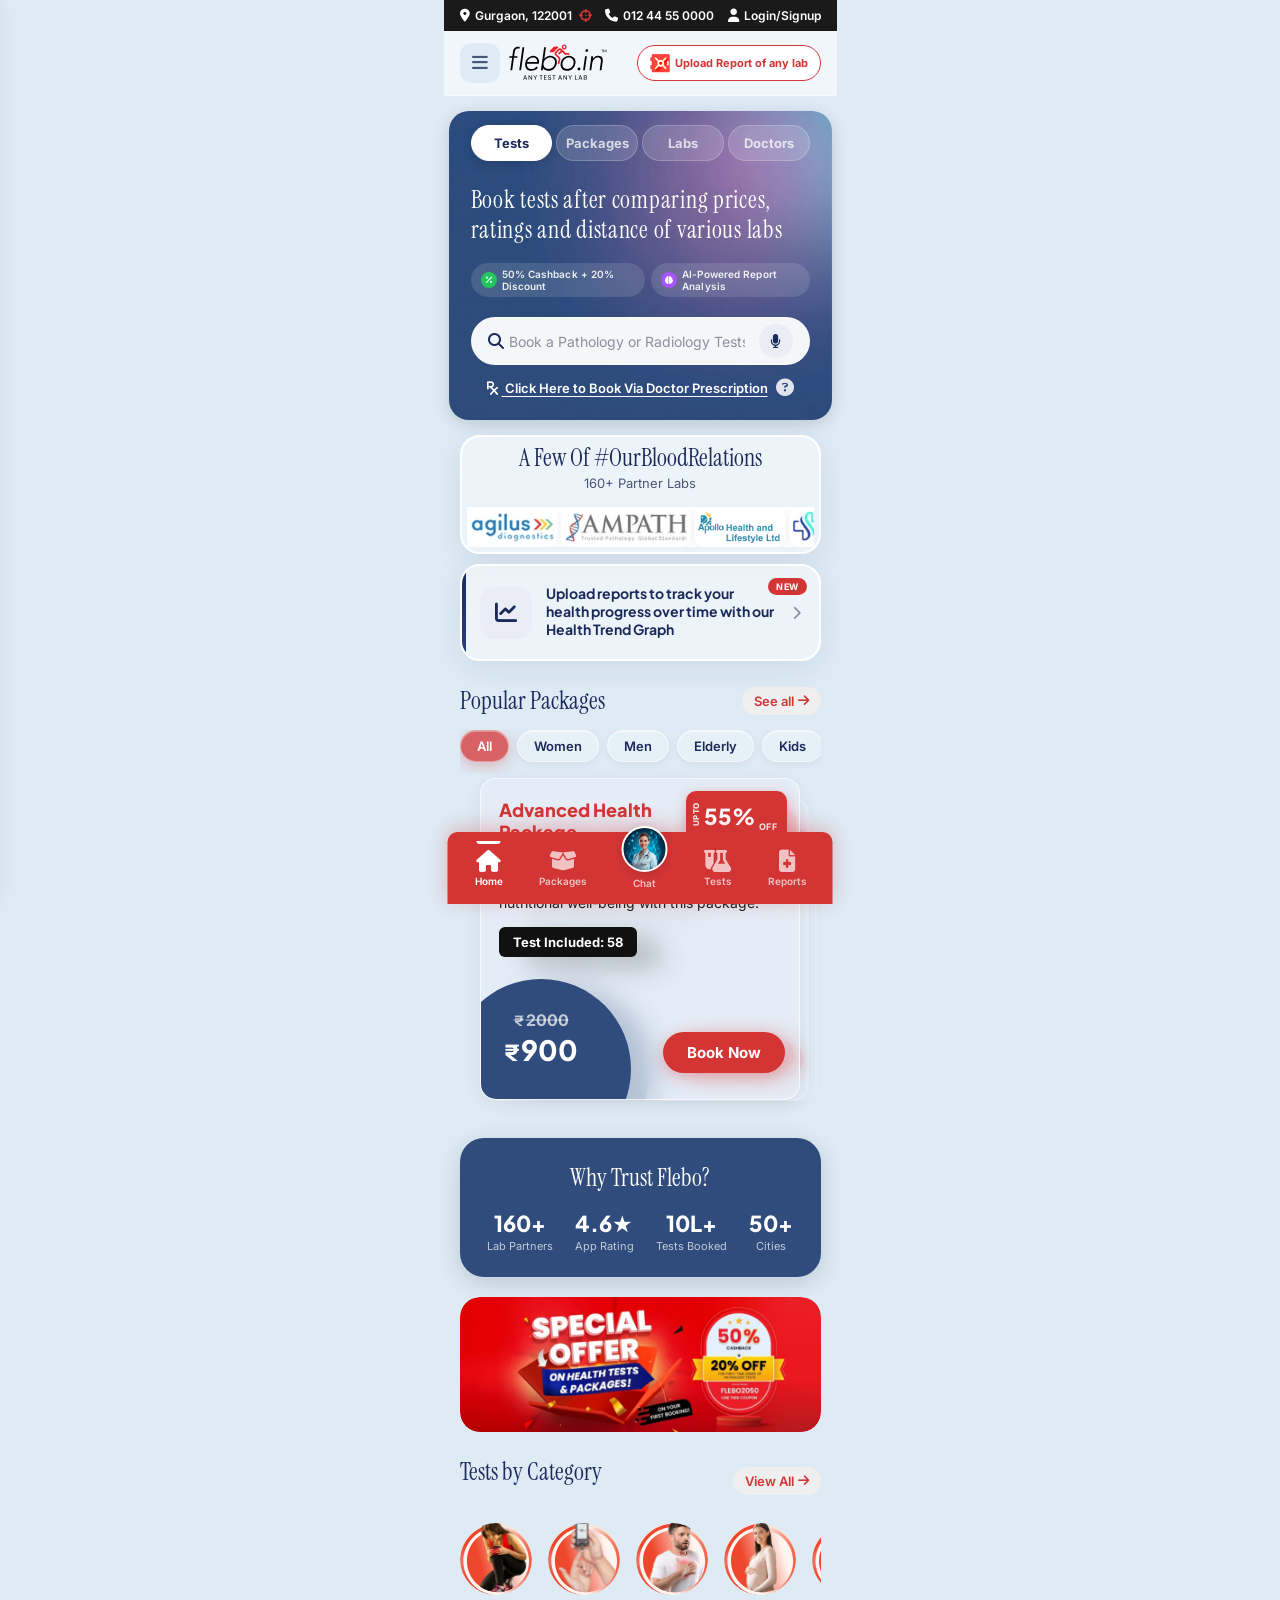
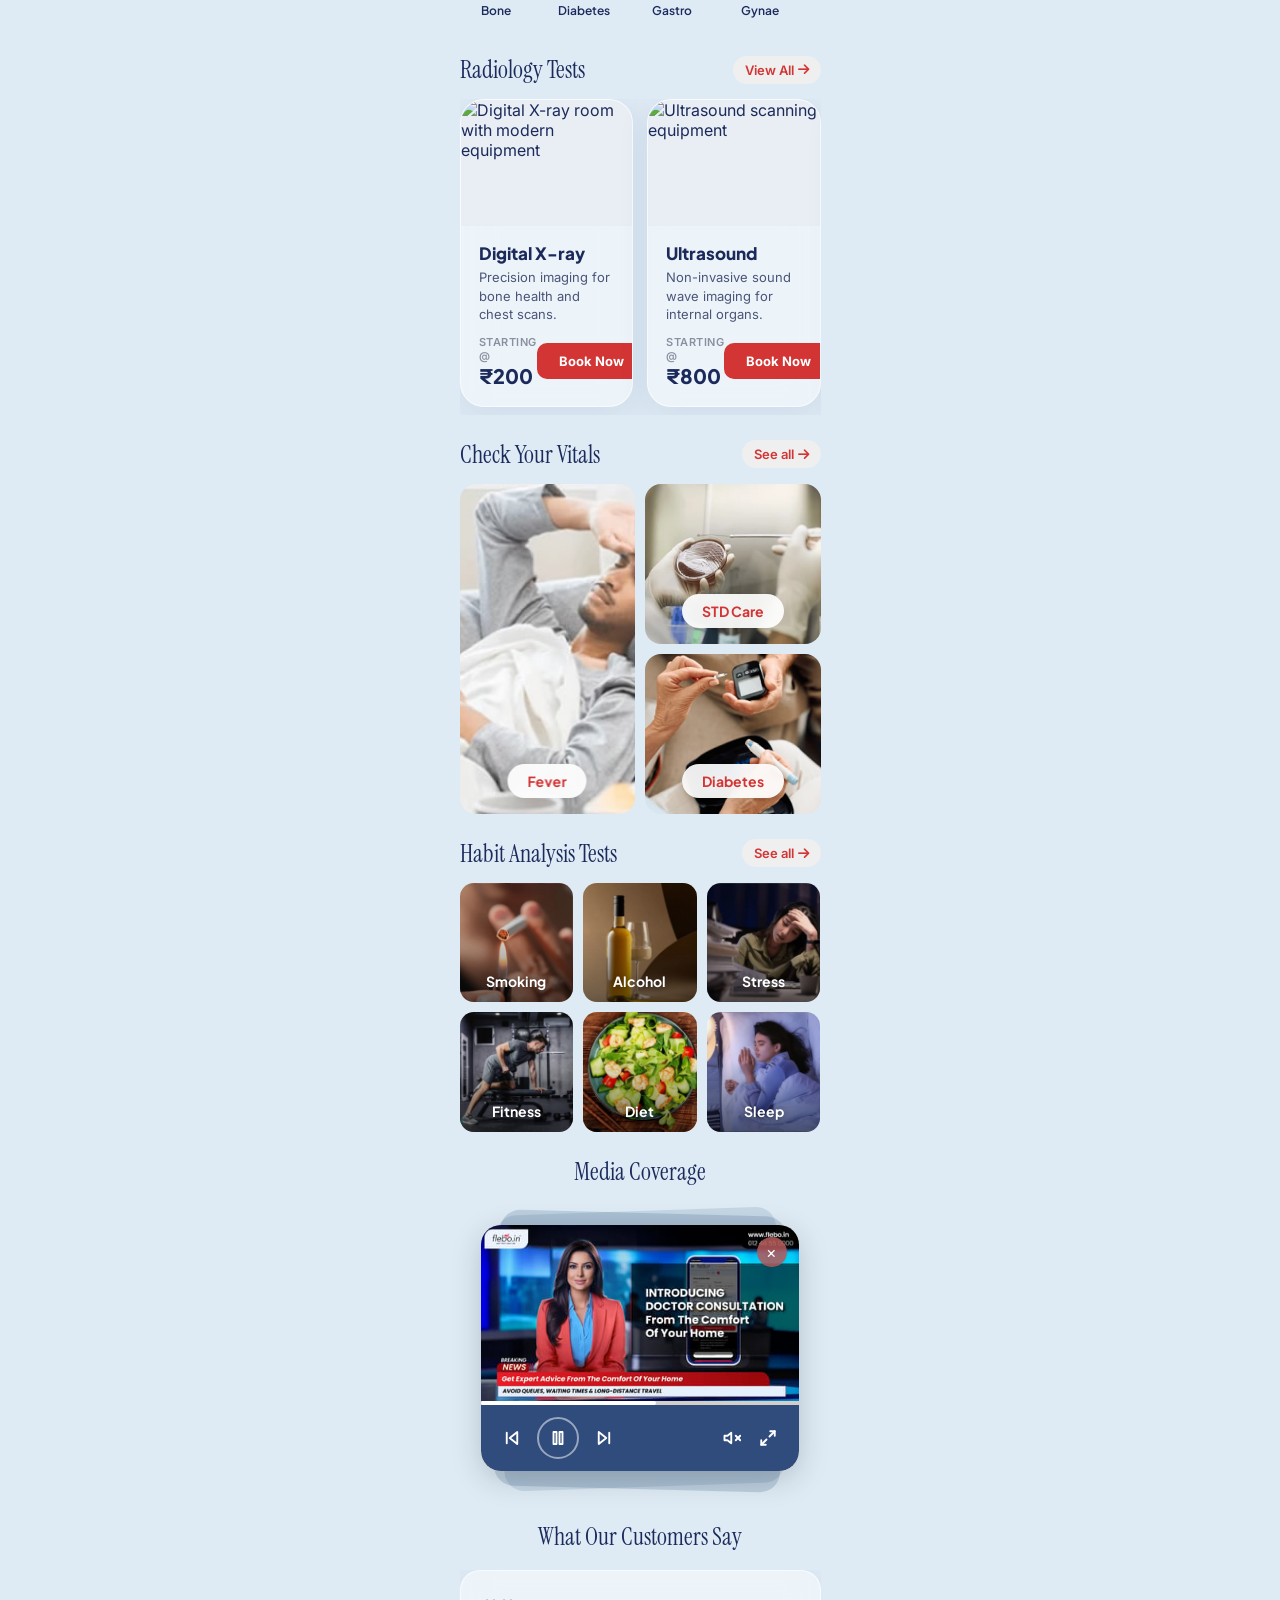
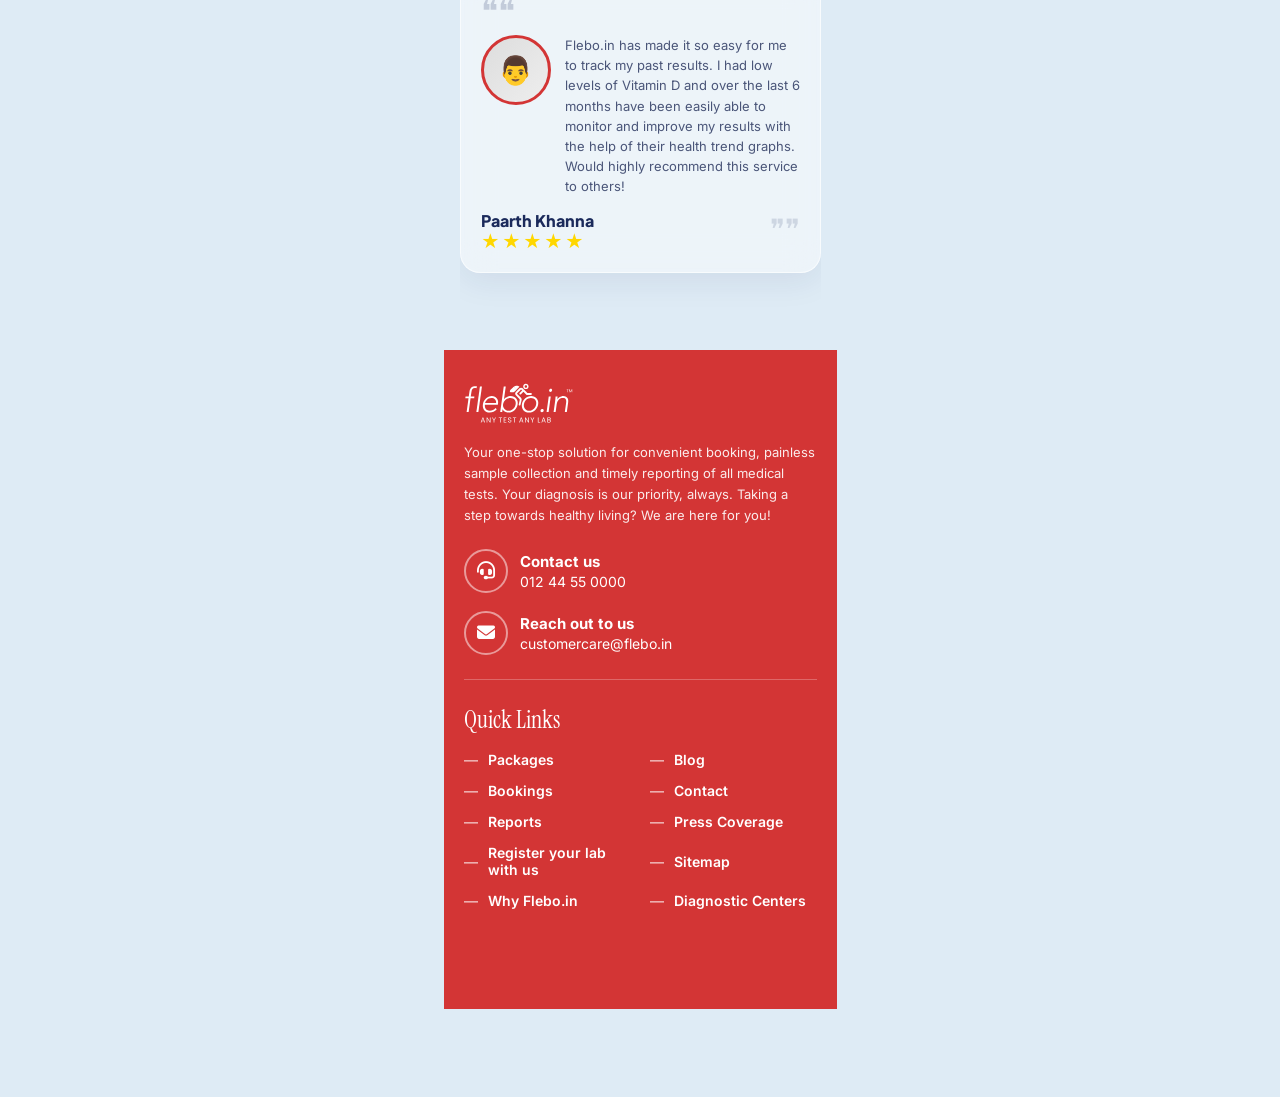
==== Flebo-Redesign-New/flebo-redesign.html @ 330e8324 "new commit" ====
<!DOCTYPE html>
<html lang="en">
<head>
<meta charset="UTF-8">
<meta name="viewport" content="width=device-width, initial-scale=1.0">
<title>Flebo.in — Book Health Checkup & Blood Tests Online</title>
<link rel="preconnect" href="https://fonts.googleapis.com">
<link href="https://fonts.googleapis.com/css2?family=Inter:wght@400;500;600;700;800&family=Plus+Jakarta+Sans:wght@500;600;700;800&family=Instrument+Serif:ital@0;1&display=swap" rel="stylesheet">
<link href="https://cdnjs.cloudflare.com/ajax/libs/font-awesome/6.5.1/css/all.min.css" rel="stylesheet">
<link href="https://cdn.jsdelivr.net/npm/swiper@11/swiper-bundle.min.css" rel="stylesheet">
<style>
/* ===== CSS RESET & VARIABLES ===== */
*, *::before, *::after { box-sizing: border-box; margin: 0; padding: 0; }

:root {
  --primary: #1B2A5B;
  --primary-dark: #111D42;
  --primary-light: #EAEDF5;
  --primary-gradient: linear-gradient(135deg, #1B2A5B 0%, #2A3F7A 100%);
  --accent: #D33535;
  --accent-light: #FBE9EC;
  --success: #22C55E;
  --warning: #F59E0B;
  --danger: #EF4444;
  --bg: #DEEBF5;
  --bg-card: #FFFFFF;
  --text-primary: #1B2A5B;
  --text-secondary: #4A5578;
  --text-muted: #8B90A0;
  --border: #DDE2EE;
  --shadow-sm: 0 1px 3px rgba(27,42,91,0.06);
  --shadow-md: 0 4px 12px rgba(27,42,91,0.08);
  --shadow-lg: 0 8px 30px rgba(27,42,91,0.12);
  --shadow-glow: 0 4px 20px rgba(27,42,91,0.25);
  --glass-bg: rgba(255, 255, 255, 0.45);
  --glass-border: 1px solid rgba(255, 255, 255, 0.6);
  --glass-shadow: 0 8px 32px rgba(27, 42, 91, 0.08);
  --glass-blur: blur(16px);
  --radius-sm: 10px;
  --radius-md: 14px;
  --radius-lg: 20px;
  --radius-xl: 24px;
  --radius-full: 50px;
  --font-primary: 'Plus Jakarta Sans', 'Inter', -apple-system, sans-serif;
  --font-body: 'Inter', -apple-system, sans-serif;
  --nav-height: 68px;
  --bottom-nav-height: 72px;
}

html { scroll-behavior: smooth; -webkit-tap-highlight-color: transparent; }
body {
  font-family: var(--font-body);
  background: var(--bg);
  color: var(--text-primary);
  max-width: 393px;
  margin: 0 auto;
  padding-bottom: calc(var(--bottom-nav-height) + 16px);
  overflow-x: hidden;
  -webkit-font-smoothing: antialiased;
}

a { text-decoration: none; color: inherit; }
button { border: none; cursor: pointer; font-family: inherit; }
img { max-width: 100%; display: block; }
input, select { font-family: inherit; }

/* Skip to content link for accessibility */
.skip-link {
  position: absolute;
  top: -100%;
  left: 16px;
  background: var(--primary);
  color: #fff;
  padding: 10px 20px;
  border-radius: var(--radius-sm);
  z-index: 9999;
  font-weight: 600;
  transition: top 0.3s;
}
.skip-link:focus { top: 10px; }

/* ===== SKELETON LOADER ===== */
@keyframes shimmer {
  0% { background-position: -400px 0; }
  100% { background-position: 400px 0; }
}
.skeleton {
  background: linear-gradient(90deg, #f0f0f0 25%, #e0e0e0 50%, #f0f0f0 75%);
  background-size: 800px 100%;
  animation: shimmer 1.5s infinite;
  border-radius: var(--radius-sm);
}

/* ===== TOP BAR ===== */
.top-bar {
  display: flex;
  align-items: center;
  justify-content: space-between;
  background: #1a1a1a;
  padding: 8px 16px;
  position: sticky;
  top: 0;
  z-index: 101;
}
.top-bar-left,
.top-bar-center,
.top-bar-right {
  display: flex;
  align-items: center;
  gap: 5px;
  color: #fff;
  font-size: 12px;
  font-weight: 600;
}
.top-bar-left a,
.top-bar-center a,
.top-bar-right a {
  display: flex;
  align-items: center;
  gap: 5px;
  color: #fff;
  text-decoration: none;
  font-size: 12px;
  font-weight: 600;
}
.top-bar-left i,
.top-bar-center i,
.top-bar-right i {
  font-size: 13px;
}
.top-bar-locate {
  color: var(--accent) !important;
  font-size: 12px;
  margin-left: 2px;
}
.top-bar-locate i {
  color: var(--accent);
}

/* ===== HEADER ===== */
.header {
  position: sticky;
  top: 30px;
  z-index: 100;
  background: rgba(255, 255, 255, 0.55);
  backdrop-filter: blur(20px);
  -webkit-backdrop-filter: blur(20px);
  padding: 12px 16px 0;
  transition: box-shadow 0.3s, padding 0.3s;
  border-bottom: 1px solid rgba(255,255,255,0.5);
}
.header.scrolled {
  box-shadow: 0 4px 20px rgba(27,42,91,0.08);
  padding: 8px 16px 0;
  background: rgba(255, 255, 255, 0.7);
}
.header-top {
  display: flex;
  align-items: center;
  justify-content: space-between;
  margin-bottom: 12px;
}
.logo-area {
  display: flex;
  align-items: center;
  gap: 8px;
}
.logo-img {
  height: 40px;
  width: auto;
}
.upload-report-btn {
  display: flex;
  align-items: center;
  gap: 5px;
  background: #fff;
  color: var(--accent);
  font-size: 11px;
  font-weight: 700;
  padding: 7px 12px;
  border-radius: 25px;
  border: 1.5px solid var(--accent);
  cursor: pointer;
  transition: all 0.25s;
}
.upload-report-btn .vault-icon {
  width: 20px;
  height: 20px;
  flex-shrink: 0;
  object-fit: contain;
}
.upload-report-btn:hover {
  background: var(--accent);
  color: #fff;
}
.location-btn {
  display: flex;
  align-items: center;
  gap: 4px;
  background: var(--primary-light);
  padding: 4px 10px;
  border-radius: var(--radius-full);
  font-size: 11px;
  font-weight: 600;
  color: var(--primary-dark);
  cursor: pointer;
  transition: all 0.2s;
}
.location-btn:hover { background: #d0f0f0; }
.location-btn i { font-size: 10px; }
.header-actions {
  display: flex;
  align-items: center;
  gap: 6px;
}
.icon-btn {
  width: 40px;
  height: 40px;
  border-radius: 12px;
  display: flex;
  align-items: center;
  justify-content: center;
  background: var(--bg);
  color: var(--text-secondary);
  font-size: 17px;
  position: relative;
  transition: all 0.2s;
}
.icon-btn:hover { background: var(--primary-light); color: var(--primary); }
.icon-btn .badge {
  position: absolute;
  top: 4px; right: 4px;
  width: 18px; height: 18px;
  background: var(--accent);
  color: #fff;
  font-size: 10px;
  font-weight: 700;
  border-radius: 50%;
  display: flex;
  align-items: center;
  justify-content: center;
  border: 2px solid #fff;
}

/* ===== HERO SECTION ===== */
.hero-section {
  background: url('b-hero4.jpg');
  background-size: cover;
  background-position: center;
  border-radius: 20px;
  margin: 15px 5px;
  padding: 0 22px 22px;
  position: relative;
  overflow: visible;
  border: none;
  box-shadow: 0 4px 16px rgba(0, 0, 0, 0.15);
}
.hero-section-border {
  display: none;
}
.hero-tabs {
  display: flex;
  gap: 4px;
  padding: 14px 0 16px;
  position: relative;
  z-index: 1;
}
.hero-tab {
  flex: 1;
  padding: 9px 6px;
  border-radius: var(--radius-full);
  font-size: 13px;
  font-weight: 700;
  text-align: center;
  cursor: pointer;
  transition: all 0.25s;
  background: rgba(255,255,255,0.15);
  color: rgba(255,255,255,0.75);
  border: 1.5px solid rgba(255,255,255,0.2);
}
.hero-tab.active {
  background: #fff;
  color: var(--primary);
  border-color: #fff;
  box-shadow: 0 2px 12px rgba(0,0,0,0.15);
}
.hero-tab:hover:not(.active) {
  background: rgba(255,255,255,0.25);
  color: #fff;
}
.hero-text {
  margin-bottom: 10px;
  padding: 8px 0;
  position: relative;
  z-index: 1;
}
.hero-text .hero-subtitle {
  font-family: var(--font-body);
  font-size: 16px;
  font-weight: 500;
  color: rgba(255,255,255,0.8);
  margin-bottom: 6px;
}
.hero-text .hero-title {
  font-family: 'Instrument Serif', serif;
  font-size: 24px;
  font-weight: 400;
  color: #fff;
  line-height: 1.25;
  letter-spacing: 0.03em;
}

/* ===== HERO BENEFIT PILLS ===== */
.hero-benefits {
  display: flex;
  flex-direction: row;
  gap: 6px;
  margin-bottom: 20px;
  position: relative;
  z-index: 1;
}
.hero-benefit-pill {
  display: inline-flex;
  align-items: center;
  gap: 5px;
  background: rgba(255, 255, 255, 0.12);
  border: none;
  border-radius: var(--radius-full);
  padding: 5px 10px;
  transition: background 0.25s;
}
.hero-benefit-pill:hover {
  background: rgba(255, 255, 255, 0.20);
}
.hero-benefit-icon {
  width: 16px;
  height: 16px;
  min-width: 16px;
  border-radius: 50%;
  display: flex;
  align-items: center;
  justify-content: center;
  font-size: 8px;
  color: #fff;
}
.hero-benefit-icon.cashback { background: #22C55E; }
.hero-benefit-icon.reports  { background: #A855F7; }
.hero-benefit-text {
  font-family: var(--font-body);
  font-size: 10px;
  font-weight: 600;
  color: rgba(255,255,255,0.9);
  line-height: 1.2;
  letter-spacing: 0.01em;
}

.hero-search-bar {
  position: relative;
  z-index: 1;
  display: flex;
  align-items: center;
  background: rgba(255,255,255,0.95);
  backdrop-filter: blur(10px);
  border-radius: var(--radius-full);
  padding: 0 16px;
  height: 48px;
  border: 1.5px solid rgba(255,255,255,0.6);
  transition: all 0.3s;
  position: relative;
}
.hero-search-bar:focus-within {
  background: #fff;
  box-shadow: 0 4px 20px rgba(0,0,0,0.15);
}
.hero-search-bar i.search-icon { color: var(--primary); font-size: 16px; margin-right: 5px; }
.hero-search-bar input {
  flex: 1;
  border: none;
  background: transparent;
  font-size: 14px;
  color: var(--text-primary);
  outline: none;
}
.hero-search-bar input::placeholder { color: var(--text-muted); font-size: 14px; }
.hero-search-bar .search-mic {
  width: 34px; height: 34px;
  border-radius: 50%;
  background: var(--primary-light);
  display: flex;
  align-items: center;
  justify-content: center;
  color: var(--primary);
  font-size: 14px;
  cursor: pointer;
  transition: all 0.2s;
  border: none;
}
.hero-search-bar .search-mic:hover { background: var(--primary); color: #fff; }

/* View all Labs button */
.view-all-labs-btn {
  display: inline-block;
  background: var(--accent);
  color: #fff;
  font-family: var(--font-primary);
  font-size: 13px;
  font-weight: 700;
  padding: 10px 24px;
  border-radius: var(--radius-full);
  text-decoration: none;
  transition: all 0.25s;
  box-shadow: 0 2px 10px rgba(211,53,53,0.3);
}
.view-all-labs-btn:hover {
  background: #b82e2e;
  transform: translateY(-1px);
  box-shadow: 0 4px 14px rgba(211,53,53,0.4);
}

/* Prescription link row */
.prescription-link-row {
  display: flex;
  align-items: center;
  justify-content: center;
  gap: 8px;
  margin-top: 12px;
  position: relative;
  z-index: 1;
}
.prescription-link {
  color: #fff;
  font-size: 13px;
  font-weight: 600;
  text-decoration: underline;
  text-underline-offset: 3px;
}
.prescription-link i {
  margin-right: 4px;
}
.prescription-info-btn {
  background: none;
  border: none;
  color: rgba(255,255,255,0.85);
  font-size: 18px;
  cursor: pointer;
  padding: 0;
  transition: color 0.2s;
}
.prescription-info-btn:hover { color: #fff; }

/* Prescription popup */
.prescription-popup {
  display: none;
  position: fixed;
  top: 0; left: 0; right: 0; bottom: 0;
  background: rgba(0,0,0,0.5);
  z-index: 9999;
  align-items: center;
  justify-content: center;
  padding: 20px;
}
.prescription-popup.active {
  display: flex;
}
.prescription-popup-content {
  background: #fff;
  border-radius: 16px;
  padding: 28px 24px;
  max-width: 320px;
  text-align: center;
  box-shadow: 0 8px 32px rgba(0,0,0,0.2);
}
.prescription-popup-content p {
  font-size: 14px;
  line-height: 1.6;
  color: var(--text-primary);
  margin-bottom: 18px;
}
.prescription-popup-close {
  background: var(--accent);
  color: #fff;
  border: none;
  padding: 10px 36px;
  border-radius: 25px;
  font-size: 14px;
  font-weight: 700;
  cursor: pointer;
  transition: background 0.2s;
}
.prescription-popup-close:hover { background: #B52A2A; }
/* Suggestions are moved to body via JS to escape overflow:hidden */
#floatingSuggestions {
  display: none;
  position: fixed;
  left: 50%;
  transform: translateX(-50%);
  width: calc(100% - 48px);
  max-width: 350px;
  background: #fff;
  border-radius: var(--radius-md);
  box-shadow: 0 12px 40px rgba(0,0,0,0.25);
  padding: 8px 0;
  z-index: 99999;
  max-height: 320px;
  overflow-y: auto;
}
#floatingSuggestions.active { display: block; }

/* ===== DOCTORS PANEL (inside hero) ===== */
.doctors-panel {
  display: none;
  position: relative;
  z-index: 1;
}
.doctors-panel.active {
  display: block;
}
.speciality-row {
  display: flex;
  align-items: flex-end;
  gap: 10px;
  margin-bottom: 18px;
}
.speciality-dropdown {
  position: relative;
  flex: 1;
}
.speciality-dropdown label {
  font-size: 13px;
  font-weight: 700;
  color: #fff;
  display: block;
  margin-bottom: 6px;
}
.speciality-dropdown label span { color: #FF6B6B; }
.speciality-select {
  width: 100%;
  padding: 12px 16px;
  border-radius: var(--radius-sm);
  border: 1.5px solid rgba(255,255,255,0.3);
  background: rgba(255,255,255,0.95);
  color: var(--text-primary);
  font-size: 14px;
  font-weight: 500;
  appearance: none;
  -webkit-appearance: none;
  cursor: pointer;
  outline: none;
  background-image: url("data:image/svg+xml,%3Csvg xmlns='http://www.w3.org/2000/svg' width='12' height='12' viewBox='0 0 24 24' fill='none' stroke='%231B2A5B' stroke-width='2.5' stroke-linecap='round' stroke-linejoin='round'%3E%3Cpolyline points='6 9 12 15 18 9'/%3E%3C/svg%3E");
  background-repeat: no-repeat;
  background-position: right 14px center;
  transition: all 0.2s;
}
.speciality-select:focus {
  border-color: #fff;
  box-shadow: 0 0 0 3px rgba(255,255,255,0.2);
}
.speciality-submit {
  padding: 12px 22px;
  border-radius: var(--radius-sm);
  background: #D33535;
  color: #fff;
  font-size: 14px;
  font-weight: 700;
  border: none;
  cursor: pointer;
  transition: all 0.25s;
  white-space: nowrap;
  flex-shrink: 0;
}
.speciality-submit:hover {
  background: #B52A2A;
  box-shadow: 0 4px 16px rgba(211,53,53,0.3);
}
.speciality-grid {
  display: grid;
  grid-template-columns: repeat(3, 1fr);
  gap: 14px;
}
.speciality-item {
  display: flex;
  flex-direction: column;
  align-items: center;
  gap: 8px;
  cursor: pointer;
  transition: transform 0.2s;
}
.speciality-item:hover { transform: scale(1.05); }
.speciality-img {
  width: 80px;
  height: 80px;
  border-radius: 50%;
  border: 3px solid var(--accent);
  overflow: hidden;
  background: #fff;
  display: flex;
  align-items: center;
  justify-content: center;
}
.speciality-img img {
  width: 100%;
  height: 100%;
  object-fit: cover;
}
.speciality-item span {
  font-size: 11px;
  font-weight: 700;
  color: #fff;
  text-align: center;
  line-height: 1.2;
}

/* ===== PACKAGES PANEL (inside hero) ===== */
.packages-panel {
  display: none;
  position: relative;
  z-index: 1;
}
.packages-panel.active {
  display: block;
}
.labs-panel {
  display: none;
  position: relative;
  z-index: 1;
}
.labs-panel.active {
  display: block;
}
.view-all-labs-row {
  text-align: left;
}
.location-field {
  display: flex;
  align-items: center;
  background: rgba(255,255,255,0.95);
  border-radius: var(--radius-full);
  padding: 0 14px;
  height: 46px;
  border: 1.5px solid rgba(255,255,255,0.3);
  margin-bottom: 16px;
  gap: 10px;
  transition: all 0.2s;
}
.location-field:focus-within {
  border-color: #fff;
  box-shadow: 0 0 0 3px rgba(255,255,255,0.2);
}
.location-field .loc-icon {
  color: var(--accent);
  font-size: 16px;
  flex-shrink: 0;
}
.location-field input {
  flex: 1;
  border: none;
  background: transparent;
  font-size: 14px;
  color: var(--text-primary);
  outline: none;
  font-weight: 500;
}
.location-field input::placeholder { color: var(--text-muted); }
.location-field .locate-btn {
  display: flex;
  align-items: center;
  gap: 4px;
  background: none;
  border: none;
  color: var(--primary);
  font-size: 12px;
  font-weight: 700;
  cursor: pointer;
  padding: 6px 10px;
  border-radius: var(--radius-full);
  transition: all 0.2s;
  white-space: nowrap;
}
.location-field .locate-btn:hover { background: var(--primary-light); }
.location-field .locate-btn i { font-size: 18px; }
.pkg-boxes-grid {
  display: grid;
  grid-template-columns: 1fr 1fr;
  gap: 8px;
}
.pkg-box {
  background: rgba(15, 30, 80, 0.55);
  backdrop-filter: blur(16px);
  -webkit-backdrop-filter: blur(16px);
  border: 1.5px solid rgba(120, 170, 255, 0.4);
  border-radius: 10px;
  padding: 10px;
  cursor: pointer;
  transition: all 0.3s;
  display: flex;
  flex-direction: row;
  align-items: center;
  text-align: left;
  gap: 8px;
  box-shadow: 0 0 14px rgba(80, 140, 255, 0.1), 0 0 1px rgba(160, 200, 255, 0.6), inset 0 1px 0 rgba(255,255,255,0.15);
}
.pkg-box:hover {
  background: rgba(20, 40, 100, 0.65);
  border-color: rgba(150, 200, 255, 0.6);
  transform: translateY(-2px);
  box-shadow: 0 0 22px rgba(80, 140, 255, 0.2), 0 0 2px rgba(180, 220, 255, 0.7), inset 0 1px 0 rgba(255,255,255,0.2);
}
.pkg-box-icon {
  width: 32px;
  height: 32px;
  display: flex;
  align-items: center;
  justify-content: center;
  flex-shrink: 0;
  position: relative;
}
.pkg-box-icon i {
  font-size: 20px;
  color: #fff;
}
.pkg-box-icon .icon-accent {
  font-size: 12px;
  color: #fff;
  position: absolute;
  top: -2px;
  right: -4px;
}
.pkg-box-info h4 {
  font-family: var(--font-primary);
  font-size: 11px;
  font-weight: 700;
  color: #fff;
  line-height: 1.3;
}

/* ===== DEFAULT HERO CONTENT ===== */
.hero-default { display: block; }
.hero-default.hidden { display: none; }

/* ===== SEARCH ===== */
.search-wrapper {
  padding: 0 0 12px;
}
.search-bar {
  display: flex;
  align-items: center;
  background: rgba(255,255,255,0.5);
  backdrop-filter: blur(12px);
  -webkit-backdrop-filter: blur(12px);
  border-radius: var(--radius-full);
  padding: 0 16px;
  height: 46px;
  border: 1px solid rgba(255,255,255,0.6);
  transition: all 0.3s;
}
.search-bar:focus-within {
  border-color: rgba(255,255,255,0.8);
  background: rgba(255,255,255,0.7);
  box-shadow: var(--glass-shadow);
}
.search-bar i { color: var(--primary); font-size: 16px; margin-right: 10px; }
.search-bar input {
  flex: 1;
  border: none;
  background: transparent;
  font-size: 14px;
  color: var(--text-primary);
  outline: none;
}
.search-bar input::placeholder { color: var(--text-muted); }
.search-bar .search-mic {
  width: 34px; height: 34px;
  border-radius: 50%;
  background: var(--primary-light);
  display: flex;
  align-items: center;
  justify-content: center;
  color: var(--primary);
  font-size: 14px;
  cursor: pointer;
  transition: all 0.2s;
}
.search-bar .search-mic:hover { background: var(--primary); color: #fff; }

/* Search Suggestions Dropdown */
.search-suggestions {
  display: none;
  position: absolute;
  left: 16px; right: 16px;
  top: 100%;
  background: #fff;
  border-radius: var(--radius-md);
  box-shadow: var(--shadow-lg);
  padding: 8px 0;
  z-index: 50;
  max-height: 300px;
  overflow-y: auto;
}
.search-suggestions.active { display: block; }
.suggestion-item {
  display: flex;
  align-items: center;
  gap: 12px;
  padding: 10px 16px;
  cursor: pointer;
  transition: background 0.15s;
}
.suggestion-item:hover { background: var(--primary-light); }
.suggestion-item i { color: var(--primary); width: 20px; text-align: center; }
.suggestion-item span { font-size: 13px; color: var(--text-primary); }
.suggestion-item small { font-size: 11px; color: var(--text-muted); margin-left: auto; }
.search-relative { position: relative; }

/* ===== MAIN CONTENT ===== */
main { padding: 0 16px; }

/* ===== PROMO BANNERS ===== */
.promo-scroll {
  display: flex;
  gap: 10px;
  overflow-x: auto;
  scroll-snap-type: x mandatory;
  -webkit-overflow-scrolling: touch;
  padding: 4px 0 16px;
  scrollbar-width: none;
}
.promo-scroll::-webkit-scrollbar { display: none; }
.promo-card {
  min-width: 150px;
  flex-shrink: 0;
  scroll-snap-align: start;
  border-radius: var(--radius-lg);
  padding: 16px;
  color: #fff;
  position: relative;
  overflow: hidden;
  cursor: pointer;
  transition: transform 0.3s;
  height: 110px;
  display: flex;
  flex-direction: column;
  justify-content: space-between;
}
.promo-card:hover { transform: scale(1.02); }
.promo-card::after {
  content: '';
  position: absolute;
  inset: 0;
  background: linear-gradient(135deg, transparent 40%, rgba(255,255,255,0.15));
  pointer-events: none;
}
.promo-card .discount {
  font-family: var(--font-primary);
  font-weight: 800;
  font-size: 20px;
  line-height: 1.1;
}
.promo-card .label {
  font-size: 11px;
  font-weight: 600;
  opacity: 0.9;
}
.promo-card .emoji { font-size: 28px; position: absolute; bottom: 10px; right: 12px; }
.promo-1 { background: linear-gradient(135deg, #1B2A5B, #2A3F7A); }
.promo-2 { background: linear-gradient(135deg, #2A3F7A, #3D56A0); }
.promo-3 { background: linear-gradient(135deg, #D33535, #C0354D); }

/* ===== FEATURE CARDS ===== */
.feature-card {
  background: var(--glass-bg);
  backdrop-filter: var(--glass-blur);
  -webkit-backdrop-filter: var(--glass-blur);
  border-radius: var(--radius-lg);
  padding: 18px;
  margin-bottom: 12px;
  box-shadow: var(--glass-shadow);
  display: flex;
  align-items: center;
  gap: 14px;
  cursor: pointer;
  transition: all 0.3s;
  border: 2px solid #fff;
  position: relative;
  overflow: hidden;
}
.feature-card:hover { box-shadow: var(--shadow-lg); transform: translateY(-1px); }
.feature-card::before {
  content: '';
  position: absolute;
  left: 0; top: 0; bottom: 0;
  width: 4px;
}
.feature-card.prescription::before { background: var(--primary-gradient); }
.feature-card.home-collection::before { background: linear-gradient(to bottom, #1B8A5A, #16A34A); }
.feature-icon {
  width: 52px; height: 52px;
  border-radius: 14px;
  display: flex;
  align-items: center;
  justify-content: center;
  font-size: 22px;
  flex-shrink: 0;
}
.prescription .feature-icon { background: var(--primary-light); color: var(--primary); }
.home-collection .feature-icon { background: #ECFDF5; color: #1B8A5A; }
.feature-info h3 {
  font-family: var(--font-primary);
  font-size: 14px;
  font-weight: 700;
  margin-bottom: 3px;
}
.feature-info p {
  font-size: 12px;
  color: var(--text-secondary);
  line-height: 1.4;
}
.feature-new {
  position: absolute;
  top: 12px; right: 12px;
  background: var(--accent);
  color: #fff;
  font-size: 9px;
  font-weight: 700;
  padding: 3px 8px;
  border-radius: var(--radius-full);
  text-transform: uppercase;
  letter-spacing: 0.5px;
}
.feature-arrow {
  color: var(--text-muted);
  font-size: 14px;
  margin-left: auto;
}

/* ===== SECTION HEADERS ===== */
.section-header {
  display: flex;
  align-items: center;
  justify-content: space-between;
  margin-bottom: 14px;
  margin-top: 24px;
}
.section-header h2 {
  font-family: 'Instrument Serif', serif;
  font-size: 24px;
  font-weight: 400;
  color: var(--text-primary);
}
.see-all {
  display: flex;
  align-items: center;
  gap: 4px;
  font-size: 13px;
  font-weight: 600;
  color: var(--accent);
  cursor: pointer;
  padding: 6px 12px;
  border-radius: var(--radius-full);
  transition: all 0.2s;
}
.see-all:hover { background: var(--accent-light); }

/* ===== CATEGORY TABS ===== */
.category-tabs {
  display: flex;
  gap: 8px;
  overflow-x: auto;
  scrollbar-width: none;
  padding-bottom: 14px;
  -webkit-overflow-scrolling: touch;
}
.category-tabs::-webkit-scrollbar { display: none; }
.tab-pill {
  flex-shrink: 0;
  padding: 8px 18px;
  border-radius: var(--radius-full);
  font-size: 13px;
  font-weight: 600;
  background: var(--bg-card);
  color: var(--text-secondary);
  border: 1.5px solid var(--border);
  cursor: pointer;
  transition: all 0.25s;
  white-space: nowrap;
}
.tab-pill.active, .tab-pill:hover {
  background: var(--primary);
  color: #fff;
  border-color: var(--primary);
  box-shadow: var(--shadow-glow);
}

/* ===== DISCOUNT BANNER ===== */
.discount-banner {
  background: var(--primary-gradient);
  border-radius: var(--radius-lg);
  padding: 14px 20px;
  display: flex;
  align-items: center;
  gap: 10px;
  margin-bottom: 16px;
  color: #fff;
  cursor: pointer;
  transition: transform 0.2s;
}
.discount-banner:hover { transform: scale(1.01); }
.discount-banner i { font-size: 24px; }
.discount-banner span {
  font-family: var(--font-primary);
  font-weight: 700;
  font-size: 15px;
}

/* ===== PACKAGE CATEGORY TABS ===== */
.pkg-category-tabs {
  display: flex;
  gap: 8px;
  overflow-x: auto;
  padding: 0 0 12px;
  margin-bottom: 4px;
  scrollbar-width: none;
  -ms-overflow-style: none;
}
.pkg-category-tabs::-webkit-scrollbar { display: none; }
.pkg-cat-tab {
  padding: 7px 16px;
  border-radius: 20px;
  font-size: 13px;
  font-weight: 600;
  white-space: nowrap;
  border: 1.5px solid rgba(255,255,255,0.5);
  background: rgba(255,255,255,0.25);
  backdrop-filter: blur(12px);
  -webkit-backdrop-filter: blur(12px);
  color: var(--text-primary);
  cursor: pointer;
  transition: all 0.25s;
  flex-shrink: 0;
  box-shadow: 0 2px 8px rgba(0,0,0,0.06), inset 0 1px 0 rgba(255,255,255,0.6);
}
.pkg-cat-tab.active {
  background: rgba(211,53,53,0.75);
  backdrop-filter: blur(16px);
  -webkit-backdrop-filter: blur(16px);
  color: #fff;
  border-color: rgba(255,255,255,0.4);
  box-shadow: 0 4px 15px rgba(211,53,53,0.3), inset 0 1px 0 rgba(255,255,255,0.3);
}
.pkg-cat-tab:hover:not(.active) {
  background: rgba(255,255,255,0.45);
  border-color: rgba(211,53,53,0.4);
  color: var(--accent);
  box-shadow: 0 4px 12px rgba(0,0,0,0.08), inset 0 1px 0 rgba(255,255,255,0.7);
}

/* ===== PACKAGE CARDS ===== */
/* ===== PACKAGES STACKED CAROUSEL ===== */
.packages-grid {
  position: relative;
  height: 340px;
  perspective: 1000px;
  overflow: visible;
  margin: 0 auto 16px;
  max-width: 320px;
}

/* ===== NEW PACKAGE CARD DESIGN ===== */
.package-card {
  position: absolute;
  top: 0; left: 0;
  width: 100%;
  background: rgba(230, 238, 248, 0.65);
  backdrop-filter: blur(12px);
  -webkit-backdrop-filter: blur(12px);
  border-radius: 16px;
  border: 1px solid rgba(255,255,255,0.7);
  overflow: hidden;
  cursor: pointer;
  box-shadow: 0 4px 20px rgba(0,0,0,0.06);
  transition: all 0.5s cubic-bezier(0.4, 0, 0.2, 1);
}
.package-card.pkg-active {
  z-index: 3;
  transform: translateX(0) scale(1);
  opacity: 1;
}
.package-card.pkg-next {
  z-index: 2;
  transform: translateX(18px) translateY(10px) scale(0.94);
  opacity: 0.7;
}
.package-card.pkg-behind {
  z-index: 1;
  transform: translateX(36px) translateY(20px) scale(0.88);
  opacity: 0.4;
}
.package-card.pkg-hidden {
  z-index: 0;
  transform: translateX(-30px) scale(0.85);
  opacity: 0;
  pointer-events: none;
}

/* Card top content area */
.pkg-content {
  padding: 20px 18px 14px;
  position: relative;
  min-height: 200px;
}

/* Discount badge - top right */
.pkg-discount-badge {
  position: absolute;
  top: 12px;
  right: 12px;
  background: var(--accent);
  color: #fff;
  border-radius: 10px;
  padding: 8px 10px 8px 18px;
  display: flex;
  align-items: center;
  gap: 2px;
  line-height: 1;
  box-shadow: 0 3px 12px rgba(211,53,53,0.35);
  min-height: 50px;
}
.pkg-discount-badge .upto {
  font-size: 8px;
  font-weight: 800;
  text-transform: uppercase;
  letter-spacing: 0.5px;
  writing-mode: vertical-rl;
  text-orientation: mixed;
  transform: rotate(180deg);
  color: rgba(255,255,255,0.9);
  position: absolute;
  left: 6px;
  top: 50%;
  margin-top: -14px;
}
.pkg-discount-badge .pct {
  font-family: var(--font-primary);
  font-size: 22px;
  font-weight: 900;
  line-height: 1;
}
.pkg-discount-badge .off {
  font-size: 9px;
  font-weight: 700;
  text-transform: uppercase;
  letter-spacing: 0.5px;
  align-self: flex-end;
  margin-bottom: 2px;
  margin-left: 1px;
}

/* Package title */
.pkg-title {
  font-family: var(--font-primary);
  font-size: 18px;
  font-weight: 800;
  font-style: normal;
  color: var(--accent);
  line-height: 1.2;
  margin-bottom: 10px;
  max-width: 65%;
}

/* Package description */
.pkg-desc {
  font-size: 14px;
  color: #1a1a1a;
  line-height: 1.45;
  margin-bottom: 14px;
  font-weight: 400;
}

/* Test included badge */
.pkg-test-badge {
  display: inline-block;
  background: #111;
  color: #fff;
  font-size: 13px;
  font-weight: 700;
  padding: 7px 14px;
  border-radius: 6px;
}

/* Card bottom area with red semi-circle and price */
.pkg-bottom {
  position: relative;
  height: 120px;
  overflow: hidden;
}

/* Red semi-circle */
.pkg-price-circle {
  position: absolute;
  bottom: -60px;
  left: -30px;
  width: 180px;
  height: 180px;
  background: #304C7C;
  border-radius: 50%;
  display: flex;
  flex-direction: column;
  align-items: center;
  justify-content: center;
  padding-top: 0;
}
.pkg-price-inner {
  position: absolute;
  top: 33%;
  left: 50%;
  transform: translate(-50%, -50%);
  text-align: center;
  white-space: nowrap;
}
.pkg-price-circle .orig-price-row {
  display: flex;
  align-items: center;
  justify-content: center;
  gap: 2px;
  margin-bottom: 2px;
}
.pkg-price-circle .rupee-sym-sm {
  font-size: 14px;
  font-weight: 700;
  color: rgba(255,255,255,0.7);
  font-family: var(--font-primary);
  text-decoration: line-through;
}
.pkg-price-circle .orig-price {
  font-size: 16px;
  font-weight: 700;
  color: rgba(255,255,255,0.7);
  text-decoration: line-through;
}
.pkg-price-circle .sale-price-row {
  display: flex;
  align-items: baseline;
  justify-content: center;
  gap: 2px;
}
.pkg-price-circle .rupee-sym {
  font-size: 22px;
  font-weight: 800;
  color: #fff;
  font-family: var(--font-primary);
}
.pkg-price-circle .sale-price {
  font-family: var(--font-primary);
  font-size: 28px;
  font-weight: 900;
  color: #fff;
}

/* Book Now button in bottom right */
.pkg-book-btn {
  position: absolute;
  bottom: 26px;
  right: 14px;
  background: var(--accent);
  color: #fff;
  font-size: 15px;
  font-weight: 700;
  padding: 11px 24px;
  border-radius: 25px;
  box-shadow: 0 4px 15px rgba(211,53,53,0.3);
  transition: all 0.25s;
  cursor: pointer;
}
.pkg-book-btn:hover { background: #B52A2A; box-shadow: 0 6px 20px rgba(211,53,53,0.4); }
.pkg-book-btn:active { transform: scale(0.96); }

/* ===== FOOD INTOLERANCE BANNER ===== */
.intolerance-banner {
  background: linear-gradient(135deg, #1A1D26 0%, #2D3142 100%);
  border-radius: var(--radius-xl);
  padding: 24px 20px;
  color: #fff;
  margin: 20px 0;
  position: relative;
  overflow: hidden;
}
.intolerance-banner::after {
  content: '';
  position: absolute;
  width: 200px; height: 200px;
  background: radial-gradient(circle, rgba(10,143,143,0.3), transparent 70%);
  top: -60px; right: -60px;
  border-radius: 50%;
}
.intolerance-banner h2 {
  font-family: 'Instrument Serif', serif;
  font-size: 24px;
  font-weight: 400;
  line-height: 1.2;
  margin-bottom: 6px;
}
.intolerance-banner p {
  font-size: 13px;
  opacity: 0.8;
  margin-bottom: 10px;
}
.intolerance-price {
  display: flex;
  align-items: center;
  gap: 10px;
  margin-bottom: 14px;
}
.intolerance-price .test-at {
  font-size: 12px;
  color: #E8B04A;
  font-weight: 700;
  text-transform: uppercase;
}
.intolerance-price .test-price {
  font-family: var(--font-primary);
  font-size: 24px;
  font-weight: 800;
  color: #E8B04A;
}
.intolerance-badge {
  position: absolute;
  top: 16px; right: 16px;
  background: rgba(255,255,255,0.15);
  backdrop-filter: blur(10px);
  padding: 6px 12px;
  border-radius: var(--radius-full);
  font-size: 10px;
  font-weight: 700;
  color: #fff;
}
.banner-cta {
  display: inline-flex;
  align-items: center;
  gap: 8px;
  background: var(--accent);
  color: #fff;
  padding: 12px 24px;
  border-radius: var(--radius-full);
  font-weight: 700;
  font-size: 14px;
  transition: all 0.3s;
  cursor: pointer;
}
.banner-cta:hover { box-shadow: 0 4px 20px rgba(211,53,53,0.3); transform: translateY(-1px); }

/* ===== SPECIAL OFFER BANNER ===== */
.special-offer-banner {
  border-radius: 20px;
  margin: 16px 0;
  overflow: hidden;
  cursor: pointer;
  transition: transform 0.3s;
  display: block;
}
.special-offer-banner:hover { transform: scale(1.01); }
.special-offer-banner img {
  width: 100%;
  height: auto;
  display: block;
  border-radius: 20px;
}
/* ===== CARE PLANS ===== */
.care-plans-scroll {
  display: flex;
  gap: 12px;
  overflow-x: auto;
  scrollbar-width: none;
  padding-bottom: 8px;
  -webkit-overflow-scrolling: touch;
}
.care-plans-scroll::-webkit-scrollbar { display: none; }
.care-card {
  min-width: 140px;
  flex-shrink: 0;
  background: var(--glass-bg);
  backdrop-filter: var(--glass-blur);
  -webkit-backdrop-filter: var(--glass-blur);
  border-radius: var(--radius-lg);
  padding: 16px;
  text-align: center;
  border: var(--glass-border);
  cursor: pointer;
  transition: all 0.3s;
  box-shadow: var(--glass-shadow);
}
.care-card:hover { box-shadow: var(--shadow-lg); border-color: rgba(255,255,255,0.8); }
.care-icon {
  width: 64px; height: 64px;
  border-radius: 50%;
  margin: 0 auto 10px;
  display: flex;
  align-items: center;
  justify-content: center;
  font-size: 28px;
}
.care-card:nth-child(1) .care-icon { background: #FCE7F3; }
.care-card:nth-child(2) .care-icon { background: #DBEAFE; }
.care-card:nth-child(3) .care-icon { background: #FEF3C7; }
.care-card h4 {
  font-family: var(--font-primary);
  font-size: 13px;
  font-weight: 700;
  margin-bottom: 3px;
}
.care-card p { font-size: 11px; color: var(--text-muted); }

/* ===== ORGAN TESTS (removed) ===== */
/* kept for reference - section removed */
.organ-card-legacy {
  min-width: 160px;
  flex-shrink: 0;
  background: var(--glass-bg);
  backdrop-filter: var(--glass-blur);
  -webkit-backdrop-filter: var(--glass-blur);
  border-radius: var(--radius-lg);
  padding: 14px;
  border: var(--glass-border);
  cursor: pointer;
  transition: all 0.3s;
  box-shadow: var(--glass-shadow);
}
.organ-card:hover { box-shadow: var(--shadow-lg); border-color: rgba(255,255,255,0.8); }
.organ-icon {
  width: 48px; height: 48px;
  border-radius: 12px;
  background: var(--primary-light);
  color: var(--primary);
  display: flex;
  align-items: center;
  justify-content: center;
  font-size: 20px;
  margin-bottom: 10px;
}
.organ-card h4 {
  font-family: var(--font-primary);
  font-size: 13px;
  font-weight: 700;
  margin-bottom: 2px;
}
.organ-card .organ-desc {
  font-size: 11px;
  color: var(--text-muted);
  margin-bottom: 8px;
}
.organ-pricing {
  display: flex;
  align-items: baseline;
  gap: 5px;
}
.organ-pricing .op-new { font-weight: 700; font-size: 15px; color: var(--text-primary); }
.organ-pricing .op-old { font-size: 11px; color: var(--text-muted); text-decoration: line-through; }
.organ-card .book-sm {
  margin-top: 8px;
  width: 100%;
  padding: 8px;
  border-radius: 8px;
  background: var(--primary-light);
  color: var(--primary);
  font-size: 12px;
  font-weight: 600;
  text-align: center;
  transition: all 0.2s;
}
.organ-card .book-sm:hover { background: var(--primary); color: #fff; }

/* ===== RADIOLOGY ===== */
.radiology-section-label {
  font-size: 12px;
  font-weight: 700;
  text-transform: uppercase;
  letter-spacing: 1.5px;
  color: var(--accent);
  margin-bottom: 4px;
}
.radiology-scroll {
  display: flex;
  gap: 14px;
  overflow-x: auto;
  scroll-snap-type: x mandatory;
  scrollbar-width: none;
  padding-bottom: 8px;
  -webkit-overflow-scrolling: touch;
}
.radiology-scroll::-webkit-scrollbar { display: none; }
.radio-card {
  min-width: calc((100% - 14px) / 2);
  max-width: calc((100% - 14px) / 2);
  flex-shrink: 0;
  scroll-snap-align: start;
  border-radius: var(--radius-xl);
  overflow: hidden;
  cursor: pointer;
  transition: all 0.3s;
  background: var(--glass-bg);
  backdrop-filter: var(--glass-blur);
  -webkit-backdrop-filter: var(--glass-blur);
  border: var(--glass-border);
  box-shadow: var(--glass-shadow);
}
.radio-card:hover { box-shadow: var(--shadow-lg); transform: translateY(-2px); }
.radio-img-wrap {
  width: 100%;
  height: 126px;
  position: relative;
  overflow: hidden;
  background: #E8EEF4;
}
.radio-img-wrap img {
  width: 100%;
  height: 100%;
  object-fit: cover;
}
.radio-badge {
  position: absolute;
  top: 14px;
  left: 14px;
  padding: 5px 14px;
  border-radius: var(--radius-full);
  font-size: 11px;
  font-weight: 700;
  text-transform: uppercase;
  letter-spacing: 0.5px;
  color: #fff;
}
.radio-card:nth-child(1) .radio-badge { background: #0A8F8F; }
.radio-card:nth-child(2) .radio-badge { background: #1B2A5B; }
.radio-card:nth-child(3) .radio-badge { background: var(--accent); }
.radio-card:nth-child(4) .radio-badge { background: #7C3AED; }
.radio-info {
  padding: 16px 18px 18px;
}
.radio-info h4 {
  font-family: var(--font-primary);
  font-size: 17px;
  font-weight: 800;
  color: var(--text-primary);
  margin-bottom: 4px;
}
.radio-desc {
  font-size: 13px;
  color: var(--text-secondary);
  line-height: 1.4;
  margin-bottom: 12px;
}
.radio-bottom {
  display: flex;
  align-items: center;
  justify-content: space-between;
}
.radio-price-block .radio-price-label {
  font-size: 11px;
  font-weight: 600;
  text-transform: uppercase;
  letter-spacing: 0.5px;
  color: var(--text-muted);
}
.radio-price-block .radio-price-value {
  font-family: var(--font-primary);
  font-size: 20px;
  font-weight: 800;
  color: var(--text-primary);
}
.radio-book-btn {
  padding: 10px 22px;
  border-radius: var(--radius-sm);
  background: var(--accent);
  color: #fff;
  font-size: 13px;
  font-weight: 700;
  transition: all 0.25s;
  white-space: nowrap;
}
.radio-book-btn:hover {
  background: #B52A2A;
  box-shadow: 0 4px 16px rgba(211,53,53,0.3);
}

/* ===== HEALTH CONCERNS ===== */
.health-concerns-label {
  font-size: 11px;
  font-weight: 800;
  text-transform: uppercase;
  color: var(--accent);
  letter-spacing: 1.5px;
  margin-bottom: 4px;
}
.concerns-bento {
  display: grid;
  grid-template-columns: 1fr 1fr;
  grid-template-rows: auto auto;
  gap: 10px;
  margin-bottom: 20px;
}
.concern-card {
  position: relative;
  border-radius: 16px;
  overflow: hidden;
  cursor: pointer;
  transition: all 0.3s;
}
.concern-card:hover { transform: translateY(-2px); box-shadow: 0 8px 24px rgba(0,0,0,0.15); }
.concern-card.card-large {
  grid-row: span 2;
}
.concern-card .cc-bg {
  width: 100%;
  height: 100%;
  min-height: 160px;
  background-size: cover;
  background-position: center;
}
.concern-card.card-large .cc-bg {
  min-height: 330px;
}
.concern-card .cc-pill {
  position: absolute;
  bottom: 16px;
  left: 50%;
  transform: translateX(-50%);
  background: rgba(255,255,255,0.92);
  backdrop-filter: blur(8px);
  -webkit-backdrop-filter: blur(8px);
  padding: 8px 20px;
  border-radius: 20px;
  font-family: var(--font-primary);
  font-size: 14px;
  font-weight: 700;
  color: var(--accent);
  white-space: nowrap;
  box-shadow: 0 2px 12px rgba(0,0,0,0.1);
}

/* ===== LIFESTYLE CONCERNS ===== */
.lifestyle-grid {
  display: grid;
  grid-template-columns: repeat(3, 1fr);
  gap: 10px;
  margin-bottom: 20px;
}
.lifestyle-chip {
  position: relative;
  border-radius: 14px;
  overflow: hidden;
  cursor: pointer;
  transition: all 0.3s;
  aspect-ratio: 1 / 1.05;
  display: flex;
  align-items: flex-end;
  justify-content: center;
  padding-bottom: 12px;
}
.lifestyle-chip:hover { transform: translateY(-2px); box-shadow: 0 8px 24px rgba(0,0,0,0.15); }
.lifestyle-chip .lc-bg {
  position: absolute;
  top: 0; left: 0; right: 0; bottom: 0;
  background-size: cover;
  background-position: center;
  z-index: 0;
}
.lifestyle-chip .lc-overlay {
  position: absolute;
  top: 0; left: 0; right: 0; bottom: 0;
  background: linear-gradient(to top, rgba(0,0,0,0.55) 0%, rgba(0,0,0,0.05) 60%);
  z-index: 1;
}
.lifestyle-chip .lc-label {
  position: relative;
  z-index: 2;
  font-family: var(--font-primary);
  font-size: 14px;
  font-weight: 700;
  color: #fff;
  text-shadow: 0 1px 6px rgba(0,0,0,0.4);
}

/* ===== TESTS BY CATEGORY ===== */
.tests-category-section {
  margin: 24px 0;
}
.tests-category-section h2 {
  font-family: 'Instrument Serif', serif;
  font-size: 24px;
  font-weight: 400;
  text-align: left;
  color: var(--text-primary);
  margin-bottom: 18px;
}
.tests-category-scroll {
  display: flex;
  gap: 16px;
  overflow-x: auto;
  scroll-snap-type: x mandatory;
  scrollbar-width: none;
  padding: 4px 0 12px;
  -webkit-overflow-scrolling: touch;
}
.tests-category-scroll::-webkit-scrollbar { display: none; }
.test-cat-item {
  flex: 0 0 auto;
  display: flex;
  flex-direction: column;
  align-items: center;
  gap: 8px;
  cursor: pointer;
  scroll-snap-align: start;
  transition: transform 0.3s;
}
.test-cat-item:hover { transform: translateY(-3px); }
/* Gradient ring around circle */


.test-cat-circle .cat-icon {
  position: relative;
  z-index: 2;
  width: 72px;
  height: 72px;
  border-radius: 50%;
  background-size: cover;
  background-position: center;
  background-color: #f0e8e0;
}
.test-cat-label {
  font-family: var(--font-primary);
  font-size: 12px;
  font-weight: 600;
  color: var(--text-primary);
  text-align: center;
  white-space: nowrap;
}

/* ===== TRUST SECTION ===== */
.trust-section {
  background: #304C7C;
  border-radius: var(--radius-xl);
  padding: 24px 20px;
  margin: 20px 0;
  text-align: center;
  border: none;
  box-shadow: 0 6px 24px rgba(0, 0, 0, 0.15);
}
.trust-section h3 {
  font-family: 'Instrument Serif', serif;
  font-size: 24px;
  font-weight: 400;
  margin-bottom: 16px;
  color: #fff;
}
.trust-stats {
  display: flex;
  justify-content: space-around;
  gap: 8px;
}
.trust-stat { text-align: center; }
.trust-stat .stat-num {
  font-family: var(--font-primary);
  font-size: 22px;
  font-weight: 800;
  color: #fff;
}
.trust-stat .stat-label {
  font-size: 11px;
  color: rgba(255, 255, 255, 0.7);
  margin-top: 2px;
}

/* ===== MEDIA COVERAGE SECTION ===== */
.media-coverage-section {
  margin: 24px 0;
}
.media-coverage-section h2 {
  font-family: 'Instrument Serif', serif;
  font-size: 24px;
  font-weight: 400;
  text-align: center;
  color: var(--text-primary);
  margin-bottom: 18px;
}

/* Stacked Media Player */
.media-player-stack {
  position: relative;
  width: 88%;
  max-width: 100%;
  margin: 0 auto;
  padding-top: 20px;
  padding-bottom: 10px;
}
/* Background stacked cards */
.media-player-stack::before,
.media-player-stack::after {
  content: '';
  position: absolute;
  top: 10px;
  left: 50%;
  width: 92%;
  height: 100%;
  border-radius: 20px;
  background: #224d7c42;
  z-index: 0;
}
.media-player-stack::before {
  transform: translateX(-50%) rotate(-2deg);
  opacity: 0.5;
  top: 6px;
  width: 88%;
}
.media-player-stack::after {
  transform: translateX(-50%) rotate(1.5deg);
  opacity: 0.7;
  top: 8px;
  width: 90%;
}
/* Main card */
.media-player-card {
  position: relative;
  z-index: 2;
  border-radius: 20px;
  overflow: hidden;
  background: #c8c2b8;
  box-shadow: 0 8px 30px rgba(0,0,0,0.18);
}
/* Close button */
.media-player-close {
  position: absolute;
  top: 12px;
  right: 12px;
  width: 30px;
  height: 30px;
  background: rgba(180, 90, 90, 0.85);
  border: none;
  border-radius: 50%;
  color: #fff;
  font-size: 16px;
  display: flex;
  align-items: center;
  justify-content: center;
  cursor: pointer;
  z-index: 5;
  transition: background 0.2s;
}
.media-player-close:hover {
  background: rgba(200, 60, 60, 1);
}
/* Thumbnail area */
.media-player-thumb {
  position: relative;
  width: 100%;
  aspect-ratio: 18/10;
  overflow: hidden;
}
.media-player-thumb img {
  width: 100%;
  height: 100%;
  object-fit: cover;
  display: block;
}
/* Progress bar */
.media-player-progress {
  width: 100%;
  height: 4px;
  background: rgba(255,255,255,0.2);
  position: relative;
}
.media-player-progress-bar {
  height: 100%;
  width: 55%;
  background: #fff;
  border-radius: 2px;
  transition: width 0.3s;
}
/* Controls bar */
.media-player-controls {
  display: flex;
  align-items: center;
  justify-content: center;
  gap: 6px;
  padding: 12px 16px;
  background: #304C7C;
  backdrop-filter: blur(8px);
}
.media-player-controls button {
  background: none;
  border: none;
  color: #fff;
  cursor: pointer;
  padding: 6px;
  display: flex;
  align-items: center;
  justify-content: center;
  transition: opacity 0.2s;
  font-size: 18px;
}
.media-player-controls button:hover {
  opacity: 0.7;
}
.media-player-controls .ctrl-main {
  width: 42px;
  height: 42px;
  border: 2px solid rgba(255,255,255,0.5);
  border-radius: 50%;
  font-size: 18px;
  margin: 0 4px;
}
.media-player-controls .ctrl-spacer {
  flex: 1;
}
/* Hidden swiper for data only */
.media-swiper {
  display: none;
}

/* Video Popup Overlay */
.video-popup-overlay {
  position: fixed;
  top: 0; left: 0;
  width: 100%; height: 100%;
  background: rgba(0, 0, 0, 0.92);
  z-index: 10000;
  display: none;
  align-items: center;
  justify-content: center;
  padding: 20px;
  backdrop-filter: blur(8px);
}
.video-popup-overlay.show {
  display: flex;
  animation: fadeInPopup 0.3s ease;
}
@keyframes fadeInPopup {
  from { opacity: 0; }
  to { opacity: 1; }
}
.video-popup-container {
  position: relative;
  width: 100%;
  max-width: 420px;
  border-radius: 16px;
  overflow: visible;
  background: #fff;
  box-shadow: 0 20px 60px rgba(0,0,0,0.5);
  animation: scaleInPopup 0.3s ease;
}
@keyframes scaleInPopup {
  from { transform: scale(0.85); opacity: 0; }
  to { transform: scale(1); opacity: 1; }
}
.video-popup-player {
  position: relative;
  width: 100%;
  border-radius: 16px 16px 0 0;
  overflow: hidden;
  background: #000;
  aspect-ratio: 16/9;
}
.video-popup-player img {
  width: 100%;
  height: 100%;
  object-fit: cover;
  display: block;
}
.video-popup-player video {
  width: 100%;
  height: 100%;
  object-fit: cover;
  display: block;
}
.video-popup-play-btn {
  position: absolute;
  top: 50%; left: 50%;
  transform: translate(-50%, -50%);
  width: 64px; height: 64px;
  background: rgba(212, 32, 32, 0.9);
  border-radius: 50%;
  border: 3px solid rgba(255,255,255,0.6);
  display: flex;
  align-items: center;
  justify-content: center;
  cursor: pointer;
  transition: transform 0.2s, background 0.2s;
  box-shadow: 0 4px 20px rgba(0,0,0,0.4);
  z-index: 2;
}
.video-popup-play-btn svg {
  width: 22px; height: 22px;
  fill: #fff;
  margin-left: 3px;
}
.video-popup-play-btn:hover {
  transform: translate(-50%, -50%) scale(1.1);
  background: rgba(212, 32, 32, 1);
}
.video-popup-play-btn.hidden { display: none; }
.video-popup-info {
  padding: 16px 20px;
  background: linear-gradient(145deg, #0a1a3a, #162855);
  color: #fff;
  border-radius: 0 0 16px 16px;
}
.video-popup-info h4 {
  font-size: 15px;
  font-weight: 700;
  margin: 0 0 4px;
  line-height: 1.3;
}
.video-popup-info p {
  font-size: 11px;
  color: rgba(255,255,255,0.5);
  margin: 0;
  text-transform: uppercase;
  letter-spacing: 0.5px;
}
.video-popup-close {
  position: absolute;
  top: -12px; right: -12px;
  width: 32px; height: 32px;
  background: #D42020;
  border: 2px solid #fff;
  border-radius: 50%;
  color: #fff;
  font-size: 14px;
  display: flex;
  align-items: center;
  justify-content: center;
  cursor: pointer;
  z-index: 2;
  box-shadow: 0 4px 12px rgba(0,0,0,0.3);
  transition: transform 0.2s;
}
.video-popup-close:hover {
  transform: scale(1.1);
}

/* ===== TESTIMONIALS SECTION ===== */
.testimonials-section {
  margin: 40px 0;
}
.testimonials-section h2 {
  font-family: 'Instrument Serif', serif;
  font-size: 24px;
  font-weight: 400;
  text-align: center;
  color: var(--text-primary);
  margin-bottom: 18px;
}

.testimonial-carousel {
  position: relative;
  min-height: 340px;
  overflow: hidden;
}
.testimonial-card {
  position: absolute;
  top: 0; left: 0; right: 0;
  background: var(--glass-bg);
  backdrop-filter: var(--glass-blur);
  -webkit-backdrop-filter: var(--glass-blur);
  border: var(--glass-border);
  border-radius: 20px;
  padding: 24px 20px 20px;
  box-shadow: var(--glass-shadow);
  transition: all 0.6s cubic-bezier(0.4, 0, 0.2, 1);
  opacity: 0;
  transform: translateX(100%);
}
.testimonial-card.active {
  opacity: 1;
  transform: translateX(0);
}
.testimonial-card.exit {
  opacity: 0;
  transform: translateX(-100%);
}
.testimonial-quote-icon {
  font-size: 32px;
  color: rgba(27,42,91,0.2);
  line-height: 1;
  margin-bottom: 8px;
}
.testimonial-body {
  display: flex;
  gap: 14px;
  align-items: flex-start;
}
.testimonial-avatar {
  flex: 0 0 70px;
  width: 70px;
  height: 70px;
  border-radius: 50%;
  border: 3px solid var(--accent);
  overflow: hidden;
  background: linear-gradient(135deg, #ddd, #eee);
  display: flex;
  align-items: center;
  justify-content: center;
  font-size: 28px;
}
.testimonial-text {
  flex: 1;
  font-size: 13px;
  color: var(--text-secondary);
  line-height: 1.55;
}
.testimonial-footer {
  margin-top: 14px;
  display: flex;
  align-items: center;
  justify-content: space-between;
}
.testimonial-name {
  font-family: var(--font-primary);
  font-size: 16px;
  font-weight: 800;
  color: var(--text-primary);
}
.testimonial-stars {
  color: #FFD700;
  font-size: 18px;
  letter-spacing: 2px;
}
.testimonial-close-quote {
  font-size: 28px;
  color: rgba(27,42,91,0.15);
  text-align: right;
  line-height: 1;
  margin-top: -4px;
}

/* Carousel nav buttons */
.carousel-nav {
  display: flex;
  justify-content: center;
  gap: 12px;
  margin-top: 14px;
  align-items: center;
}
.carousel-nav-btn {
  width: 36px; height: 36px;
  border-radius: 50%;
  background: rgba(27,42,91,0.08);
  display: flex;
  align-items: center;
  justify-content: center;
  font-size: 14px;
  color: var(--text-secondary);
  cursor: pointer;
  transition: all 0.25s;
  border: 1px solid rgba(27,42,91,0.1);
}
.carousel-nav-btn:hover { background: rgba(27,42,91,0.15); }
.carousel-nav-btn.play-pause {
  width: 42px; height: 42px;
  background: var(--primary);
  color: #fff;
  font-size: 16px;
  border: none;
}
.carousel-nav-btn.play-pause:hover { background: #2A3F7A; }

/* ===== FLOATING CALL BUTTON ===== */
.float-call {
  position: fixed;
  bottom: calc(var(--bottom-nav-height) + 20px);
  right: 16px;
  z-index: 90;
  background: var(--accent);
  color: #fff;
  padding: 12px 20px;
  border-radius: var(--radius-full);
  display: flex;
  align-items: center;
  gap: 8px;
  font-size: 13px;
  font-weight: 600;
  box-shadow: var(--shadow-glow);
  cursor: pointer;
  transition: all 0.3s;
  animation: float-pulse 2s infinite;
}
.float-call:hover { transform: scale(1.05); }
@keyframes float-pulse {
  0%, 100% { box-shadow: 0 4px 20px rgba(211,53,53,0.3); }
  50% { box-shadow: 0 4px 30px rgba(211,53,53,0.5); }
}
.float-call i { font-size: 16px; }

/* ===== HAMBURGER MENU BUTTON ===== */
.hamburger-btn {
  width: 40px;
  height: 40px;
  border-radius: 12px;
  display: flex;
  align-items: center;
  justify-content: center;
  background: var(--bg);
  color: var(--text-secondary);
  font-size: 18px;
  cursor: pointer;
  transition: all 0.2s;
  flex-shrink: 0;
}
.hamburger-btn:hover { background: var(--primary-light); color: var(--primary); }

/* ===== SIDEBAR MENU ===== */
.sidebar-overlay {
  display: none;
  position: fixed;
  inset: 0;
  background: rgba(0,0,0,0.4);
  z-index: 999;
  opacity: 0;
  transition: opacity 0.3s;
}
.sidebar-overlay.active { display: block; opacity: 1; }

.sidebar {
  position: fixed;
  top: 0;
  left: -300px;
  width: 280px;
  height: 100%;
  max-width: 80vw;
  background: #fff;
  z-index: 1000;
  transition: left 0.35s cubic-bezier(0.4, 0, 0.2, 1);
  display: flex;
  flex-direction: column;
  box-shadow: 8px 0 30px rgba(0,0,0,0.15);
}
.sidebar.active { left: 0; }

.sidebar-header {
  display: flex;
  align-items: center;
  gap: 14px;
  padding: 24px 20px 20px;
  background: var(--bg);
  border-bottom: 1px solid var(--border);
}
.sidebar-avatar {
  width: 50px;
  height: 50px;
  border-radius: 50%;
  background: var(--primary-light);
  display: flex;
  align-items: center;
  justify-content: center;
  font-size: 24px;
  color: var(--primary);
  flex-shrink: 0;
}
.sidebar-user-info {
  flex: 1;
}
.sidebar-user-info .user-name {
  font-family: var(--font-primary);
  font-size: 15px;
  font-weight: 700;
  color: var(--text-primary);
}
.sidebar-user-info .user-location {
  font-size: 12px;
  color: var(--text-muted);
}
.sidebar-close {
  width: 36px;
  height: 36px;
  border-radius: 50%;
  display: flex;
  align-items: center;
  justify-content: center;
  background: transparent;
  color: var(--text-secondary);
  font-size: 18px;
  cursor: pointer;
  transition: all 0.2s;
  border: none;
  position: absolute;
  top: 20px;
  right: 16px;
}
.sidebar-close:hover { background: var(--primary-light); color: var(--accent); }

.sidebar-nav {
  flex: 1;
  overflow-y: auto;
  padding: 8px 0;
}
.sidebar-link {
  display: flex;
  align-items: center;
  gap: 14px;
  padding: 14px 20px;
  font-size: 15px;
  font-weight: 500;
  color: var(--text-primary);
  cursor: pointer;
  transition: all 0.2s;
  border-left: 3px solid transparent;
  text-decoration: none;
}
.sidebar-link:hover {
  background: var(--primary-light);
  color: var(--primary);
}
.sidebar-link.active-link {
  border-left-color: var(--accent);
  font-weight: 700;
  color: var(--text-primary);
}
.sidebar-link i {
  width: 22px;
  text-align: center;
  font-size: 16px;
  color: var(--text-muted);
}
.sidebar-link:hover i { color: var(--primary); }
.sidebar-link.active-link i { color: var(--accent); }
.sidebar-link .new-badge {
  background: var(--accent);
  color: #fff;
  font-size: 9px;
  font-weight: 700;
  padding: 2px 7px;
  border-radius: var(--radius-full);
  text-transform: uppercase;
  margin-left: 4px;
}
.sidebar-divider {
  height: 1px;
  background: var(--border);
  margin: 6px 20px;
}
.sidebar-footer {
  padding: 16px 20px 24px;
  border-top: 1px solid var(--border);
}
.sidebar-social {
  display: flex;
  justify-content: space-between;
  gap: 4px;
}
.social-icon {
  width: 44px;
  height: 44px;
  border-radius: 10px;
  display: flex;
  align-items: center;
  justify-content: center;
  font-size: 18px;
  cursor: pointer;
  transition: all 0.2s;
  border: 1.5px solid var(--border);
  color: var(--text-secondary);
  background: transparent;
}
.social-icon:hover { border-color: var(--primary); color: var(--primary); background: var(--primary-light); }

/* ===== BOTTOM NAV ===== */
.bottom-nav {
  position: fixed;
  bottom: -4px;
  left: 50%;
  transform: translateX(-50%);
  width: calc(100% - 8px);
  max-width: 385px;
  height: var(--bottom-nav-height);
  background: #D33535;
  display: flex;
  align-items: center;
  justify-content: space-around;
  z-index: 100;
  padding: 0 8px;
  border-radius: 10px 10px 0 0;
  box-shadow: 0 -4px 20px rgba(211,53,53,0.3);
}
.nav-item {
  display: flex;
  flex-direction: column;
  align-items: center;
  gap: 3px;
  padding: 8px 12px;
  border-radius: 12px;
  cursor: pointer;
  transition: all 0.25s;
  color: rgba(255,255,255,0.7);
  position: relative;
  background: transparent;
  min-width: 56px;
}
.nav-item.active {
  color: #fff;
}
.nav-item.active::after {
  content: '';
  position: absolute;
  top: -1px;
  left: 50%;
  transform: translateX(-50%);
  width: 24px;
  height: 3px;
  background: #fff;
  border-radius: 0 0 3px 3px;
}
.nav-item:hover { color: #fff; background: rgba(255,255,255,0.15); }
.nav-item i { font-size: 22px; }
.nav-label { font-size: 10px; font-weight: 600; }

/* Center Chat icon - elevated */
.nav-item.nav-chat {
  display: flex;
  flex-direction: column;
  align-items: center;
  gap: 2px;
  background: transparent;
  padding: 4px 12px 8px;
  min-width: 56px;
  position: relative;
  top: -14px;
  margin-bottom: -10px;
}
.nav-item.nav-chat img {
  width: 46px;
  height: 46px;
  object-fit: cover;
  border-radius: 50%;
  border: 2px solid #fff;
  box-shadow: 0 2px 8px rgba(0,0,0,0.15);
}
.nav-item.nav-chat .nav-label {
  display: block;
  font-size: 10px;
  font-weight: 600;
  color: rgba(255,255,255,0.7);
  padding-top: 3px;
}
.nav-item.nav-chat:hover .nav-label,
.nav-item.nav-chat.active .nav-label {
  color: #fff;
}

/* ===== FOOTER ===== */
.site-footer {
  background: var(--accent);
  padding: 32px 20px 100px;
  margin-top: 24px;
  color: #fff;
}
.footer-logo {
  height: 44px;
  width: auto;
  margin-bottom: 16px;
  filter: brightness(0) invert(1);
}
.footer-desc {
  font-size: 13px;
  line-height: 1.6;
  color: rgba(255,255,255,0.9);
  margin-bottom: 24px;
}
.footer-contact-row {
  display: flex;
  align-items: center;
  gap: 12px;
  margin-bottom: 18px;
}
.footer-contact-icon {
  width: 44px;
  height: 44px;
  min-width: 44px;
  border: 2px solid rgba(255,255,255,0.5);
  border-radius: 50%;
  display: flex;
  align-items: center;
  justify-content: center;
  font-size: 18px;
}
.footer-contact-label {
  font-size: 15px;
  font-weight: 700;
}
.footer-contact-value {
  font-size: 14px;
  color: rgba(255,255,255,0.85);
  margin-top: 2px;
}
.footer-contact-value a {
  color: #fff;
  text-decoration: none;
}
.footer-divider {
  border: none;
  border-top: 1px solid rgba(255,255,255,0.25);
  margin: 24px 0;
}
.footer-links-title {
  font-family: 'Instrument Serif', serif;
  font-size: 24px;
  font-weight: 400;
  margin-bottom: 16px;
}
.footer-links-grid {
  display: grid;
  grid-template-columns: 1fr 1fr;
  gap: 14px 20px;
}
.footer-link {
  display: flex;
  align-items: center;
  gap: 10px;
  font-size: 14px;
  font-weight: 600;
  color: #fff;
  text-decoration: none;
}
.footer-link::before {
  content: '—';
  color: rgba(255,255,255,0.6);
  font-weight: 700;
}

/* ===== PARTNER LABS SECTION ===== */
.partner-labs-section {
  text-align: center;
  padding: 5px;
  margin-top: 0px;
  background: var(--glass-bg);
  backdrop-filter: var(--glass-blur);
  -webkit-backdrop-filter: var(--glass-blur);
  border-radius: var(--radius-lg);
  box-shadow: var(--glass-shadow);
  border: 2px solid #fff;
}
.partner-labs-section h2 {
  font-family: 'Instrument Serif', serif;
  font-size: 24px;
  font-weight: 400;
  color: var(--text-primary);
  margin-bottom: 2px;
}
.partner-labs-section .partner-subtitle {
  font-size: 13px;
  color: var(--text-secondary);
  margin-bottom: 16px;
}
.partner-labs-track {
  overflow: hidden;
  position: relative;
  width: 100%;
  padding: 0px 0px;
}
.partner-labs-scroll {
  display: flex;
  gap: 3px;
  animation: partnerScroll 15s linear infinite;
  width: max-content;
  background-color: #fff;
}
.partner-labs-scroll:hover {
  animation-play-state: paused;
}
.partner-lab-logo {
  height: 40px;
  width: auto;
  flex-shrink: 0;
  object-fit: contain;
  opacity: 0.85;
  transition: opacity 0.3s;
  background: #fff;
  padding: 4px;
  border-radius: 10px;
  box-shadow: 0 2px 8px rgba(0,0,0,0.06);
}
.partner-lab-logo:hover {
  opacity: 1;
}
@keyframes partnerScroll {
  0% { transform: translateX(0); }
  100% { transform: translateX(-50%); }
}

/* ===== TOAST NOTIFICATION ===== */
.toast {
  position: fixed;
  bottom: calc(var(--bottom-nav-height) + 16px);
  left: 50%;
  transform: translateX(-50%) translateY(100px);
  background: var(--text-primary);
  color: #fff;
  padding: 12px 24px;
  border-radius: var(--radius-full);
  font-size: 13px;
  font-weight: 600;
  z-index: 200;
  opacity: 0;
  transition: all 0.4s cubic-bezier(0.34, 1.56, 0.64, 1);
  white-space: nowrap;
  display: flex;
  align-items: center;
  gap: 8px;
}
.toast.show { transform: translateX(-50%) translateY(0); opacity: 1; }

/* ===== MODAL (for Know More) ===== */
.modal-overlay {
  display: none;
  position: fixed;
  inset: 0;
  background: rgba(0,0,0,0.5);
  z-index: 500;
  align-items: flex-end;
  justify-content: center;
}
.modal-overlay.active { display: flex; }
.modal-sheet {
  background: var(--bg-card);
  width: 100%;
  max-width: 385px;
  max-height: 80vh;
  border-radius: var(--radius-xl) var(--radius-xl) 0 0;
  padding: 20px;
  overflow-y: auto;
  animation: slideUp 0.3s ease;
}
@keyframes slideUp {
  from { transform: translateY(100%); }
  to { transform: translateY(0); }
}
.modal-handle {
  width: 40px;
  height: 4px;
  background: var(--border);
  border-radius: 2px;
  margin: 0 auto 16px;
}
.modal-sheet h3 {
  font-family: var(--font-primary);
  font-size: 18px;
  font-weight: 700;
  margin-bottom: 12px;
}
.modal-sheet .test-list {
  list-style: none;
  padding: 0;
}
.modal-sheet .test-list li {
  padding: 8px 0;
  border-bottom: 1px solid var(--border);
  font-size: 13px;
  color: var(--text-secondary);
  display: flex;
  align-items: center;
  gap: 8px;
}
.modal-sheet .test-list li i { color: var(--primary); font-size: 10px; }
.modal-close {
  width: 100%;
  padding: 14px;
  border-radius: var(--radius-md);
  background: var(--primary);
  color: #fff;
  font-weight: 700;
  font-size: 15px;
  margin-top: 16px;
  transition: all 0.2s;
}
.modal-close:hover { background: var(--primary-dark); }

/* ===== MICRO ANIMATIONS ===== */
@keyframes fadeInUp {
  from { opacity: 0; transform: translateY(20px); }
  to { opacity: 1; transform: translateY(0); }
}
.animate-in {
  opacity: 0;
  animation: fadeInUp 0.5s ease forwards;
}

/* ===== SCROLLBAR HIDE UTIL ===== */
.hide-scroll { scrollbar-width: none; }
.hide-scroll::-webkit-scrollbar { display: none; }

/* ===== REDUCED MOTION ===== */
@media (prefers-reduced-motion: reduce) {
  *, *::before, *::after {
    animation-duration: 0.01ms !important;
    transition-duration: 0.01ms !important;
  }
}
</style>
</head>
<body>

<!-- Skip navigation for accessibility -->
<a href="#main-content" class="skip-link">Skip to main content</a>

<!-- ===== HEADER ===== -->
<!-- Top Bar -->
<div class="top-bar">
  <div class="top-bar-left">
    <i class="fas fa-location-dot"></i>
    <span>Gurgaon, 122001</span>
    <a href="#" aria-label="Change location" class="top-bar-locate"><i class="fas fa-crosshairs"></i></a>
  </div>
  <div class="top-bar-center">
    <i class="fas fa-phone"></i>
    <a href="tel:01244550000">012 44 55 0000</a>
  </div>
  <div class="top-bar-right">
    <a href="#" aria-label="Login or Signup"><i class="fas fa-user"></i> Login/Signup</a>
  </div>
</div>

<header class="header" role="banner">
  <div class="header-top">
    <div class="logo-area">
      <button class="hamburger-btn" id="hamburgerBtn" aria-label="Open menu" aria-expanded="false">
        <i class="fas fa-bars"></i>
      </button>
      <img src="flebo-logo.svg" alt="Flebo home" class="logo-img">
    </div>
    <button class="upload-report-btn" aria-label="Upload Report of any lab">
      <img src="vault3.png" alt="Vault" class="vault-icon">
      Upload Report of any lab
    </button>
  </div>

</header>

<!-- ===== SIDEBAR MENU ===== -->
<div class="sidebar-overlay" id="sidebarOverlay"></div>
<nav class="sidebar" id="sidebar" role="navigation" aria-label="Side menu">
  <div class="sidebar-header">
    <div class="sidebar-avatar"><i class="fas fa-user-tie"></i></div>
    <div class="sidebar-user-info">
      <div class="user-name">Nilesh</div>
      <div class="user-location">Gurgaon, 122001</div>
    </div>
    <button class="sidebar-close" id="sidebarClose" aria-label="Close menu"><i class="fas fa-xmark"></i></button>
  </div>
  <div class="sidebar-nav">
    <a class="sidebar-link active-link" href="#" data-menu="home"><i class="fas fa-house"></i> Home</a>
    <a class="sidebar-link" href="#" data-menu="upload"><i class="fas fa-file-arrow-up"></i> Upload Report (Of Any Lab) <span class="new-badge">New</span></a>
    <a class="sidebar-link" href="#" data-menu="bmi"><i class="fas fa-calculator"></i> BMI Calculator</a>
    <div class="sidebar-divider"></div>
    <a class="sidebar-link" href="#" data-menu="tests"><i class="fas fa-flask-vial"></i> Tests</a>
    <a class="sidebar-link" href="#" data-menu="packages"><i class="fas fa-box-open"></i> Packages</a>
    <a class="sidebar-link" href="#" data-menu="trends"><i class="fas fa-chart-line"></i> Health Trend Graph</a>
    <a class="sidebar-link" href="#" data-menu="referral"><i class="fas fa-gift"></i> Referral & Earning</a>
    <div class="sidebar-divider"></div>
    <a class="sidebar-link" href="#" data-menu="why"><i class="fas fa-circle-info"></i> Why Flebo.in</a>
    <a class="sidebar-link" href="#" data-menu="blog"><i class="fas fa-newspaper"></i> Blog</a>
    <a class="sidebar-link" href="#" data-menu="press"><i class="fas fa-bullhorn"></i> Press Coverages</a>
    <a class="sidebar-link" href="#" data-menu="contact"><i class="fas fa-envelope"></i> Contact Us</a>
    <div class="sidebar-divider"></div>
    <a class="sidebar-link" href="#" data-menu="login"><i class="fas fa-right-to-bracket"></i> Login/Signup</a>
  </div>
  <div class="sidebar-footer">
    <div class="sidebar-social">
      <button class="social-icon" aria-label="Facebook"><i class="fab fa-facebook-f"></i></button>
      <button class="social-icon" aria-label="Twitter"><i class="fab fa-twitter"></i></button>
      <button class="social-icon" aria-label="YouTube"><i class="fab fa-youtube"></i></button>
      <button class="social-icon" aria-label="LinkedIn"><i class="fab fa-linkedin-in"></i></button>
      <button class="social-icon" aria-label="Instagram"><i class="fab fa-instagram"></i></button>
    </div>
  </div>
</nav>

<!-- ===== HERO SECTION ===== -->
<div class="hero-section" aria-label="Book tests hero">
  <div class="hero-section-border"></div>
  <div class="hero-tabs" role="tablist" aria-label="Service type">
    <button class="hero-tab active" role="tab" aria-selected="true" data-hero="tests">Tests</button>
    <button class="hero-tab" role="tab" aria-selected="false" data-hero="packages">Packages</button>
    <button class="hero-tab" role="tab" aria-selected="false" data-hero="labs">Labs</button>
    <button class="hero-tab" role="tab" aria-selected="false" data-hero="doctors">Doctors</button>
  </div>
  <!-- Default hero content (Tests/Packages/Labs) -->
  <div class="hero-default" id="heroDefault">
    <div class="hero-text">
      <div class="hero-title" id="heroTitle">Book tests after comparing prices, ratings and distance of various labs</div>
    </div>
    <div class="hero-benefits">
      <div class="hero-benefit-pill">
        <span class="hero-benefit-icon cashback"><i class="fas fa-percent" aria-hidden="true"></i></span>
        <span class="hero-benefit-text">50% Cashback + 20% Discount</span>
      </div>
      <div class="hero-benefit-pill">
        <span class="hero-benefit-icon reports"><i class="fas fa-brain" aria-hidden="true"></i></span>
        <span class="hero-benefit-text">AI-Powered Report Analysis</span>
      </div>
    </div>
    <div class="hero-search-bar" role="search" style="position:relative;">
      <i class="fas fa-search search-icon" aria-hidden="true"></i>
      <label for="mainSearch" class="sr-only" style="position:absolute;width:1px;height:1px;overflow:hidden;clip:rect(0,0,0,0);">Search for tests, packages, or labs</label>
      <input type="search" id="mainSearch" placeholder="Book a Pathology or Radiology Tests" autocomplete="off">
      <button class="search-mic" aria-label="Voice search">
        <i class="fas fa-microphone"></i>
      </button>
    </div>
    <div class="prescription-link-row">
      <a href="#" class="prescription-link"><i class="fas fa-prescription"></i> Click Here to Book Via Doctor Prescription</a>
      <button class="prescription-info-btn" id="prescriptionInfoBtn" aria-label="More info about booking via prescription">
        <i class="fas fa-circle-question"></i>
      </button>
    </div>
    <div class="prescription-popup" id="prescriptionPopup">
      <div class="prescription-popup-content">
        <p>Our customer care executives will call to help you book the prescribed tests from your preferred lab.</p>
        <button class="prescription-popup-close" id="prescriptionPopupClose" aria-label="Close">OK</button>
      </div>
    </div>
  </div>

  <!-- Packages panel -->
  <div class="packages-panel" id="packagesPanel">
    <div class="hero-text">
      <div class="hero-subtitle">Compare & Choose the Best</div>
      <div class="hero-title" style="font-size:24px;">Health Checkup Packages</div>
    </div>
    <div class="hero-search-bar" role="search" style="margin-bottom:10px;">
      <i class="fas fa-search search-icon" aria-hidden="true"></i>
      <input type="search" placeholder="Book a Package" aria-label="Book a Package" autocomplete="off">
      <button class="search-mic" aria-label="Voice search">
        <i class="fas fa-microphone"></i>
      </button>
    </div>
    <div class="pkg-boxes-grid">
      <div class="pkg-box" tabindex="0" aria-label="Based on Age, Gender, Habits and BMI">
        <div class="pkg-box-icon">
          <i class="fas fa-comments" aria-hidden="true"></i>
          <i class="fas fa-circle-question icon-accent" aria-hidden="true"></i>
        </div>
        <div class="pkg-box-info">
          <h4>Based On Age, Gender, Habits & BMI</h4>
        </div>
      </div>
      <div class="pkg-box" tabindex="0" aria-label="Based on Tests Required">
        <div class="pkg-box-icon">
          <i class="fas fa-microscope" aria-hidden="true"></i>
        </div>
        <div class="pkg-box-info">
          <h4>Based On Tests Required</h4>
        </div>
      </div>
      <div class="pkg-box" tabindex="0" aria-label="From a Particular Lab">
        <div class="pkg-box-icon">
          <i class="fas fa-flask-vial" aria-hidden="true"></i>
        </div>
        <div class="pkg-box-info">
          <h4>From A Particular Lab</h4>
        </div>
      </div>
      <div class="pkg-box" tabindex="0" aria-label="Popular Packages">
        <div class="pkg-box-icon">
          <i class="fas fa-clipboard-list" aria-hidden="true"></i>
        </div>
        <div class="pkg-box-info">
          <h4>Popular Packages</h4>
        </div>
      </div>
    </div>
  </div>

  <!-- Labs panel -->
  <div class="labs-panel" id="labsPanel">
    <div class="hero-text">
      <div class="hero-title" style="font-size:24px;">Choose Your Lab</div>
    </div>
    <div class="hero-search-bar" role="search" style="margin-bottom:12px;">
      <i class="fas fa-search search-icon" aria-hidden="true"></i>
      <input type="search" placeholder="Search for a particular lab" aria-label="Search for a particular lab" autocomplete="off">
      <button class="search-mic" aria-label="Voice search">
        <i class="fas fa-microphone"></i>
      </button>
    </div>
    <div class="view-all-labs-row">
      <a href="#" class="view-all-labs-btn">View all Labs at Your Location</a>
    </div>
  </div>

  <!-- Doctors panel -->
  <div class="doctors-panel" id="doctorsPanel">
    <div class="hero-text">
      <div class="hero-subtitle">Consult Top Doctors</div>
      <div class="hero-title" style="font-size:24px;">Book a Tele Consultation</div>
    </div>
    <div class="speciality-row">
      <div class="speciality-dropdown">
        <label for="specialitySelect">Speciality<span>*</span></label>
        <select id="specialitySelect" class="speciality-select">
          <option value="">Search for a speciality</option>
          <option value="general">General Physician</option>
          <option value="ayurveda">Ayurveda</option>
          <option value="cardiology">Cardiology</option>
          <option value="dentistry">Dentistry</option>
          <option value="dermatology">Dermatology</option>
          <option value="diabetology">Diabetology</option>
          <option value="endocrinology">Endocrinology</option>
          <option value="ent">ENT</option>
          <option value="gastroenterology">Gastroenterology</option>
        </select>
      </div>
      <button class="speciality-submit" id="specialitySubmit">Submit</button>
    </div>
    <div class="speciality-grid">
      <div class="speciality-item" data-spec="general">
        <div class="speciality-img"><img src="https://images.unsplash.com/photo-1612349317150-e413f6a5b16d?w=160&h=160&fit=crop" alt="General Physician"></div>
        <span>General Physician</span>
      </div>
      <div class="speciality-item" data-spec="ayurveda">
        <div class="speciality-img"><img src="https://images.unsplash.com/photo-1512621776951-a57141f2eefd?w=160&h=160&fit=crop" alt="Ayurveda"></div>
        <span>Ayurveda</span>
      </div>
      <div class="speciality-item" data-spec="cardiology">
        <div class="speciality-img"><img src="https://images.unsplash.com/photo-1628348070889-cb656235b4eb?w=160&h=160&fit=crop" alt="Cardiology"></div>
        <span>Cardiology</span>
      </div>
      <div class="speciality-item" data-spec="dentistry">
        <div class="speciality-img"><img src="https://images.unsplash.com/photo-1606811841689-23dfddce3e95?w=160&h=160&fit=crop" alt="Dentistry"></div>
        <span>Dentistry</span>
      </div>
      <div class="speciality-item" data-spec="dermatology">
        <div class="speciality-img"><img src="https://images.unsplash.com/photo-1579684385127-1ef15d508118?w=160&h=160&fit=crop" alt="Dermatology"></div>
        <span>Dermatology</span>
      </div>
      <div class="speciality-item" data-spec="diabetology">
        <div class="speciality-img"><img src="https://images.unsplash.com/photo-1579684453423-f84349ef60b0?w=160&h=160&fit=crop" alt="Diabetology"></div>
        <span>Diabetology</span>
      </div>
      <div class="speciality-item" data-spec="endocrinology">
        <div class="speciality-img"><img src="https://images.unsplash.com/photo-1631815588090-d4bfec5b1ccb?w=160&h=160&fit=crop" alt="Endocrinology"></div>
        <span>Endocrinology</span>
      </div>
      <div class="speciality-item" data-spec="ent">
        <div class="speciality-img"><img src="https://images.unsplash.com/photo-1582750433449-648ed127bb54?w=160&h=160&fit=crop" alt="ENT"></div>
        <span>ENT</span>
      </div>
      <div class="speciality-item" data-spec="gastroenterology">
        <div class="speciality-img"><img src="https://images.unsplash.com/photo-1559757148-5c350d0d3c56?w=160&h=160&fit=crop" alt="Gastroenterology"></div>
        <span>Gastroenterology</span>
      </div>
    </div>
  </div>
</div>

<!-- Floating search suggestions (outside hero to avoid overflow clip) -->
<div id="floatingSuggestions" role="listbox" aria-label="Search suggestions">
  <div class="suggestion-item" role="option"><i class="fas fa-fire"></i><span>CBC (Complete Blood Count)</span><small>Popular</small></div>
  <div class="suggestion-item" role="option"><i class="fas fa-fire"></i><span>Thyroid Profile</span><small>Popular</small></div>
  <div class="suggestion-item" role="option"><i class="fas fa-vial"></i><span>Lipid Profile</span><small>Heart</small></div>
  <div class="suggestion-item" role="option"><i class="fas fa-vial"></i><span>HbA1c (Diabetes)</span><small>Diabetes</small></div>
  <div class="suggestion-item" role="option"><i class="fas fa-vial"></i><span>Vitamin D Test</span><small>Vitamins</small></div>
  <div class="suggestion-item" role="option"><i class="fas fa-box"></i><span>Full Body Checkup</span><small>Package</small></div>
</div>

<!-- ===== MAIN CONTENT ===== -->
<main id="main-content" role="main">


  <!-- Partner Labs -->
  <section class="partner-labs-section" aria-label="Partner Labs">
    <h2>A Few Of #OurBloodRelations</h2>
    <p class="partner-subtitle">160+ Partner Labs</p>
    <div class="partner-labs-track">
      <div class="partner-labs-scroll">
        <img src="lab-logos/agilus-diagnostics.webp" alt="Agilus Diagnostics" class="partner-lab-logo">
        <img src="lab-logos/ampath.webp" alt="Ampath" class="partner-lab-logo">
        <img src="lab-logos/apollo-health.webp" alt="Apollo Health and Lifestyle" class="partner-lab-logo">
        <img src="lab-logos/augmentum-diagnostics.webp" alt="Augmentum Diagnostics" class="partner-lab-logo">
        <img src="lab-logos/healthians.webp" alt="Healthians Lab" class="partner-lab-logo">
        <img src="lab-logos/janta-xray.webp" alt="Janta X-ray Clinic" class="partner-lab-logo">
        <img src="lab-logos/max-lab.webp" alt="Max Lab by Max Hospital" class="partner-lab-logo">
        <img src="lab-logos/molecular-quest.webp" alt="Molecular Quest Healthcare" class="partner-lab-logo">
        <img src="lab-logos/pathkind.webp" alt="Pathkind Lab" class="partner-lab-logo">
        <img src="lab-logos/tata-1mg.webp" alt="Tata 1mg" class="partner-lab-logo">
        <img src="lab-logos/thyrocare.webp" alt="Thyrocare" class="partner-lab-logo">
        <!-- Duplicate for seamless loop -->
        <img src="lab-logos/agilus-diagnostics.webp" alt="Agilus Diagnostics" class="partner-lab-logo">
        <img src="lab-logos/ampath.webp" alt="Ampath" class="partner-lab-logo">
        <img src="lab-logos/apollo-health.webp" alt="Apollo Health and Lifestyle" class="partner-lab-logo">
        <img src="lab-logos/augmentum-diagnostics.webp" alt="Augmentum Diagnostics" class="partner-lab-logo">
        <img src="lab-logos/healthians.webp" alt="Healthians Lab" class="partner-lab-logo">
        <img src="lab-logos/janta-xray.webp" alt="Janta X-ray Clinic" class="partner-lab-logo">
        <img src="lab-logos/max-lab.webp" alt="Max Lab by Max Hospital" class="partner-lab-logo">
        <img src="lab-logos/molecular-quest.webp" alt="Molecular Quest Healthcare" class="partner-lab-logo">
        <img src="lab-logos/pathkind.webp" alt="Pathkind Lab" class="partner-lab-logo">
        <img src="lab-logos/tata-1mg.webp" alt="Tata 1mg" class="partner-lab-logo">
        <img src="lab-logos/thyrocare.webp" alt="Thyrocare" class="partner-lab-logo">
      </div>
    </div>
  </section>

  <!-- Feature Cards -->
  <section aria-label="Quick services" style="margin-top:10px;">
    <div class="feature-card prescription" tabindex="0" role="link" aria-label="Book via Doctor Prescription">
      <span class="feature-new">New</span>
      <div class="feature-icon"><i class="fas fa-chart-line" aria-hidden="true"></i></div>
      <div class="feature-info">
        <h3>Upload reports to track your health progress over time with our Health Trend Graph</h3>
      </div>
      <i class="fas fa-chevron-right feature-arrow" aria-hidden="true"></i>
    </div>
  </section>

  <!-- Popular Packages -->
  <section aria-label="Popular packages">
    <div class="section-header">
      <h2>Popular Packages</h2>
      <button class="see-all" aria-label="See all packages">See all <i class="fas fa-arrow-right" aria-hidden="true"></i></button>
    </div>

    <div class="pkg-category-tabs" id="pkgCategoryTabs">
      <button class="pkg-cat-tab active" data-cat="all">All</button>
      <button class="pkg-cat-tab" data-cat="women">Women</button>
      <button class="pkg-cat-tab" data-cat="men">Men</button>
      <button class="pkg-cat-tab" data-cat="elderly">Elderly</button>
      <button class="pkg-cat-tab" data-cat="kids">Kids</button>
      <button class="pkg-cat-tab" data-cat="couple">Couple</button>
      <button class="pkg-cat-tab" data-cat="corporate">Corporate</button>
    </div>

    <!-- Stacked Carousel Cards -->
    <div class="packages-grid" id="packagesGrid">

      <!-- 1. Advanced Health Package -->
      <article class="package-card pkg-active" data-pkg-index="0" aria-label="Advanced Health Package">
        <div class="pkg-content">
          <div class="pkg-discount-badge">
            <span class="upto">UPTO</span>
            <span class="pct">55%</span>
            <span class="off">OFF</span>
          </div>
          <h3 class="pkg-title">Advanced Health Package</h3>
          <p class="pkg-desc">Go beyond basic health checks, unlock insights into your metabolic health &amp; nutritional well-being with this package.</p>
          <span class="pkg-test-badge">Test Included: 58</span>
        </div>
        <div class="pkg-bottom">
          <div class="pkg-price-circle">
            <div class="pkg-price-inner">
              <div class="orig-price-row"><span class="rupee-sym-sm">₹</span><span class="orig-price">2000</span></div>
              <div class="sale-price-row"><span class="rupee-sym">₹</span><span class="sale-price">900</span></div>
            </div>
          </div>
          <button class="pkg-book-btn" aria-label="Book Advanced Health Package for 900 rupees">Book Now</button>
        </div>
      </article>

      <!-- 2. Couple's Health Package -->
      <article class="package-card pkg-next" data-pkg-index="1" aria-label="Couple's Health Package">
        <div class="pkg-content">
          <div class="pkg-discount-badge">
            <span class="upto">UPTO</span>
            <span class="pct">67%</span>
            <span class="off">OFF</span>
          </div>
          <h3 class="pkg-title">Couple's Health Package</h3>
          <p class="pkg-desc">For couples, this package includes screenings for HIV, heart risk, reproductive health, infections, and more.</p>
          <span class="pkg-test-badge">Test Included: 86</span>
        </div>
        <div class="pkg-bottom">
          <div class="pkg-price-circle">
            <div class="pkg-price-inner">
              <div class="orig-price-row"><span class="rupee-sym-sm">₹</span><span class="orig-price">4550</span></div>
              <div class="sale-price-row"><span class="rupee-sym">₹</span><span class="sale-price">1499</span></div>
            </div>
          </div>
          <button class="pkg-book-btn" aria-label="Book Couple's Health Package for 1499 rupees">Book Now</button>
        </div>
      </article>

      <!-- 3. Basic Health Package -->
      <article class="package-card pkg-behind" data-pkg-index="2" aria-label="Basic Health Package">
        <div class="pkg-content">
          <div class="pkg-discount-badge">
            <span class="upto">UPTO</span>
            <span class="pct">78%</span>
            <span class="off">OFF</span>
          </div>
          <h3 class="pkg-title">Basic Health Package</h3>
          <p class="pkg-desc">From blood count to liver &amp; kidney function, this package offers a thorough health overview.</p>
          <span class="pkg-test-badge">Test Included: 49</span>
        </div>
        <div class="pkg-bottom">
          <div class="pkg-price-circle">
            <div class="pkg-price-inner">
              <div class="orig-price-row"><span class="rupee-sym-sm">₹</span><span class="orig-price">2300</span></div>
              <div class="sale-price-row"><span class="rupee-sym">₹</span><span class="sale-price">499</span></div>
            </div>
          </div>
          <button class="pkg-book-btn" aria-label="Book Basic Health Package for 499 rupees">Book Now</button>
        </div>
      </article>

      <!-- 4. KidCare Essential Package -->
      <article class="package-card pkg-hidden" data-pkg-index="3" aria-label="KidCare Essential Package">
        <div class="pkg-content">
          <div class="pkg-discount-badge">
            <span class="upto">UPTO</span>
            <span class="pct">58%</span>
            <span class="off">OFF</span>
          </div>
          <h3 class="pkg-title">KidCare Essential Package</h3>
          <p class="pkg-desc">Designed for growing children, this package covers essential screenings for nutrition, thyroid health, and more.</p>
          <span class="pkg-test-badge">Test Included: 90</span>
        </div>
        <div class="pkg-bottom">
          <div class="pkg-price-circle">
            <div class="pkg-price-inner">
              <div class="orig-price-row"><span class="rupee-sym-sm">₹</span><span class="orig-price">4300</span></div>
              <div class="sale-price-row"><span class="rupee-sym">₹</span><span class="sale-price">1810</span></div>
            </div>
          </div>
          <button class="pkg-book-btn" aria-label="Book KidCare Essential Package for 1810 rupees">Book Now</button>
        </div>
      </article>

      <!-- 5. Corporate Health Package -->
      <article class="package-card pkg-hidden" data-pkg-index="4" aria-label="Corporate Health Package">
        <div class="pkg-content">
          <div class="pkg-discount-badge">
            <span class="upto">UPTO</span>
            <span class="pct">52%</span>
            <span class="off">OFF</span>
          </div>
          <h3 class="pkg-title">Corporate Health Package</h3>
          <p class="pkg-desc">Going beyond advanced for busy professionals, this package offers insights into heart risk, HbA1c, thyroid, and more.</p>
          <span class="pkg-test-badge">Test Included: 70</span>
        </div>
        <div class="pkg-bottom">
          <div class="pkg-price-circle">
            <div class="pkg-price-inner">
              <div class="orig-price-row"><span class="rupee-sym-sm">₹</span><span class="orig-price">2599</span></div>
              <div class="sale-price-row"><span class="rupee-sym">₹</span><span class="sale-price">1249</span></div>
            </div>
          </div>
          <button class="pkg-book-btn" aria-label="Book Corporate Health Package for 1249 rupees">Book Now</button>
        </div>
      </article>

    </div>
    <div class="carousel-dots" id="pkgDots">
      <span class="dot active" data-index="0"></span>
      <span class="dot" data-index="1"></span>
      <span class="dot" data-index="2"></span>
      <span class="dot" data-index="3"></span>
      <span class="dot" data-index="4"></span>
    </div>
  </section>

  <!-- Trust Section -->
  <section aria-label="Why choose Flebo">
    <div class="trust-section">
      <h3>Why Trust Flebo?</h3>
      <div class="trust-stats">
        <div class="trust-stat">
          <div class="stat-num">160+</div>
          <div class="stat-label">Lab Partners</div>
        </div>
        <div class="trust-stat">
          <div class="stat-num">4.6★</div>
          <div class="stat-label">App Rating</div>
        </div>
        <div class="trust-stat">
          <div class="stat-num">10L+</div>
          <div class="stat-label">Tests Booked</div>
        </div>
        <div class="trust-stat">
          <div class="stat-num">50+</div>
          <div class="stat-label">Cities</div>
        </div>
      </div>
    </div>
  </section>

  <!-- Special Offer Banner -->
  <section aria-label="Special offer on health tests and packages">
    <div class="special-offer-banner" tabindex="0" role="link">
      <img src="special-offer-banner.png" alt="Special Offer: 50% Cashback + 20% Off on health tests and packages. Use coupon FLEBO2050 on your first booking." loading="lazy">
    </div>
  </section>

  <!-- Tests by Category -->
  <section class="tests-category-section" aria-label="Tests by Category">
    <div class="section-header">
      <h2>Tests by Category</h2>
      <button class="see-all" aria-label="View all tests by category">View All <i class="fas fa-arrow-right" aria-hidden="true"></i></button>
    </div>
    <div class="tests-category-scroll">
      <div class="test-cat-item" tabindex="0" aria-label="Bone tests">
        <div class="test-cat-circle"><div class="cat-icon" style="background-image:url('popular-tests/bone.svg')"></div></div>
        <span class="test-cat-label">Bone</span>
      </div>
      <div class="test-cat-item" tabindex="0" aria-label="Diabetes tests">
        <div class="test-cat-circle"><div class="cat-icon" style="background-image:url('popular-tests/diabetes.svg')"></div></div>
        <span class="test-cat-label">Diabetes</span>
      </div>
      <div class="test-cat-item" tabindex="0" aria-label="Gastro tests">
        <div class="test-cat-circle"><div class="cat-icon" style="background-image:url('popular-tests/gastro.svg')"></div></div>
        <span class="test-cat-label">Gastro</span>
      </div>
      <div class="test-cat-item" tabindex="0" aria-label="Gynae tests">
        <div class="test-cat-circle"><div class="cat-icon" style="background-image:url('popular-tests/gynae.svg')"></div></div>
        <span class="test-cat-label">Gynae</span>
      </div>
      <div class="test-cat-item" tabindex="0" aria-label="Heart tests">
        <div class="test-cat-circle"><div class="cat-icon" style="background-image:url('popular-tests/heart.svg')"></div></div>
        <span class="test-cat-label">Heart</span>
      </div>
      <div class="test-cat-item" tabindex="0" aria-label="Kidney tests">
        <div class="test-cat-circle"><div class="cat-icon" style="background-image:url('popular-tests/kidney.svg')"></div></div>
        <span class="test-cat-label">Kidney</span>
      </div>
      <div class="test-cat-item" tabindex="0" aria-label="Liver tests">
        <div class="test-cat-circle"><div class="cat-icon" style="background-image:url('popular-tests/liver.svg')"></div></div>
        <span class="test-cat-label">Liver</span>
      </div>
      <div class="test-cat-item" tabindex="0" aria-label="Prostate tests">
        <div class="test-cat-circle"><div class="cat-icon" style="background-image:url('popular-tests/prostate.svg')"></div></div>
        <span class="test-cat-label">Prostate</span>
      </div>
      <div class="test-cat-item" tabindex="0" aria-label="Thyroid tests">
        <div class="test-cat-circle"><div class="cat-icon" style="background-image:url('popular-tests/thyroid.svg')"></div></div>
        <span class="test-cat-label">Thyroid</span>
      </div>
    </div>
  </section>

  <!-- Radiology Tests -->
  <section aria-label="Radiology tests">
    <div class="section-header" style="margin-top:20px;">
      <h2>Radiology Tests</h2>
      <button class="see-all" aria-label="See all radiology tests">View All <i class="fas fa-arrow-right" aria-hidden="true"></i></button>
    </div>
    <div class="radiology-scroll">
      <article class="radio-card">
        <div class="radio-img-wrap">
          <img src="https://images.unsplash.com/photo-1516069677018-378515003435?w=520&h=360&fit=crop" alt="Digital X-ray room with modern equipment">
        </div>
        <div class="radio-info">
          <h4>Digital X-ray</h4>
          <p class="radio-desc">Precision imaging for bone health and chest scans.</p>
          <div class="radio-bottom">
            <div class="radio-price-block">
              <div class="radio-price-label">Starting @</div>
              <div class="radio-price-value">₹200</div>
            </div>
            <button class="radio-book-btn" aria-label="Book digital x-ray starting at 200 rupees">Book Now</button>
          </div>
        </div>
      </article>
      <article class="radio-card">
        <div class="radio-img-wrap">
          <img src="https://images.unsplash.com/photo-1579154204601-01588f351e67?w=520&h=360&fit=crop" alt="Ultrasound scanning equipment">
        </div>
        <div class="radio-info">
          <h4>Ultrasound</h4>
          <p class="radio-desc">Non-invasive sound wave imaging for internal organs.</p>
          <div class="radio-bottom">
            <div class="radio-price-block">
              <div class="radio-price-label">Starting @</div>
              <div class="radio-price-value">₹800</div>
            </div>
            <button class="radio-book-btn" aria-label="Book ultrasound starting at 800 rupees">Book Now</button>
          </div>
        </div>
      </article>
      <article class="radio-card">
        <div class="radio-img-wrap">
          <img src="https://images.unsplash.com/photo-1530497610245-94d3c16cda28?w=520&h=360&fit=crop" alt="CT scan machine in hospital">
        </div>
        <div class="radio-info">
          <h4>CT Scan</h4>
          <p class="radio-desc">Detailed cross-sectional imaging for accurate diagnosis.</p>
          <div class="radio-bottom">
            <div class="radio-price-block">
              <div class="radio-price-label">Starting @</div>
              <div class="radio-price-value">₹1500</div>
            </div>
            <button class="radio-book-btn" aria-label="Book CT scan starting at 1500 rupees">Book Now</button>
          </div>
        </div>
      </article>
      <article class="radio-card">
        <div class="radio-img-wrap">
          <img src="https://images.unsplash.com/photo-1559757175-7cb056fba93d?w=520&h=360&fit=crop" alt="MRI scanning machine">
        </div>
        <div class="radio-info">
          <h4>MRI Scan</h4>
          <p class="radio-desc">High-resolution magnetic imaging for soft tissues & brain.</p>
          <div class="radio-bottom">
            <div class="radio-price-block">
              <div class="radio-price-label">Starting @</div>
              <div class="radio-price-value">₹3000</div>
            </div>
            <button class="radio-book-btn" aria-label="Book MRI scan starting at 3000 rupees">Book Now</button>
          </div>
        </div>
      </article>
    </div>
  </section>

  <!-- Check Your Vitals -->
  <section aria-label="Health concerns">
    <div class="section-header" style="margin-bottom:14px;">
      <h2>Check Your Vitals</h2>
      <button class="see-all">See all <i class="fas fa-arrow-right" aria-hidden="true"></i></button>
    </div>
    <div class="concerns-bento">
      <article class="concern-card card-large" aria-label="Fever related tests">
        <div class="cc-bg" style="background-image:url('hc-fever.jpg')"></div>
        <span class="cc-pill">Fever</span>
      </article>
      <article class="concern-card" aria-label="STD Care tests">
        <div class="cc-bg" style="background-image:url('hc-std.jpg')"></div>
        <span class="cc-pill">STD Care</span>
      </article>
      <article class="concern-card" aria-label="Diabetes related tests">
        <div class="cc-bg" style="background-image:url('hc-diabetes.jpg')"></div>
        <span class="cc-pill">Diabetes</span>
      </article>
    </div>
  </section>

  <!-- Habit Analysis Tests -->
  <section aria-label="Lifestyle concerns">
    <div class="section-header">
      <h2>Habit Analysis Tests</h2>
      <button class="see-all">See all <i class="fas fa-arrow-right" aria-hidden="true"></i></button>
    </div>
    <div class="lifestyle-grid">
      <button class="lifestyle-chip" aria-label="Smoking related tests">
        <div class="lc-bg" style="background-image:url('lc-smoking.jpg')"></div>
        <div class="lc-overlay"></div>
        <span class="lc-label">Smoking</span>
      </button>
      <button class="lifestyle-chip" aria-label="Alcohol related tests">
        <div class="lc-bg" style="background-image:url('lc-alcohol.jpg')"></div>
        <div class="lc-overlay"></div>
        <span class="lc-label">Alcohol</span>
      </button>
      <button class="lifestyle-chip" aria-label="Stress related tests">
        <div class="lc-bg" style="background-image:url('lc-stress.jpg')"></div>
        <div class="lc-overlay"></div>
        <span class="lc-label">Stress</span>
      </button>
      <button class="lifestyle-chip" aria-label="Fitness related tests">
        <div class="lc-bg" style="background-image:url('lc-fitness.jpg')"></div>
        <div class="lc-overlay"></div>
        <span class="lc-label">Fitness</span>
      </button>
      <button class="lifestyle-chip" aria-label="Diet related tests">
        <div class="lc-bg" style="background-image:url('lc-diet.jpg')"></div>
        <div class="lc-overlay"></div>
        <span class="lc-label">Diet</span>
      </button>
      <button class="lifestyle-chip" aria-label="Sleep related tests">
        <div class="lc-bg" style="background-image:url('lc-sleep.jpg')"></div>
        <div class="lc-overlay"></div>
        <span class="lc-label">Sleep</span>
      </button>
    </div>
  </section>

  <!-- Media Coverage -->
  <section class="media-coverage-section" aria-label="Media Coverage">
    <h2>Media Coverage</h2>
    <div class="media-player-stack">
      <div class="media-player-card">
        <button class="media-player-close" id="mediaPlayerClose" aria-label="Close">&times;</button>
        <div class="media-player-thumb" id="mediaPlayerThumb">
          <img id="mediaPlayerImg" src="media-thumbs/thumb-1.webp" alt="Media Coverage">
        </div>
        <div class="media-player-progress">
          <div class="media-player-progress-bar" id="mediaProgressBar"></div>
        </div>
        <div class="media-player-controls">
          <button class="ctrl-btn" id="mediaPrev" aria-label="Previous"><svg width="18" height="18" viewBox="0 0 24 24" fill="none" stroke="currentColor" stroke-width="2.5" stroke-linecap="round" stroke-linejoin="round"><polygon points="19 20 9 12 19 4"/><line x1="5" y1="19" x2="5" y2="5"/></svg></button>
          <button class="ctrl-main" id="mediaPlayPause" aria-label="Play/Pause"><svg width="18" height="18" viewBox="0 0 24 24" fill="none" stroke="currentColor" stroke-width="2.5" stroke-linecap="round" stroke-linejoin="round"><rect x="6" y="4" width="4" height="16"/><rect x="14" y="4" width="4" height="16"/></svg></button>
          <button class="ctrl-btn" id="mediaNext" aria-label="Next"><svg width="18" height="18" viewBox="0 0 24 24" fill="none" stroke="currentColor" stroke-width="2.5" stroke-linecap="round" stroke-linejoin="round"><polygon points="5 4 15 12 5 20"/><line x1="19" y1="5" x2="19" y2="19"/></svg></button>
          <span class="ctrl-spacer"></span>
          <button class="ctrl-btn" id="mediaMute" aria-label="Mute"><svg width="18" height="18" viewBox="0 0 24 24" fill="none" stroke="currentColor" stroke-width="2.5" stroke-linecap="round" stroke-linejoin="round"><polygon points="11 5 6 9 2 9 2 15 6 15 11 19"/><line x1="23" y1="9" x2="17" y2="15"/><line x1="17" y1="9" x2="23" y2="15"/></svg></button>
          <button class="ctrl-btn" id="mediaFullscreen" aria-label="Fullscreen"><svg width="18" height="18" viewBox="0 0 24 24" fill="none" stroke="currentColor" stroke-width="2.5" stroke-linecap="round" stroke-linejoin="round"><polyline points="15 3 21 3 21 9"/><polyline points="9 21 3 21 3 15"/><line x1="21" y1="3" x2="14" y2="10"/><line x1="3" y1="21" x2="10" y2="14"/></svg></button>
        </div>
      </div>
    </div>
    <!-- Hidden data source for media items -->
    <div id="mediaItemsData" style="display:none"
      data-items='[
        {"thumb":"media-thumbs/thumb-1.webp","title":"ALERT: Doctor Consultation Now Available!"},
        {"thumb":"media-thumbs/thumb-2.webp","title":"Flebo.in Presents A One-Stop Destination For All Healthcare Data"},
        {"thumb":"media-thumbs/thumb-3.webp","title":"Flebo.in Launches India First AI Healthcare News Channel"},
        {"thumb":"media-thumbs/thumb-4.webp","title":"New & Disruptive Health Trend Graphs"},
        {"thumb":"media-thumbs/thumb-5.webp","title":"Get Personalised Health Packages"}
      ]'>
    </div>
  </section>

  <!-- Video Popup -->
  <div class="video-popup-overlay" id="videoPopup">
    <div class="video-popup-container">
      <button class="video-popup-close" id="videoPopupClose"><i class="fas fa-times"></i></button>
      <div class="video-popup-player" id="videoPopupPlayer">
        <img id="videoPopupImg" src="" alt="">
        <div class="video-popup-play-btn" id="videoPopupPlayBtn"><svg xmlns="http://www.w3.org/2000/svg" viewBox="0 0 1024 1024"><path d="M217.831 22.578c-92.32-52.956-167.166-9.574-167.166 96.819V904.53c0 106.496 74.846 149.821 167.166 96.916l686.243-393.554c92.349-52.977 92.349-138.803 0-191.764L217.831 22.578z"/></svg></div>
      </div>
      <div class="video-popup-info">
        <h4 id="videoPopupTitle"></h4>
        <p id="videoPopupSource"></p>
      </div>
    </div>
  </div>

  <!-- Testimonials -->
  <section class="testimonials-section" aria-label="Customer Testimonials">
    <h2>What Our Customers Say</h2>
    <div class="testimonial-carousel" id="testimonialCarousel">

      <div class="testimonial-card active" data-index="0">
        <div class="testimonial-quote-icon">&#10077;&#10077;</div>
        <div class="testimonial-body">
          <div class="testimonial-avatar">👨</div>
          <div class="testimonial-text">Flebo.in has made it so easy for me to track my past results. I had low levels of Vitamin D and over the last 6 months have been easily able to monitor and improve my results with the help of their health trend graphs. Would highly recommend this service to others!</div>
        </div>
        <div class="testimonial-footer">
          <div>
            <div class="testimonial-name">Paarth Khanna</div>
            <div class="testimonial-stars">★★★★★</div>
          </div>
          <div class="testimonial-close-quote">&#10078;&#10078;</div>
        </div>
      </div>

      <div class="testimonial-card" data-index="1">
        <div class="testimonial-quote-icon">&#10077;&#10077;</div>
        <div class="testimonial-body">
          <div class="testimonial-avatar">👩</div>
          <div class="testimonial-text">Booked a full body checkup for my parents through Flebo.in. The phlebotomist came right on time, was very professional, and reports were delivered within 24 hours. The prices are much lower than what we used to pay at the lab directly. Very happy with the service!</div>
        </div>
        <div class="testimonial-footer">
          <div>
            <div class="testimonial-name">Sneha Mehta</div>
            <div class="testimonial-stars">★★★★★</div>
          </div>
          <div class="testimonial-close-quote">&#10078;&#10078;</div>
        </div>
      </div>

      <div class="testimonial-card" data-index="2">
        <div class="testimonial-quote-icon">&#10077;&#10077;</div>
        <div class="testimonial-body">
          <div class="testimonial-avatar">👨‍💼</div>
          <div class="testimonial-text">I was skeptical about online lab booking but Flebo.in changed my mind completely. Got a corporate health package for my entire team at 50% less than market rates. Reports are easy to read and the customer support team is excellent. 10/10 would recommend!</div>
        </div>
        <div class="testimonial-footer">
          <div>
            <div class="testimonial-name">Rajiv Sharma</div>
            <div class="testimonial-stars">★★★★★</div>
          </div>
          <div class="testimonial-close-quote">&#10078;&#10078;</div>
        </div>
      </div>

      <div class="testimonial-card" data-index="3">
        <div class="testimonial-quote-icon">&#10077;&#10077;</div>
        <div class="testimonial-body">
          <div class="testimonial-avatar">👩‍⚕️</div>
          <div class="testimonial-text">As a doctor, I recommend Flebo.in to all my patients. The lab partners are NABL certified, pricing is transparent, and the health trend tracking feature helps me monitor my patients' progress over time. A truly innovative healthcare platform!</div>
        </div>
        <div class="testimonial-footer">
          <div>
            <div class="testimonial-name">Dr. Ananya Gupta</div>
            <div class="testimonial-stars">★★★★★</div>
          </div>
          <div class="testimonial-close-quote">&#10078;&#10078;</div>
        </div>
      </div>

      <div class="testimonial-card" data-index="4">
        <div class="testimonial-quote-icon">&#10077;&#10077;</div>
        <div class="testimonial-body">
          <div class="testimonial-avatar">🧑</div>
          <div class="testimonial-text">Best experience ever! I booked a diabetes screening and the entire process from booking to report delivery was seamless. The app is very user-friendly and I love how I can compare my results over different time periods. Great job Flebo team!</div>
        </div>
        <div class="testimonial-footer">
          <div>
            <div class="testimonial-name">Vikram Patel</div>
            <div class="testimonial-stars">★★★★<span style="opacity:0.3">★</span></div>
          </div>
          <div class="testimonial-close-quote">&#10078;&#10078;</div>
        </div>
      </div>

    </div>
    <div class="carousel-dots" id="testimonialDots">
      <span class="dot active" data-index="0"></span>
      <span class="dot" data-index="1"></span>
      <span class="dot" data-index="2"></span>
      <span class="dot" data-index="3"></span>
      <span class="dot" data-index="4"></span>
    </div>
  </section>

</main>

<!-- Footer -->
<footer class="site-footer">
  <img src="flebo-logo.svg" alt="Flebo.in" class="footer-logo">
  <p class="footer-desc">Your one-stop solution for convenient booking, painless sample collection and timely reporting of all medical tests. Your diagnosis is our priority, always. Taking a step towards healthy living? We are here for you!</p>

  <div class="footer-contact-row">
    <div class="footer-contact-icon"><i class="fas fa-headset"></i></div>
    <div>
      <div class="footer-contact-label">Contact us</div>
      <div class="footer-contact-value"><a href="tel:01244550000">012 44 55 0000</a></div>
    </div>
  </div>

  <div class="footer-contact-row">
    <div class="footer-contact-icon"><i class="fas fa-envelope"></i></div>
    <div>
      <div class="footer-contact-label">Reach out to us</div>
      <div class="footer-contact-value"><a href="mailto:customercare@flebo.in">customercare@flebo.in</a></div>
    </div>
  </div>

  <hr class="footer-divider">

  <h3 class="footer-links-title">Quick Links</h3>
  <div class="footer-links-grid">
    <a href="#" class="footer-link">Packages</a>
    <a href="#" class="footer-link">Blog</a>
    <a href="#" class="footer-link">Bookings</a>
    <a href="#" class="footer-link">Contact</a>
    <a href="#" class="footer-link">Reports</a>
    <a href="#" class="footer-link">Press Coverage</a>
    <a href="#" class="footer-link">Register your lab with us</a>
    <a href="#" class="footer-link">Sitemap</a>
    <a href="#" class="footer-link">Why Flebo.in</a>
    <a href="#" class="footer-link">Diagnostic Centers</a>
  </div>
</footer>


<!-- Bottom Navigation -->
<nav class="bottom-nav" role="navigation" aria-label="Main navigation">
  <button class="nav-item active" data-page="home" aria-label="Home, current page" aria-current="page">
    <i class="fas fa-house" aria-hidden="true"></i>
    <span class="nav-label">Home</span>
  </button>
  <button class="nav-item" data-page="packages" aria-label="Packages">
    <i class="fas fa-box-open" aria-hidden="true"></i>
    <span class="nav-label">Packages</span>
  </button>
  <button class="nav-item nav-chat" data-page="chat" aria-label="Chat">
    <img src="doctor2.png" alt="Chat" aria-hidden="true">
    <span class="nav-label">Chat</span>
  </button>
  <button class="nav-item" data-page="tests" aria-label="Tests">
    <i class="fas fa-flask-vial" aria-hidden="true"></i>
    <span class="nav-label">Tests</span>
  </button>
  <button class="nav-item" data-page="reports" aria-label="Reports">
    <i class="fas fa-file-medical" aria-hidden="true"></i>
    <span class="nav-label">Reports</span>
  </button>
</nav>

<!-- Toast Notification -->
<div class="toast" id="toast" role="alert" aria-live="polite"></div>

<!-- Modal (Know More) -->
<div class="modal-overlay" id="modalOverlay" role="dialog" aria-modal="true" aria-label="Package details">
  <div class="modal-sheet">
    <div class="modal-handle"></div>
    <h3 id="modalTitle">Package Details</h3>
    <ul class="test-list" id="modalTestList"></ul>
    <button class="modal-close" id="modalClose">Close</button>
  </div>
</div>

<script src="https://cdn.jsdelivr.net/npm/swiper@11/swiper-bundle.min.js"></script>
<script>
// ===== SIDEBAR MENU =====
const hamburgerBtn = document.getElementById('hamburgerBtn');
const sidebar = document.getElementById('sidebar');
const sidebarOverlay = document.getElementById('sidebarOverlay');
const sidebarClose = document.getElementById('sidebarClose');

function openSidebar() {
  sidebar.classList.add('active');
  sidebarOverlay.classList.add('active');
  hamburgerBtn.setAttribute('aria-expanded', 'true');
  document.body.style.overflow = 'hidden';
}
function closeSidebar() {
  sidebar.classList.remove('active');
  sidebarOverlay.classList.remove('active');
  hamburgerBtn.setAttribute('aria-expanded', 'false');
  document.body.style.overflow = '';
}
hamburgerBtn.addEventListener('click', openSidebar);
sidebarClose.addEventListener('click', closeSidebar);
sidebarOverlay.addEventListener('click', closeSidebar);
document.addEventListener('keydown', (e) => { if (e.key === 'Escape') closeSidebar(); });

document.querySelectorAll('.sidebar-link').forEach(link => {
  link.addEventListener('click', (e) => {
    e.preventDefault();
    document.querySelectorAll('.sidebar-link').forEach(l => l.classList.remove('active-link'));
    link.classList.add('active-link');
    const menu = link.dataset.menu;
    closeSidebar();
    if (menu === 'home') {
      window.scrollTo({ top: 0, behavior: 'smooth' });
    } else {
      showToast('<i class="fas fa-arrow-right"></i> Opening ' + link.textContent.trim().replace('New','').trim() + '...');
    }
  });
});

// ===== HEADER SCROLL EFFECT =====
const header = document.querySelector('.header');
let lastScroll = 0;
window.addEventListener('scroll', () => {
  header.classList.toggle('scrolled', window.scrollY > 10);
}, { passive: true });

// ===== HERO TABS =====
const heroTabs = document.querySelectorAll('.hero-tab');
const heroSubtitle = document.getElementById('heroSubtitle');
const heroTitle = document.getElementById('heroTitle');
const heroSearchInput = document.getElementById('mainSearch');

const heroContent = {
  tests: {
    subtitle: 'Empowering Your Health Journey',
    title: 'Book tests after comparing prices, ratings and distance of various labs',
    placeholder: 'Book a Pathology or Radiology Tests'
  },
  packages: {
    subtitle: 'Compare & Choose the Best',
    title: 'Health Checkup Packages',
    placeholder: 'Search health packages, checkups...'
  },
  doctors: {
    subtitle: 'Consult Top Doctors',
    title: 'Book a Tele Consultation',
    placeholder: 'Search doctors, specialities...'
  }
};

const heroDefault = document.getElementById('heroDefault');
const doctorsPanel = document.getElementById('doctorsPanel');
const packagesPanel = document.getElementById('packagesPanel');
const labsPanel = document.getElementById('labsPanel');

function hideAllPanels() {
  heroDefault.classList.add('hidden');
  doctorsPanel.classList.remove('active');
  packagesPanel.classList.remove('active');
  labsPanel.classList.remove('active');
}

heroTabs.forEach(tab => {
  tab.addEventListener('click', () => {
    heroTabs.forEach(t => { t.classList.remove('active'); t.setAttribute('aria-selected', 'false'); });
    tab.classList.add('active');
    tab.setAttribute('aria-selected', 'true');
    const key = tab.dataset.hero;

    hideAllPanels();

    if (key === 'doctors') {
      doctorsPanel.classList.add('active');
    } else if (key === 'packages') {
      packagesPanel.classList.add('active');
    } else if (key === 'labs') {
      labsPanel.classList.add('active');
    } else {
      heroDefault.classList.remove('hidden');
    }
  });
});
heroSubtitle.style.transition = 'opacity 0.15s';
heroTitle.style.transition = 'opacity 0.15s';

// Speciality item click & submit
document.querySelectorAll('.speciality-item').forEach(item => {
  item.addEventListener('click', () => {
    const spec = item.querySelector('span').textContent;
    document.getElementById('specialitySelect').value = item.dataset.spec;
    showToast('<i class="fas fa-user-doctor"></i> Selected: ' + spec);
  });
});
document.getElementById('specialitySubmit').addEventListener('click', () => {
  const sel = document.getElementById('specialitySelect');
  if (sel.value) {
    showToast('<i class="fas fa-check-circle"></i> Searching ' + sel.options[sel.selectedIndex].text + ' doctors...');
  } else {
    showToast('<i class="fas fa-exclamation-circle"></i> Please select a speciality');
  }
});

// Tests tab: Locate button
document.getElementById('testsLocateBtn').addEventListener('click', () => {
  document.getElementById('testsLocation').value = 'Gurgaon, Haryana';
  showToast('<i class="fas fa-location-dot"></i> Location detected: Gurgaon');
});

// Packages panel: Locate & box clicks
document.getElementById('locateBtn').addEventListener('click', () => {
  document.getElementById('pkgLocation').value = 'Gurgaon, Haryana';
  showToast('<i class="fas fa-location-dot"></i> Location detected: Gurgaon');
});
document.querySelectorAll('.pkg-box').forEach(box => {
  box.addEventListener('click', () => {
    const name = box.querySelector('h4').textContent;
    showToast('<i class="fas fa-box-open"></i> Viewing ' + name + ' packages...');
  });
});

// ===== SEARCH FUNCTIONALITY =====
const searchInput = document.getElementById('mainSearch');
const searchSuggestions = document.getElementById('floatingSuggestions');
const allSuggestions = [
  { name: 'CBC (Complete Blood Count)', tag: 'Popular', icon: 'fa-fire' },
  { name: 'Thyroid Profile', tag: 'Popular', icon: 'fa-fire' },
  { name: 'Lipid Profile', tag: 'Heart', icon: 'fa-vial' },
  { name: 'HbA1c (Diabetes)', tag: 'Diabetes', icon: 'fa-vial' },
  { name: 'Vitamin D Test', tag: 'Vitamins', icon: 'fa-vial' },
  { name: 'Vitamin B12', tag: 'Vitamins', icon: 'fa-vial' },
  { name: 'Full Body Checkup', tag: 'Package', icon: 'fa-box' },
  { name: 'Liver Function Test (LFT)', tag: 'Liver', icon: 'fa-vial' },
  { name: 'Kidney Function Test', tag: 'Kidney', icon: 'fa-vial' },
  { name: 'Iron Studies', tag: 'Blood', icon: 'fa-vial' },
  { name: 'Dengue Test', tag: 'Fever', icon: 'fa-vial' },
  { name: 'COVID RT-PCR', tag: 'Infection', icon: 'fa-vial' },
];

function positionSuggestions() {
  const bar = searchInput.closest('.hero-search-bar');
  const rect = bar.getBoundingClientRect();
  searchSuggestions.style.top = (rect.bottom + 6) + 'px';
}

searchInput.addEventListener('focus', () => {
  if (searchInput.value.length === 0) renderSuggestions(allSuggestions.slice(0, 6));
  positionSuggestions();
  searchSuggestions.classList.add('active');
});

searchInput.addEventListener('input', () => {
  const q = searchInput.value.toLowerCase().trim();
  if (q.length === 0) {
    renderSuggestions(allSuggestions.slice(0, 6));
  } else {
    const filtered = allSuggestions.filter(s => s.name.toLowerCase().includes(q));
    renderSuggestions(filtered);
  }
});

document.addEventListener('click', (e) => {
  if (!e.target.closest('.hero-search-bar') && !e.target.closest('#floatingSuggestions')) searchSuggestions.classList.remove('active');
});

function renderSuggestions(items) {
  searchSuggestions.innerHTML = items.map(s =>
    `<div class="suggestion-item" role="option" onclick="selectSuggestion('${s.name}')">
      <i class="fas ${s.icon}"></i><span>${s.name}</span><small>${s.tag}</small>
    </div>`
  ).join('');
  if (items.length === 0) {
    searchSuggestions.innerHTML = '<div style="padding:16px;text-align:center;color:var(--text-muted);font-size:13px;">No results found</div>';
  }
}

function selectSuggestion(name) {
  searchInput.value = name;
  searchSuggestions.classList.remove('active');
  showToast(`<i class="fas fa-search"></i> Searching for "${name}"...`);
}

// ===== PACKAGES STACKED CAROUSEL =====
(function() {
  const pkgCards = document.querySelectorAll('#packagesGrid .package-card');
  const pkgDots = document.querySelectorAll('#pkgDots .dot');
  let pkgCurrent = 0;
  const pkgTotal = pkgCards.length;
  const pkgClasses = ['pkg-active', 'pkg-next', 'pkg-behind', 'pkg-hidden'];

  function updatePkgCarousel(index) {
    pkgCurrent = index;
    pkgCards.forEach((card, i) => {
      card.classList.remove('pkg-active', 'pkg-next', 'pkg-behind', 'pkg-hidden');
      const offset = (i - pkgCurrent + pkgTotal) % pkgTotal;
      if (offset < pkgClasses.length) {
        card.classList.add(pkgClasses[offset]);
      } else {
        card.classList.add('pkg-hidden');
      }
    });
    pkgDots.forEach((d, i) => d.classList.toggle('active', i === pkgCurrent));
  }

  // Click active card to go next
  pkgCards.forEach(card => {
    card.addEventListener('click', (e) => {
      // Don't advance if clicking Book Now button
      if (e.target.closest('.pkg-book-btn')) return;
      updatePkgCarousel((pkgCurrent + 1) % pkgTotal);
    });
  });

  pkgDots.forEach(dot => {
    dot.addEventListener('click', () => updatePkgCarousel(parseInt(dot.dataset.index)));
  });

  // Auto-advance every 3 seconds
  setInterval(() => updatePkgCarousel((pkgCurrent + 1) % pkgTotal), 3000);
  updatePkgCarousel(0);
})();

// ===== PACKAGE CARD BOOK NOW HANDLERS =====
document.querySelectorAll('.pkg-book-btn').forEach(btn => {
  btn.addEventListener('click', () => {
    const card = btn.closest('.package-card');
    const name = card.querySelector('.pkg-title').textContent;
    const price = card.querySelector('.sale-price').textContent;
    showToast(`<i class="fas fa-check-circle"></i> ${name} booked for ₹${price}!`);
  });
});

// ===== CATEGORY TABS (legacy data, kept for reference) =====
const tabs = document.querySelectorAll('.tab-pill');
const packageData = {
  popular: [
    { name: 'Flebo Prime Care', sub: 'Diabetic Checkup', tests: 71, price: 1179, oldPrice: 2040, badge: 'Verified Lab', icon: 'fa-shield-halved', discount: 'Upto 42% off' },
    { name: 'Healthy India 2026', sub: 'Full Body Checkup Lite', tests: 80, price: 1046, oldPrice: 2180, badge: 'Bestseller', icon: 'fa-star', discount: 'Upto 52% off' },
    { name: 'Flebo She Care', sub: "Women's Health Package", tests: 65, price: 1299, oldPrice: 2500, badge: "Women's Care", icon: 'fa-heart-pulse', discount: '' },
    { name: 'Advanced Full Body', sub: 'Comprehensive Checkup', tests: 92, price: 1599, oldPrice: 3200, badge: 'Value Pack', icon: 'fa-bolt', discount: '' },
  ],
  fever: [
    { name: 'Fever Panel Basic', sub: 'Dengue + Malaria + Typhoid', tests: 12, price: 599, oldPrice: 1200, badge: 'Quick Results', icon: 'fa-bolt', discount: 'Upto 50% off' },
    { name: 'Fever Panel Advanced', sub: 'Complete Infection Screen', tests: 28, price: 999, oldPrice: 2100, badge: 'Comprehensive', icon: 'fa-shield-halved', discount: 'Upto 52% off' },
    { name: 'Dengue NS1 + IgG/IgM', sub: 'Dengue Detection', tests: 3, price: 450, oldPrice: 900, badge: 'Fast Track', icon: 'fa-clock', discount: '' },
    { name: 'Malaria Panel', sub: 'P. vivax + P. falciparum', tests: 5, price: 350, oldPrice: 700, badge: 'Seasonal', icon: 'fa-sun', discount: '' },
  ],
  std: [
    { name: 'STD Basic Panel', sub: 'HIV + Hepatitis B & C', tests: 8, price: 899, oldPrice: 1800, badge: 'Confidential', icon: 'fa-lock', discount: 'Upto 50% off' },
    { name: 'STD Comprehensive', sub: 'Full STD Screening', tests: 18, price: 1631, oldPrice: 5438, badge: 'Complete', icon: 'fa-shield-halved', discount: 'Upto 70% off' },
    { name: 'HIV Screening', sub: 'HIV 1 & 2 Antibody', tests: 2, price: 399, oldPrice: 800, badge: 'Discrete', icon: 'fa-user-shield', discount: '' },
    { name: 'Hepatitis Panel', sub: 'Hep A, B, C Markers', tests: 6, price: 750, oldPrice: 1500, badge: 'Liver Safe', icon: 'fa-heart-pulse', discount: '' },
  ],
  vitamins: [
    { name: 'Vitamin D + B12', sub: 'Most Common Deficiencies', tests: 4, price: 599, oldPrice: 1400, badge: 'Most Booked', icon: 'fa-fire', discount: 'Upto 57% off' },
    { name: 'Complete Vitamin Panel', sub: 'All Essential Vitamins', tests: 14, price: 1299, oldPrice: 3000, badge: 'Comprehensive', icon: 'fa-shield-halved', discount: 'Upto 57% off' },
    { name: 'Iron + Vitamin Panel', sub: 'Anemia Prevention', tests: 8, price: 799, oldPrice: 1600, badge: 'Women Special', icon: 'fa-heart-pulse', discount: '' },
    { name: 'Bone Health Panel', sub: 'Calcium + Vitamin D3', tests: 6, price: 699, oldPrice: 1400, badge: 'Senior Care', icon: 'fa-bone', discount: '' },
  ],
  diabetes: [
    { name: 'Diabetes Screening', sub: 'HbA1c + Fasting Glucose', tests: 6, price: 499, oldPrice: 1000, badge: 'Essential', icon: 'fa-droplet', discount: 'Upto 50% off' },
    { name: 'Diabetes Advanced', sub: 'Complete Sugar Profile', tests: 22, price: 999, oldPrice: 2200, badge: 'Recommended', icon: 'fa-star', discount: 'Upto 55% off' },
    { name: 'Pre-Diabetes Check', sub: 'Early Detection', tests: 8, price: 599, oldPrice: 1200, badge: 'Prevention', icon: 'fa-shield-halved', discount: '' },
    { name: 'Diabetes Monitor', sub: 'Quarterly Tracking', tests: 10, price: 699, oldPrice: 1400, badge: 'Follow-up', icon: 'fa-chart-line', discount: '' },
  ],
  heart: [
    { name: 'Cardiac Risk Panel', sub: 'Lipid + Homocysteine', tests: 10, price: 899, oldPrice: 2000, badge: 'Essential', icon: 'fa-heart', discount: 'Upto 55% off' },
    { name: 'Heart Health Complete', sub: 'Advanced Cardiac Screen', tests: 30, price: 1599, oldPrice: 3800, badge: 'Complete', icon: 'fa-shield-halved', discount: 'Upto 58% off' },
    { name: 'Cholesterol Panel', sub: 'Lipid Profile Extended', tests: 8, price: 499, oldPrice: 1000, badge: 'Quick Check', icon: 'fa-bolt', discount: '' },
    { name: 'BP + Heart Screen', sub: 'Hypertension Risk', tests: 15, price: 1099, oldPrice: 2500, badge: 'Preventive', icon: 'fa-heart-pulse', discount: '' },
  ],
  thyroid: [
    { name: 'Thyroid Basic', sub: 'TSH + T3 + T4', tests: 3, price: 299, oldPrice: 600, badge: 'Quick', icon: 'fa-bolt', discount: 'Upto 50% off' },
    { name: 'Thyroid Complete', sub: 'Full Thyroid Panel', tests: 8, price: 699, oldPrice: 1500, badge: 'Complete', icon: 'fa-shield-halved', discount: 'Upto 53% off' },
    { name: 'Thyroid + Vitamin Panel', sub: 'Thyroid & Deficiency', tests: 12, price: 899, oldPrice: 2000, badge: 'Combo', icon: 'fa-layer-group', discount: '' },
    { name: 'Thyroid Antibody', sub: 'Anti-TPO + Anti-TG', tests: 5, price: 599, oldPrice: 1200, badge: 'Advanced', icon: 'fa-microscope', discount: '' },
  ],
  liver: [
    { name: 'LFT Basic', sub: 'Liver Function Test', tests: 12, price: 399, oldPrice: 800, badge: 'Essential', icon: 'fa-droplet', discount: 'Upto 50% off' },
    { name: 'Liver Health Complete', sub: 'Comprehensive Screen', tests: 28, price: 1471, oldPrice: 4906, badge: 'Complete', icon: 'fa-shield-halved', discount: 'Upto 70% off' },
    { name: 'Hepatitis Screening', sub: 'Hep B + C + LFT', tests: 15, price: 899, oldPrice: 1800, badge: 'Important', icon: 'fa-exclamation-triangle', discount: '' },
    { name: 'Fatty Liver Panel', sub: 'NAFLD Assessment', tests: 10, price: 699, oldPrice: 1400, badge: 'Trending', icon: 'fa-fire', discount: '' },
  ],
};

tabs.forEach(tab => {
  tab.addEventListener('click', () => {
    tabs.forEach(t => { t.classList.remove('active'); t.setAttribute('aria-selected', 'false'); });
    tab.classList.add('active');
    tab.setAttribute('aria-selected', 'true');
    const category = tab.dataset.tab;
    renderPackages(packageData[category] || packageData.popular);
  });
});

function renderPackages(data) {
  const grid = document.getElementById('packagesGrid');
  grid.style.opacity = '0';
  setTimeout(() => {
    grid.innerHTML = data.map(p => `
      <article class="package-card">
        <span class="package-badge"><i class="fas ${p.icon}" aria-hidden="true"></i> ${p.badge}</span>
        ${p.discount ? `<span class="package-discount-badge">${p.discount}</span>` : ''}
        <h3>${p.name}</h3>
        <div class="sub-name">${p.sub}</div>
        <div class="test-count"><i class="fas fa-vial" aria-hidden="true"></i> ${p.tests} Tests</div>
        <button class="know-more" onclick="openModal('${p.name}', ${p.tests})" aria-label="Know more about ${p.name}">Know more+</button>
        <div class="package-pricing">
          <div class="exclusive-label">Exclusive Offer</div>
          <div class="price-row">
            <span class="price-new" aria-label="Price ${p.price} rupees">₹${p.price}</span>
            <span class="price-old" aria-label="Original price ${p.oldPrice} rupees"><del>₹${p.oldPrice}</del></span>
          </div>
        </div>
        <button class="book-now-btn" onclick="addToCart('${p.name}', ${p.price})" aria-label="Book ${p.name} for ${p.price} rupees">
          <i class="fas fa-calendar-check" aria-hidden="true"></i> Book Now
        </button>
      </article>
    `).join('');
    grid.style.transition = 'opacity 0.3s';
    grid.style.opacity = '1';
  }, 150);
}

// ===== CART FUNCTIONALITY =====
let cartCount = 0;
const cartBadge = document.createElement('span');
cartBadge.className = 'badge';
cartBadge.style.display = 'none';
const cartBtn = document.getElementById('cartBtn');
if (cartBtn) cartBtn.appendChild(cartBadge);

function addToCart(name, price) {
  cartCount++;
  cartBadge.textContent = cartCount;
  cartBadge.style.display = 'flex';
  cartBadge.style.animation = 'none';
  cartBadge.offsetHeight; // reflow
  cartBadge.style.animation = 'pop 0.3s ease';
  showToast(`<i class="fas fa-check-circle"></i> ${name} added to cart!`);
}

// Add pop keyframe
const style = document.createElement('style');
style.textContent = '@keyframes pop { 0% { transform: scale(0); } 50% { transform: scale(1.3); } 100% { transform: scale(1); } }';
document.head.appendChild(style);

// ===== MODAL =====
const modalOverlay = document.getElementById('modalOverlay');
const modalTitle = document.getElementById('modalTitle');
const modalTestList = document.getElementById('modalTestList');
const modalClose = document.getElementById('modalClose');

const sampleTests = [
  'Complete Blood Count (CBC)', 'Hemoglobin (Hb)', 'ESR', 'Blood Sugar Fasting',
  'HbA1c', 'Lipid Profile', 'Liver Function Test (LFT)', 'Kidney Function Test (KFT)',
  'Thyroid Profile (T3, T4, TSH)', 'Urine Routine', 'Vitamin D', 'Vitamin B12',
  'Iron Studies', 'Calcium', 'Uric Acid', 'Creatinine', 'Electrolytes',
  'CRP (C-Reactive Protein)', 'Blood Group & Rh Factor', 'Peripheral Smear'
];

function openModal(name, testCount) {
  modalTitle.textContent = name;
  const tests = sampleTests.slice(0, Math.min(testCount, 20));
  modalTestList.innerHTML = tests.map(t =>
    `<li><i class="fas fa-check-circle" aria-hidden="true"></i> ${t}</li>`
  ).join('');
  if (testCount > 20) {
    modalTestList.innerHTML += `<li style="color:var(--primary);font-weight:600;">+ ${testCount - 20} more tests included</li>`;
  }
  modalOverlay.classList.add('active');
  document.body.style.overflow = 'hidden';
}

modalClose.addEventListener('click', closeModal);
modalOverlay.addEventListener('click', (e) => { if (e.target === modalOverlay) closeModal(); });
document.addEventListener('keydown', (e) => { if (e.key === 'Escape') closeModal(); });

function closeModal() {
  modalOverlay.classList.remove('active');
  document.body.style.overflow = '';
}

// ===== TOAST =====
function showToast(message) {
  const toast = document.getElementById('toast');
  toast.innerHTML = message;
  toast.classList.add('show');
  setTimeout(() => toast.classList.remove('show'), 2500);
}

// ===== BOTTOM NAV =====
const navItems = document.querySelectorAll('.nav-item');
navItems.forEach(item => {
  item.addEventListener('click', () => {
    navItems.forEach(n => { n.classList.remove('active'); n.removeAttribute('aria-current'); });
    item.classList.add('active');
    item.setAttribute('aria-current', 'page');
    const page = item.dataset.page;
    if (page === 'call') {
      window.location.href = 'tel:01244550000';
    } else if (page === 'home') {
      window.scrollTo({ top: 0, behavior: 'smooth' });
    } else {
      showToast(`<i class="fas fa-info-circle"></i> ${page.charAt(0).toUpperCase() + page.slice(1)} page coming soon!`);
    }
  });
});

// ===== LOCATION SELECTOR =====
const cities = ['Gurgaon', 'Delhi', 'Mumbai', 'Bangalore', 'Hyderabad', 'Chennai', 'Pune', 'Kolkata', 'Noida', 'Jaipur'];
let cityIndex = 0;
const locationBtn = document.getElementById('locationBtn');
if (locationBtn) {
  locationBtn.addEventListener('click', () => {
    cityIndex = (cityIndex + 1) % cities.length;
    locationBtn.innerHTML = `<i class="fas fa-location-dot"></i> ${cities[cityIndex]} <i class="fas fa-chevron-down"></i>`;
    showToast(`<i class="fas fa-location-dot"></i> Location changed to ${cities[cityIndex]}`);
  });
}

// ===== MEDIA COVERAGE PLAYER =====
(function() {
  const dataEl = document.getElementById('mediaItemsData');
  const items = JSON.parse(dataEl.dataset.items);
  let currentIndex = 0;
  let autoplayTimer = null;

  const img = document.getElementById('mediaPlayerImg');
  const progressBar = document.getElementById('mediaProgressBar');
  const prevBtn = document.getElementById('mediaPrev');
  const nextBtn = document.getElementById('mediaNext');
  const playPauseBtn = document.getElementById('mediaPlayPause');
  const closeBtn = document.getElementById('mediaPlayerClose');
  let isPlaying = true;

  function showSlide(index) {
    currentIndex = (index + items.length) % items.length;
    img.src = items[currentIndex].thumb;
    img.alt = items[currentIndex].title;
    progressBar.style.width = ((currentIndex + 1) / items.length * 100) + '%';
  }

  function startAutoplay() {
    stopAutoplay();
    isPlaying = true;
    updatePlayPauseIcon();
    autoplayTimer = setInterval(() => {
      showSlide(currentIndex + 1);
    }, 3000);
  }

  function stopAutoplay() {
    isPlaying = false;
    updatePlayPauseIcon();
    if (autoplayTimer) { clearInterval(autoplayTimer); autoplayTimer = null; }
  }

  function updatePlayPauseIcon() {
    if (isPlaying) {
      playPauseBtn.innerHTML = '<svg width="18" height="18" viewBox="0 0 24 24" fill="none" stroke="currentColor" stroke-width="2.5" stroke-linecap="round" stroke-linejoin="round"><rect x="6" y="4" width="4" height="16"/><rect x="14" y="4" width="4" height="16"/></svg>';
    } else {
      playPauseBtn.innerHTML = '<svg width="18" height="18" viewBox="0 0 24 24" fill="none" stroke="currentColor" stroke-width="2.5" stroke-linecap="round" stroke-linejoin="round"><polygon points="5 3 19 12 5 21 5 3"/></svg>';
    }
  }

  prevBtn.addEventListener('click', () => { showSlide(currentIndex - 1); if (isPlaying) startAutoplay(); });
  nextBtn.addEventListener('click', () => { showSlide(currentIndex + 1); if (isPlaying) startAutoplay(); });
  playPauseBtn.addEventListener('click', () => { isPlaying ? stopAutoplay() : startAutoplay(); });
  closeBtn.addEventListener('click', () => {
    document.querySelector('.media-coverage-section').style.display = 'none';
  });

  // Open video popup on thumbnail click
  const popup = document.getElementById('videoPopup');
  const popupImg = document.getElementById('videoPopupImg');
  const popupPlayBtn = document.getElementById('videoPopupPlayBtn');
  const popupPlayer = document.getElementById('videoPopupPlayer');
  const popupTitle = document.getElementById('videoPopupTitle');
  const popupSource = document.getElementById('videoPopupSource');
  const popupClose = document.getElementById('videoPopupClose');
  let videoEl = null;

  document.getElementById('mediaPlayerThumb').addEventListener('click', () => {
    const item = items[currentIndex];
    popupTitle.textContent = item.title;
    popupSource.textContent = 'Flebo.in';
    popupImg.src = item.thumb;
    popupImg.alt = item.title;
    popupImg.style.display = 'block';
    popupPlayBtn.classList.remove('hidden');
    if (videoEl) { videoEl.remove(); videoEl = null; }
    popup.classList.add('show');
    document.body.style.overflow = 'hidden';
    stopAutoplay();
  });

  popupPlayBtn.addEventListener('click', () => {
    popupImg.style.display = 'none';
    popupPlayBtn.classList.add('hidden');
    videoEl = document.createElement('video');
    videoEl.controls = true;
    videoEl.autoplay = true;
    videoEl.playsInline = true;
    videoEl.poster = popupImg.src;
    videoEl.src = popupImg.src;
    popupPlayer.appendChild(videoEl);
    videoEl.play().catch(() => {});
  });

  function closePopup() {
    popup.classList.remove('show');
    if (videoEl) { videoEl.pause(); videoEl.remove(); videoEl = null; }
    popupImg.src = '';
    popupImg.style.display = 'block';
    popupPlayBtn.classList.remove('hidden');
    document.body.style.overflow = '';
    startAutoplay();
  }
  popupClose.addEventListener('click', closePopup);
  popup.addEventListener('click', (e) => { if (e.target === popup) closePopup(); });

  // Init
  showSlide(0);
  startAutoplay();
})();

// ===== PRESCRIPTION POPUP =====
const prescInfoBtn = document.getElementById('prescriptionInfoBtn');
const prescPopup = document.getElementById('prescriptionPopup');
const prescPopupClose = document.getElementById('prescriptionPopupClose');
if (prescInfoBtn && prescPopup) {
  prescInfoBtn.addEventListener('click', () => prescPopup.classList.add('active'));
}
if (prescPopupClose && prescPopup) {
  prescPopupClose.addEventListener('click', () => prescPopup.classList.remove('active'));
}

// ===== PACKAGE CATEGORY TABS =====
document.querySelectorAll('.pkg-cat-tab').forEach(tab => {
  tab.addEventListener('click', () => {
    document.querySelectorAll('.pkg-cat-tab').forEach(t => t.classList.remove('active'));
    tab.classList.add('active');
    showToast('<i class="fas fa-filter"></i> Showing ' + tab.textContent + ' packages');
  });
});

// ===== TESTIMONIALS CAROUSEL (auto-scroll 3s) =====
(function() {
  const cards = document.querySelectorAll('.testimonial-card');
  if (cards.length === 0) return;
  let current = 0;

  function showCard(index) {
    cards.forEach(c => { c.classList.remove('active', 'exit'); });
    cards[current].classList.add('exit');
    current = (index + cards.length) % cards.length;
    cards[current].classList.add('active');
  }

  setInterval(() => showCard(current + 1), 3000);
})();

</script>
</body>
</html>
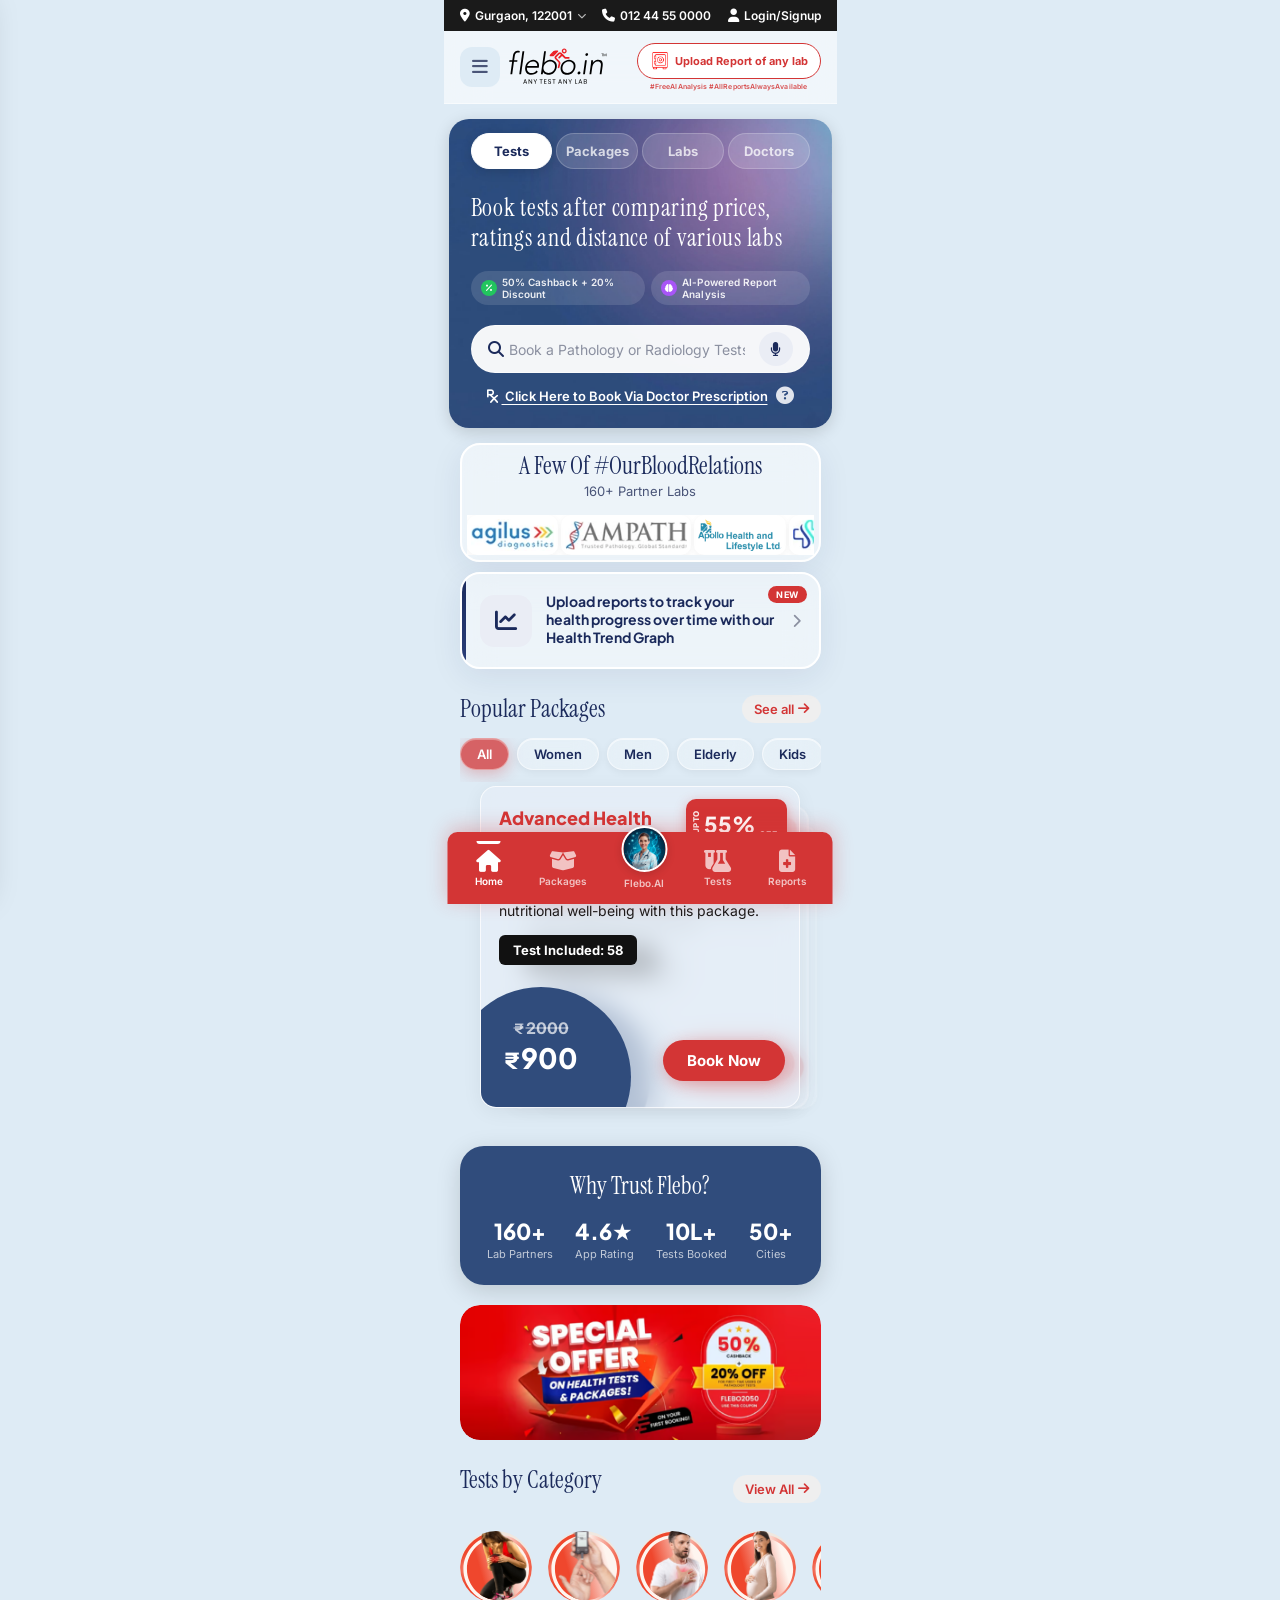
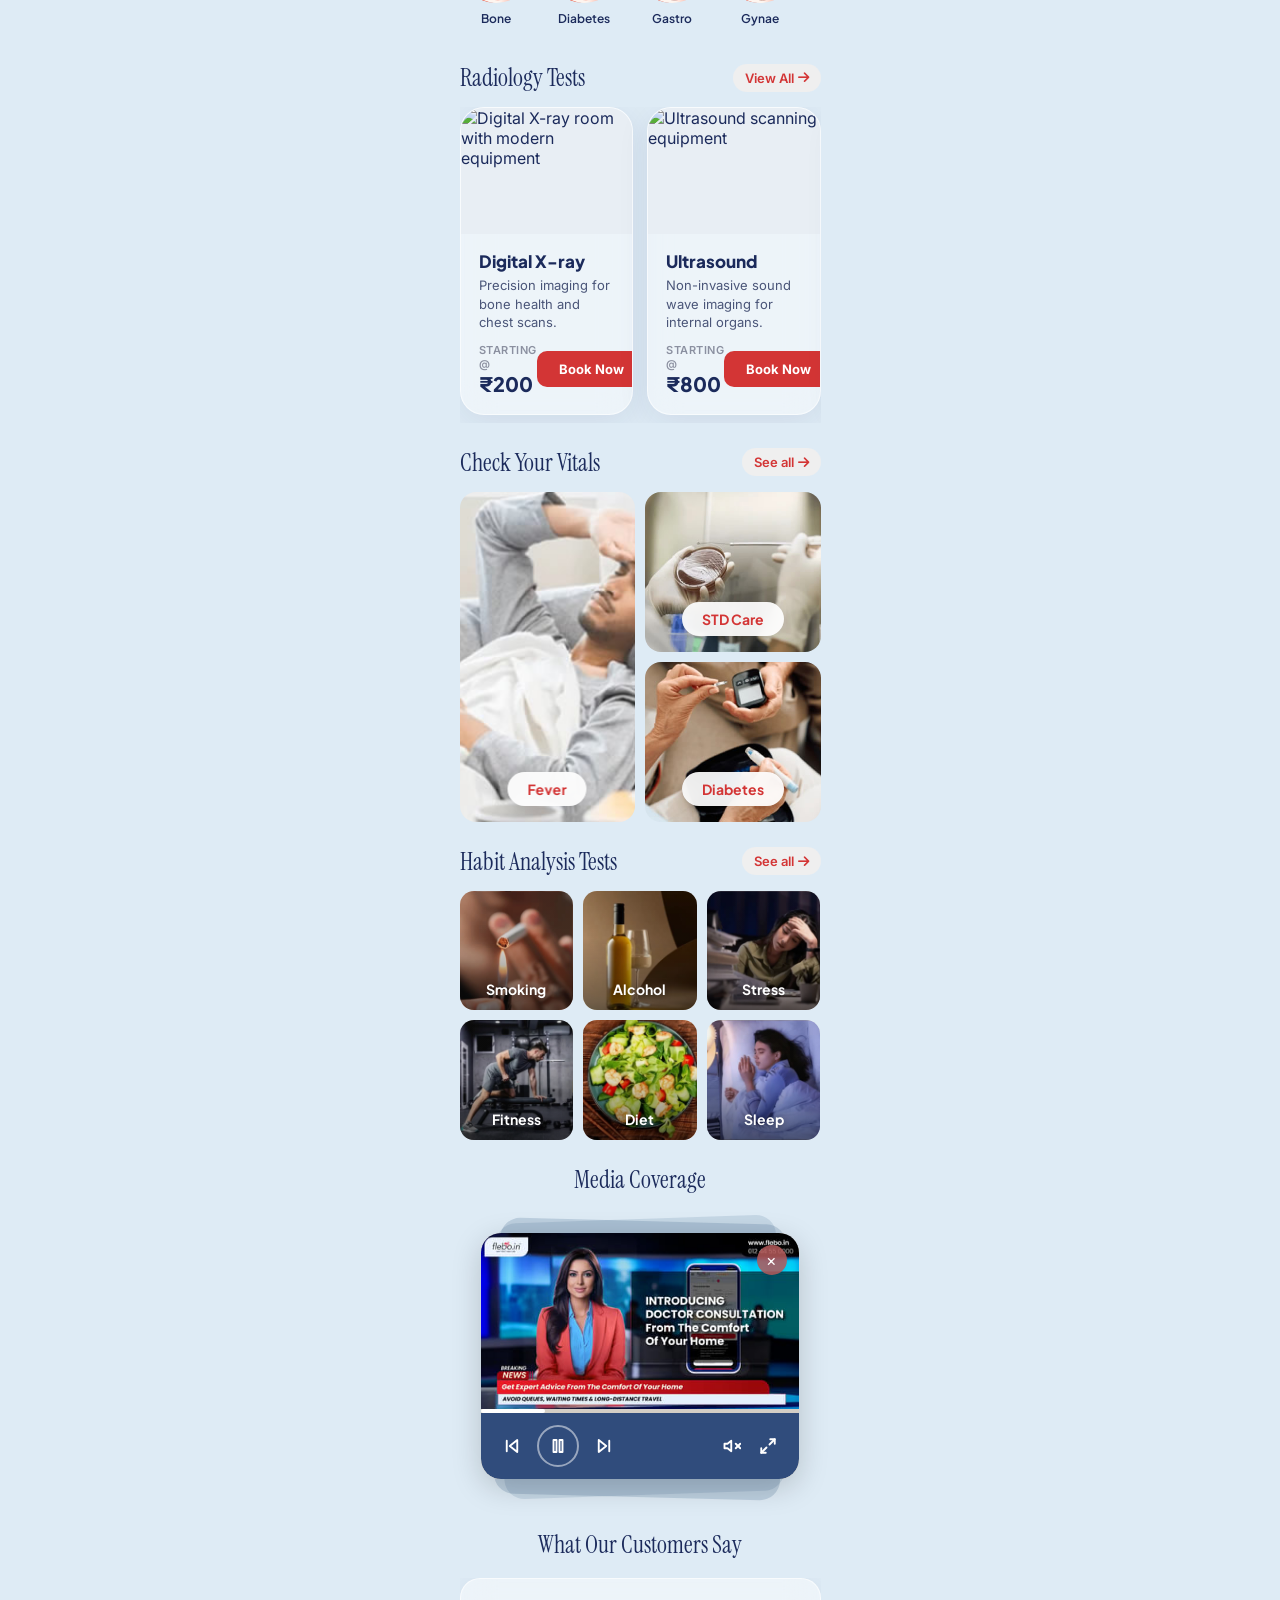
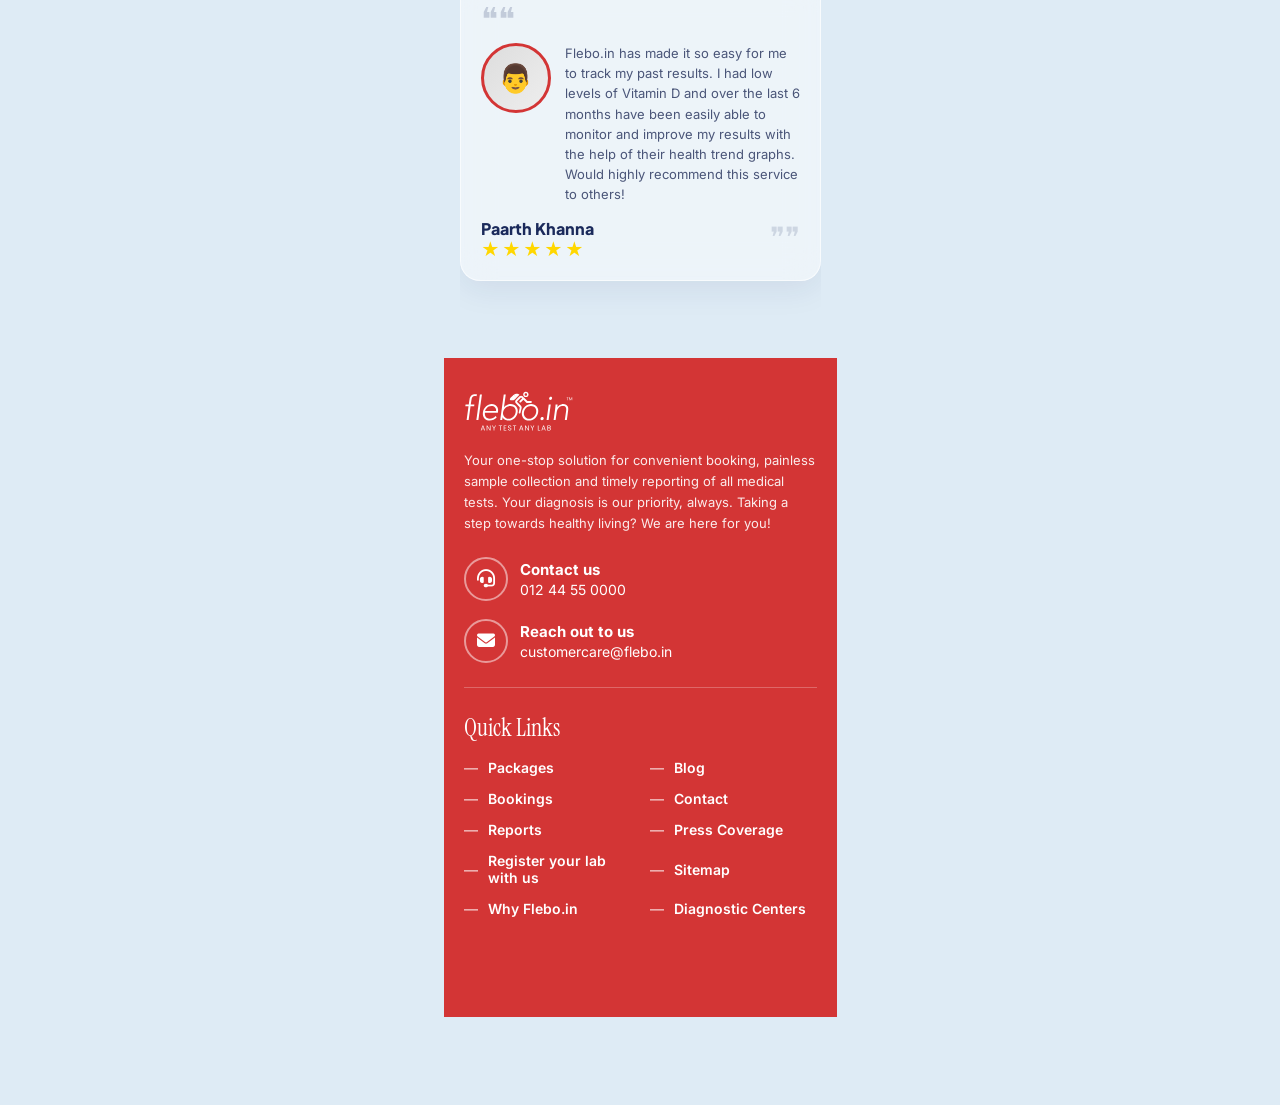
==== commit 5ddb7d9c: "pin code popup added" ====
--- a/Flebo-Redesign-New/flebo-redesign.html
+++ b/Flebo-Redesign-New/flebo-redesign.html
@@ -136,6 +136,124 @@
 .top-bar-locate i {
   color: var(--accent);
 }
+/* ===== PINCODE POPUP ===== */
+.pincode-overlay {
+  display: none;
+  position: fixed;
+  inset: 0;
+  background: rgba(0,0,0,0.45);
+  z-index: 9998;
+}
+.pincode-popup {
+  display: none;
+  position: fixed;
+  top: 50%;
+  left: 50%;
+  transform: translate(-50%, -50%) scale(0.95);
+  z-index: 9999;
+  background: #fff;
+  border-radius: 16px;
+  box-shadow: 0 16px 48px rgba(48,76,124,0.22);
+  width: 290px;
+  overflow: hidden;
+  animation: pincodeSlideIn 0.22s ease forwards;
+}
+@keyframes pincodeSlideIn {
+  from { opacity: 0; transform: translate(-50%, -50%) scale(0.93); }
+  to   { opacity: 1; transform: translate(-50%, -50%) scale(1); }
+}
+.pincode-popup.open,
+.pincode-overlay.open { display: block; }
+.pincode-popup-header {
+  display: flex;
+  align-items: center;
+  justify-content: space-between;
+  background: #304c7c;
+  color: #fff;
+  padding: 13px 16px;
+  font-size: 14px;
+  font-weight: 700;
+  letter-spacing: 0.01em;
+}
+.pincode-popup-header i { margin-right: 6px; font-size: 15px; }
+.pincode-close-btn {
+  background: rgba(255,255,255,0.15);
+  border: none;
+  color: #fff;
+  font-size: 13px;
+  cursor: pointer;
+  width: 26px;
+  height: 26px;
+  border-radius: 50%;
+  display: flex;
+  align-items: center;
+  justify-content: center;
+  transition: background 0.2s;
+}
+.pincode-close-btn:hover { background: rgba(255,255,255,0.3); }
+.pincode-popup-body {
+  padding: 16px 16px 18px;
+}
+.pincode-input-row {
+  display: flex;
+  align-items: center;
+  gap: 8px;
+  margin-bottom: 7px;
+}
+.pincode-input {
+  flex: 1;
+  width: 100px;
+  border: 1.5px solid #d0d5e8;
+  border-radius: 10px;
+  padding: 10px 12px;
+  font-size: 15px;
+  font-weight: 600;
+  color: #304c7c;
+  outline: none;
+  transition: border 0.2s, box-shadow 0.2s;
+  background: #eef1f8;
+}
+.pincode-input::placeholder { color: #9aa3bc; font-weight: 400; }
+.pincode-input:focus {
+  border-color: #304c7c;
+  background: #fff;
+  box-shadow: 0 0 0 3px rgba(48,76,124,0.12);
+}
+.pincode-gps-btn {
+  width: 42px;
+  height: 42px;
+  border-radius: 10px;
+  border: 1.5px solid #304c7c;
+  background: #eef1f8;
+  color: #304c7c;
+  font-size: 17px;
+  cursor: pointer;
+  display: flex;
+  align-items: center;
+  justify-content: center;
+  flex-shrink: 0;
+  transition: all 0.2s;
+}
+.pincode-gps-btn:hover { background: #304c7c; color: #fff; }
+.pincode-hint {
+  font-size: 10px;
+  color: #8a93b0;
+  margin: 0 0 14px;
+}
+.pincode-apply-btn {
+  width: 100%;
+  padding: 11px;
+  background: #304c7c;
+  color: #fff;
+  border: none;
+  border-radius: 10px;
+  font-size: 14px;
+  font-weight: 700;
+  cursor: pointer;
+  letter-spacing: 0.02em;
+  transition: opacity 0.2s;
+}
+.pincode-apply-btn:hover { opacity: 0.9; }
 
 /* ===== HEADER ===== */
 .header {
@@ -169,6 +287,12 @@
   height: 40px;
   width: auto;
 }
+.upload-report-wrap {
+  display: flex;
+  flex-direction: column;
+  align-items: center;
+  gap: 3px;
+}
 .upload-report-btn {
   display: flex;
   align-items: center;
@@ -182,6 +306,14 @@
   border: 1.5px solid var(--accent);
   cursor: pointer;
   transition: all 0.25s;
+}
+.upload-report-tags {
+  font-size: 7px;
+  font-weight: 600;
+  color: var(--accent);
+  letter-spacing: 0.01em;
+  opacity: 0.85;
+  text-align: center;
 }
 .upload-report-btn .vault-icon {
   width: 20px;
@@ -2700,10 +2832,10 @@
 <!-- ===== HEADER ===== -->
 <!-- Top Bar -->
 <div class="top-bar">
-  <div class="top-bar-left">
+  <div class="top-bar-left" id="locationTrigger" style="cursor:pointer;" title="Change location">
     <i class="fas fa-location-dot"></i>
-    <span>Gurgaon, 122001</span>
-    <a href="#" aria-label="Change location" class="top-bar-locate"><i class="fas fa-crosshairs"></i></a>
+    <span id="locationDisplay">Gurgaon, 122001</span>
+    <i class="fas fa-chevron-down" style="font-size:9px;opacity:0.7;"></i>
   </div>
   <div class="top-bar-center">
     <i class="fas fa-phone"></i>
@@ -2714,6 +2846,25 @@
   </div>
 </div>
 
+<!-- Pincode Popup -->
+<div id="pincodeOverlay" class="pincode-overlay" aria-hidden="true"></div>
+<div id="pincodePopup" class="pincode-popup" role="dialog" aria-modal="true" aria-label="Change location">
+  <div class="pincode-popup-header">
+    <span><i class="fas fa-location-dot"></i> Change Location</span>
+    <button class="pincode-close-btn" id="pincodeCloseBtn" aria-label="Close"><i class="fas fa-times"></i></button>
+  </div>
+  <div class="pincode-popup-body">
+    <div class="pincode-input-row">
+      <input type="text" id="pincodeInput" class="pincode-input" maxlength="6" placeholder="Enter pincode" inputmode="numeric" pattern="[0-9]*">
+      <button class="pincode-gps-btn" id="pincodeGpsBtn" title="Detect my location">
+        <i class="fas fa-location-crosshairs"></i>
+      </button>
+    </div>
+    <p class="pincode-hint">Enter 6-digit pincode or use GPS to auto-detect</p>
+    <button class="pincode-apply-btn" id="pincodeApplyBtn">Apply</button>
+  </div>
+</div>
+
 <header class="header" role="banner">
   <div class="header-top">
     <div class="logo-area">
@@ -2722,10 +2873,13 @@
       </button>
       <img src="flebo-logo.svg" alt="Flebo home" class="logo-img">
     </div>
-    <button class="upload-report-btn" aria-label="Upload Report of any lab">
-      <img src="vault3.png" alt="Vault" class="vault-icon">
-      Upload Report of any lab
-    </button>
+    <div class="upload-report-wrap">
+      <button class="upload-report-btn" aria-label="Upload Report of any lab">
+        <img src="vault4.png" alt="Vault" class="vault-icon">
+        Upload Report of any lab
+      </button>
+      <div class="upload-report-tags">#FreeAIAnalysis #AllReportsAlwaysAvailable</div>
+    </div>
   </div>
 
 </header>
@@ -3557,7 +3711,7 @@
   </button>
   <button class="nav-item nav-chat" data-page="chat" aria-label="Chat">
     <img src="doctor2.png" alt="Chat" aria-hidden="true">
-    <span class="nav-label">Chat</span>
+    <span class="nav-label">Flebo.AI</span>
   </button>
   <button class="nav-item" data-page="tests" aria-label="Tests">
     <i class="fas fa-flask-vial" aria-hidden="true"></i>
@@ -3685,8 +3839,8 @@
     }
   });
 });
-heroSubtitle.style.transition = 'opacity 0.15s';
-heroTitle.style.transition = 'opacity 0.15s';
+if (heroSubtitle) heroSubtitle.style.transition = 'opacity 0.15s';
+if (heroTitle) heroTitle.style.transition = 'opacity 0.15s';
 
 // Speciality item click & submit
 document.querySelectorAll('.speciality-item').forEach(item => {
@@ -3706,14 +3860,16 @@
 });
 
 // Tests tab: Locate button
-document.getElementById('testsLocateBtn').addEventListener('click', () => {
-  document.getElementById('testsLocation').value = 'Gurgaon, Haryana';
+document.getElementById('testsLocateBtn')?.addEventListener('click', () => {
+  const loc = document.getElementById('testsLocation');
+  if (loc) loc.value = 'Gurgaon, Haryana';
   showToast('<i class="fas fa-location-dot"></i> Location detected: Gurgaon');
 });
 
 // Packages panel: Locate & box clicks
-document.getElementById('locateBtn').addEventListener('click', () => {
-  document.getElementById('pkgLocation').value = 'Gurgaon, Haryana';
+document.getElementById('locateBtn')?.addEventListener('click', () => {
+  const loc = document.getElementById('pkgLocation');
+  if (loc) loc.value = 'Gurgaon, Haryana';
   showToast('<i class="fas fa-location-dot"></i> Location detected: Gurgaon');
 });
 document.querySelectorAll('.pkg-box').forEach(box => {
@@ -4165,6 +4321,82 @@
   setInterval(() => showCard(current + 1), 3000);
 })();
 
+// ===== PINCODE POPUP =====
+(function () {
+  const trigger   = document.getElementById('locationTrigger');
+  const popup     = document.getElementById('pincodePopup');
+  const overlay   = document.getElementById('pincodeOverlay');
+  const closeBtn  = document.getElementById('pincodeCloseBtn');
+  const gpsBtn    = document.getElementById('pincodeGpsBtn');
+  const applyBtn  = document.getElementById('pincodeApplyBtn');
+  const input     = document.getElementById('pincodeInput');
+  const display   = document.getElementById('locationDisplay');
+
+  function openPopup() {
+    popup.classList.add('open');
+    overlay.classList.add('open');
+    popup.setAttribute('aria-hidden', 'false');
+    input.focus();
+  }
+  function closePopup() {
+    popup.classList.remove('open');
+    overlay.classList.remove('open');
+    popup.setAttribute('aria-hidden', 'true');
+  }
+
+  trigger.addEventListener('click', openPopup);
+  closeBtn.addEventListener('click', closePopup);
+  overlay.addEventListener('click', closePopup);
+
+  gpsBtn.addEventListener('click', () => {
+    if (!navigator.geolocation) {
+      showToast('<i class="fas fa-exclamation-circle"></i> Geolocation not supported');
+      return;
+    }
+    gpsBtn.innerHTML = '<i class="fas fa-spinner fa-spin"></i>';
+    navigator.geolocation.getCurrentPosition(
+      (pos) => {
+        gpsBtn.innerHTML = '<i class="fas fa-location-crosshairs"></i>';
+        input.value = '122001';
+        display.textContent = 'Gurgaon, 122001';
+        showToast('<i class="fas fa-location-dot"></i> Location detected: Gurgaon, 122001');
+      },
+      () => {
+        gpsBtn.innerHTML = '<i class="fas fa-location-crosshairs"></i>';
+        showToast('<i class="fas fa-exclamation-circle"></i> Unable to detect location');
+      }
+    );
+  });
+
+  const pincodeMap = {
+    '122001': 'Gurgaon', '122002': 'Gurgaon', '122003': 'Gurgaon',
+    '110001': 'Delhi', '110002': 'Delhi', '110003': 'Delhi',
+    '400001': 'Mumbai', '400002': 'Mumbai', '400003': 'Mumbai',
+    '560001': 'Bangalore', '560002': 'Bangalore',
+    '500001': 'Hyderabad', '500002': 'Hyderabad',
+    '600001': 'Chennai', '600002': 'Chennai',
+    '411001': 'Pune', '411002': 'Pune',
+    '700001': 'Kolkata', '700002': 'Kolkata',
+    '201301': 'Noida', '201302': 'Noida',
+    '302001': 'Jaipur', '302002': 'Jaipur'
+  };
+
+  applyBtn.addEventListener('click', () => {
+    const pincode = input.value.trim();
+    if (!/^\d{6}$/.test(pincode)) {
+      showToast('<i class="fas fa-exclamation-circle"></i> Enter a valid 6-digit pincode');
+      return;
+    }
+    const city = pincodeMap[pincode] || 'India';
+    display.textContent = city + ', ' + pincode;
+    showToast('<i class="fas fa-location-dot"></i> Location updated to ' + city + ', ' + pincode);
+    closePopup();
+  });
+
+  input.addEventListener('keydown', (e) => { if (e.key === 'Enter') applyBtn.click(); });
+  document.addEventListener('keydown', (e) => { if (e.key === 'Escape') closePopup(); });
+})();
+
 </script>
 </body>
 </html>
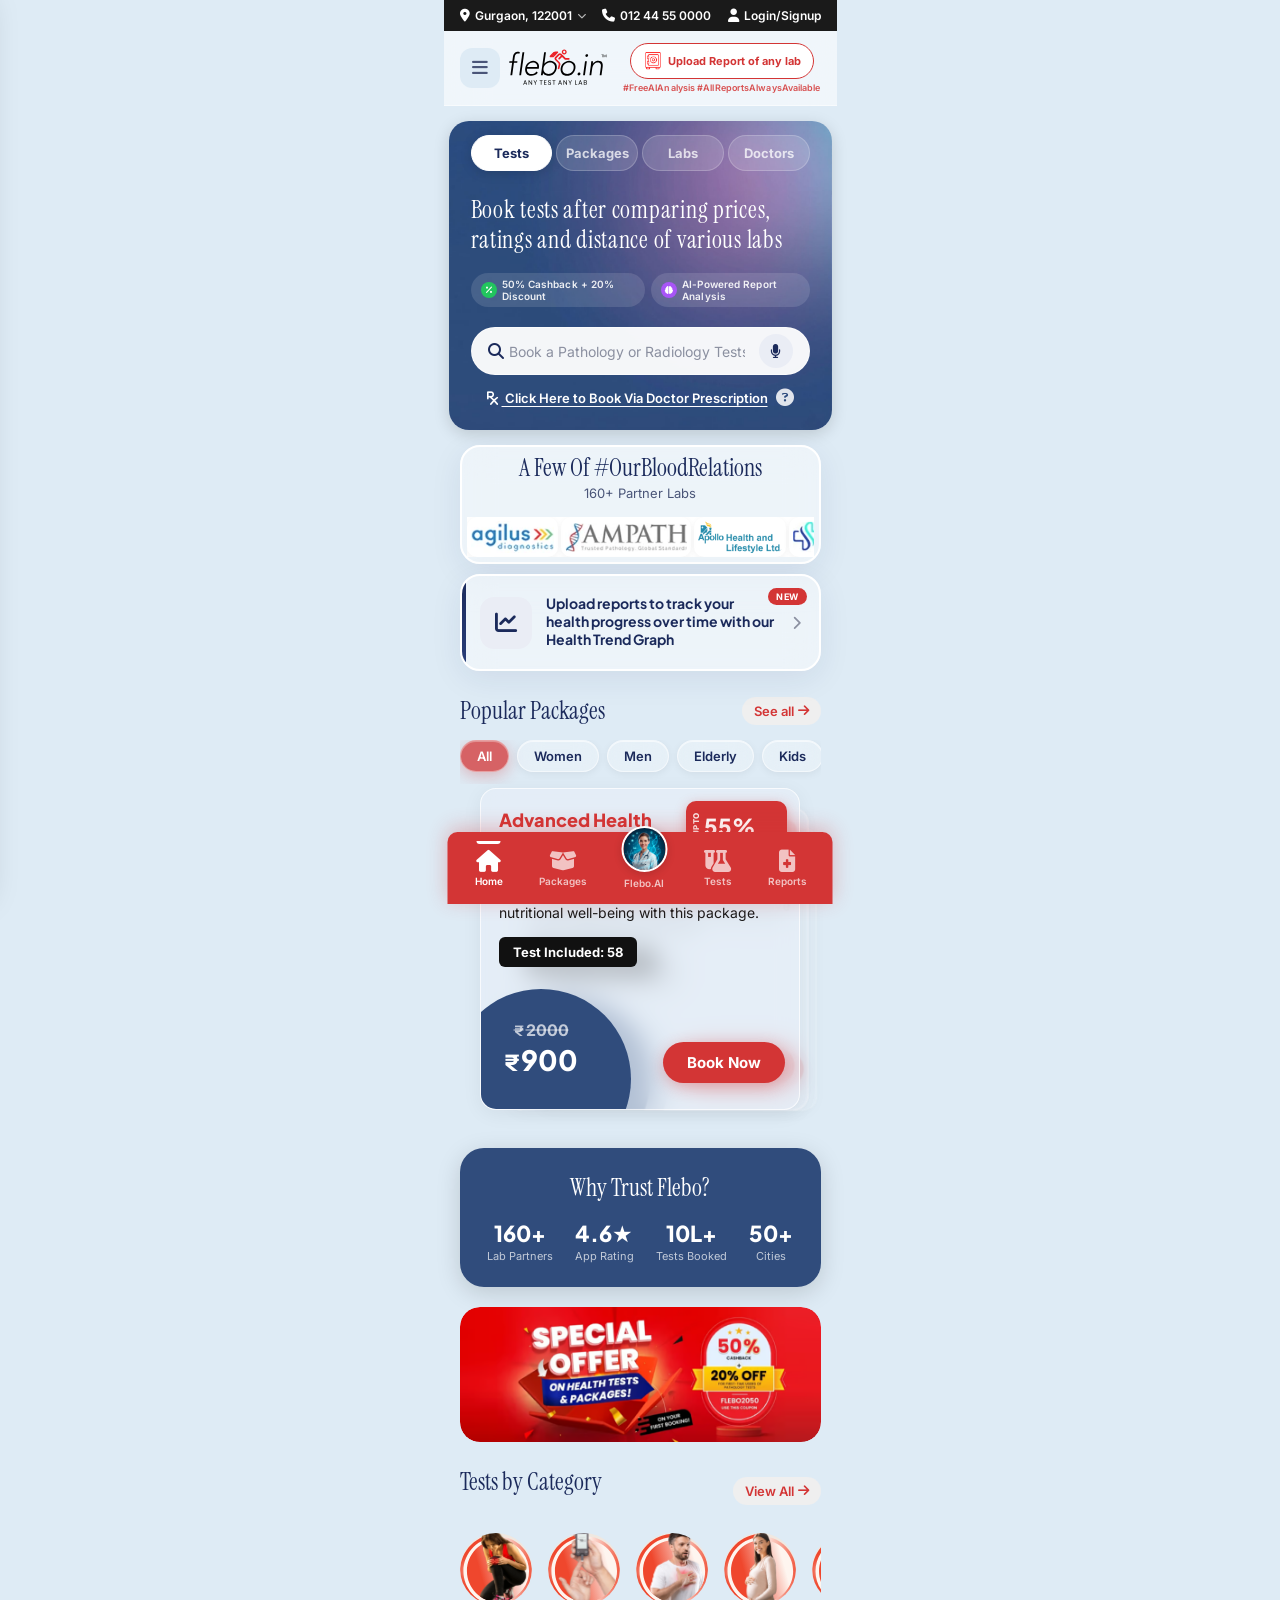
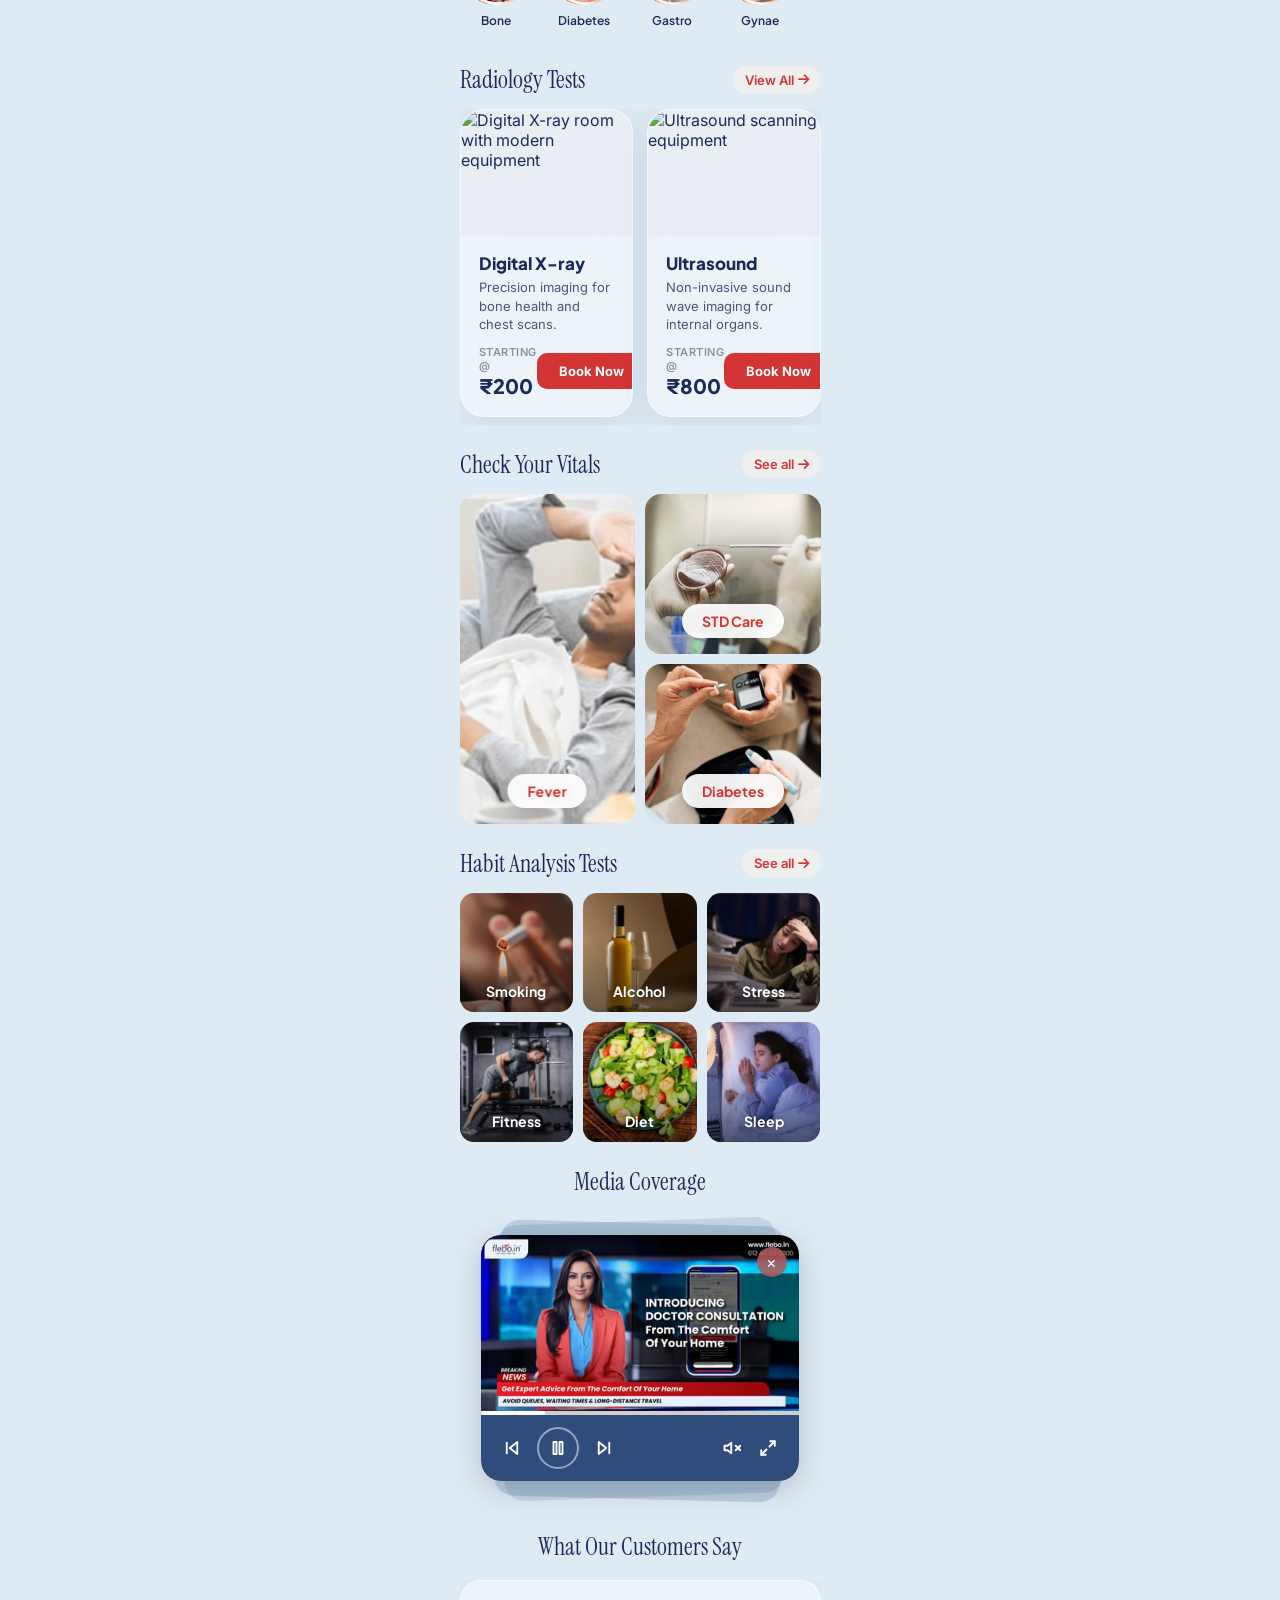
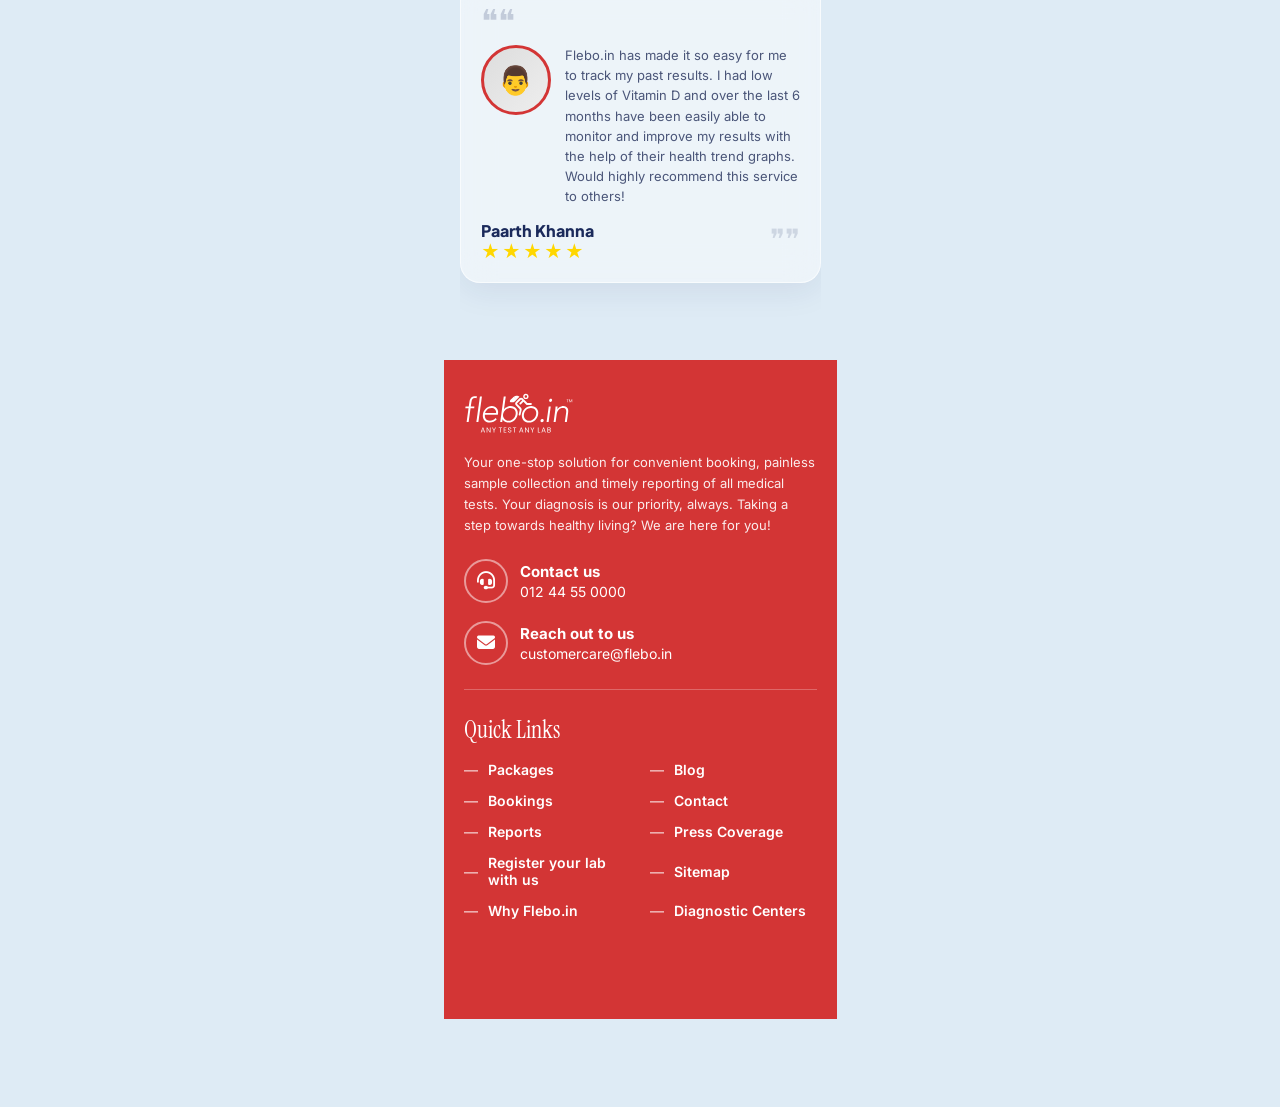
==== commit 412f2caa: "increase #tags size" ====
--- a/Flebo-Redesign-New/flebo-redesign.html
+++ b/Flebo-Redesign-New/flebo-redesign.html
@@ -308,7 +308,7 @@
   transition: all 0.25s;
 }
 .upload-report-tags {
-  font-size: 7px;
+  font-size: 9px;
   font-weight: 600;
   color: var(--accent);
   letter-spacing: 0.01em;
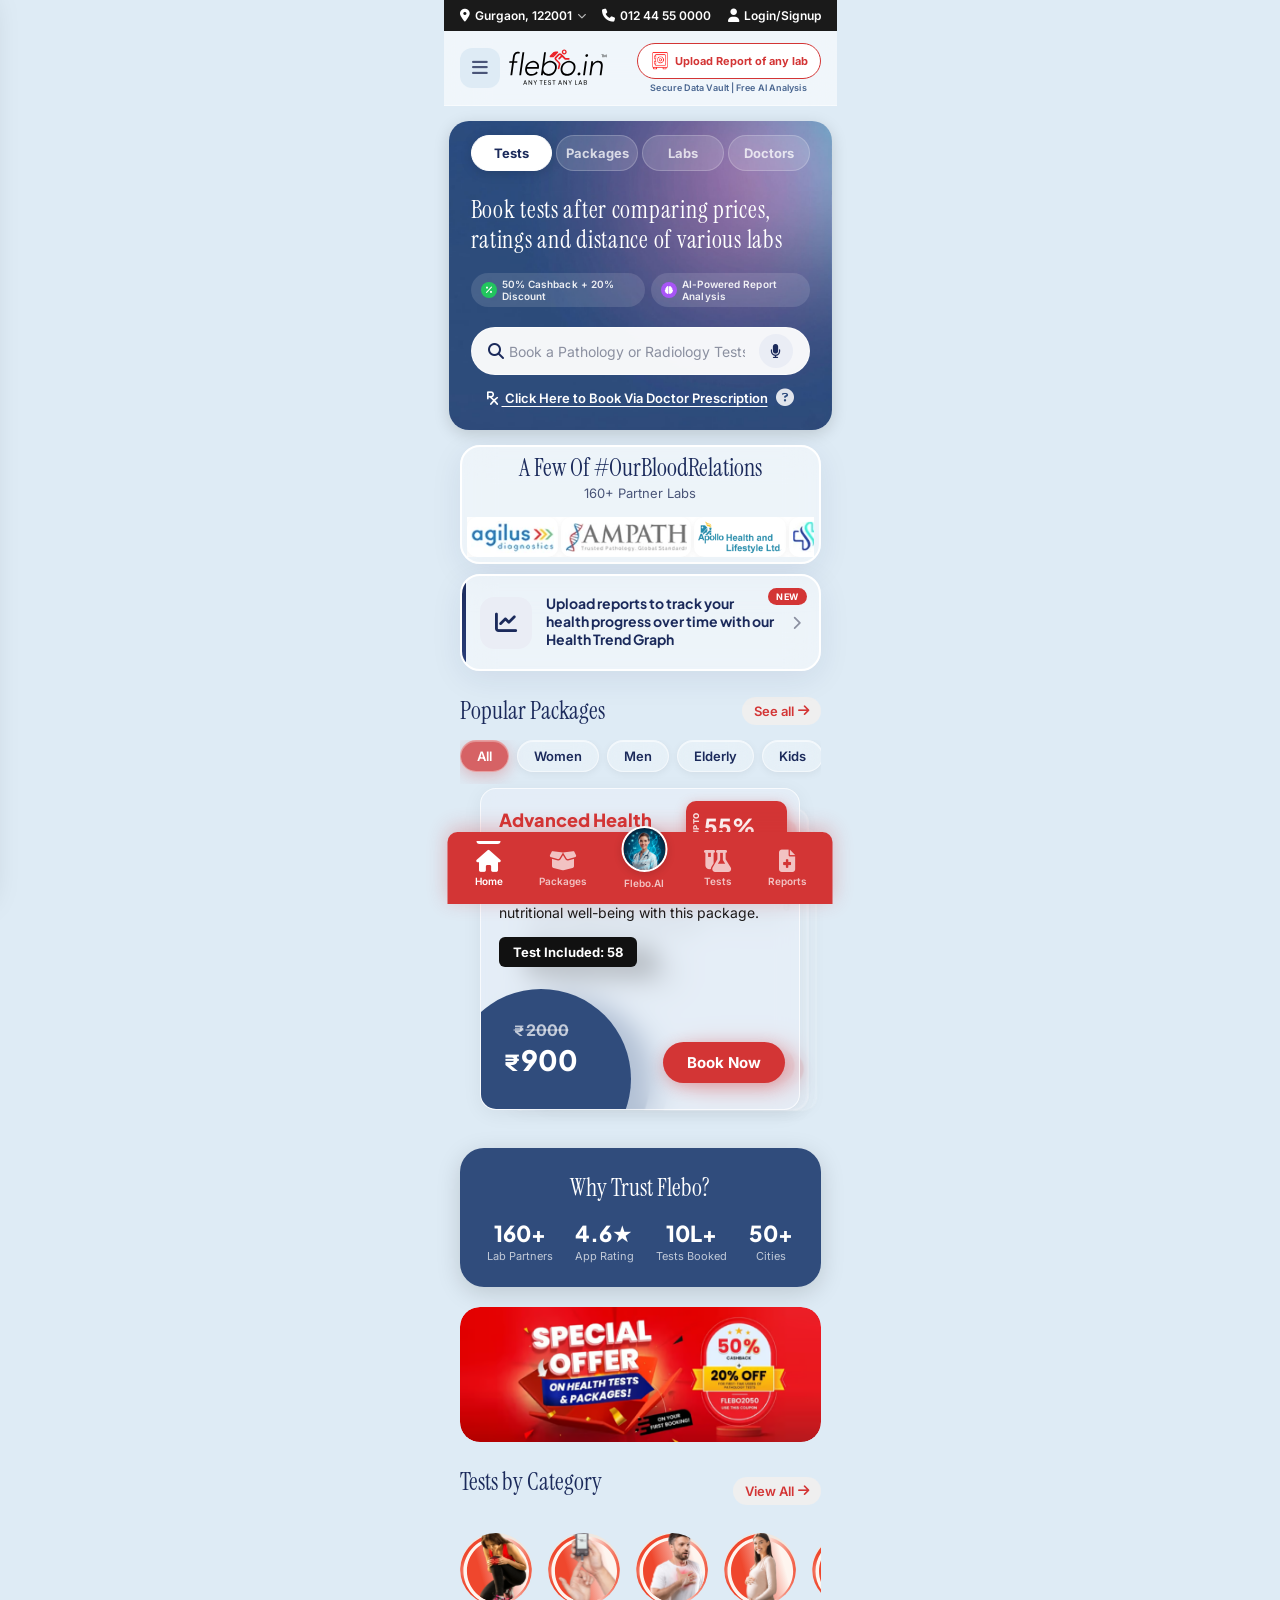
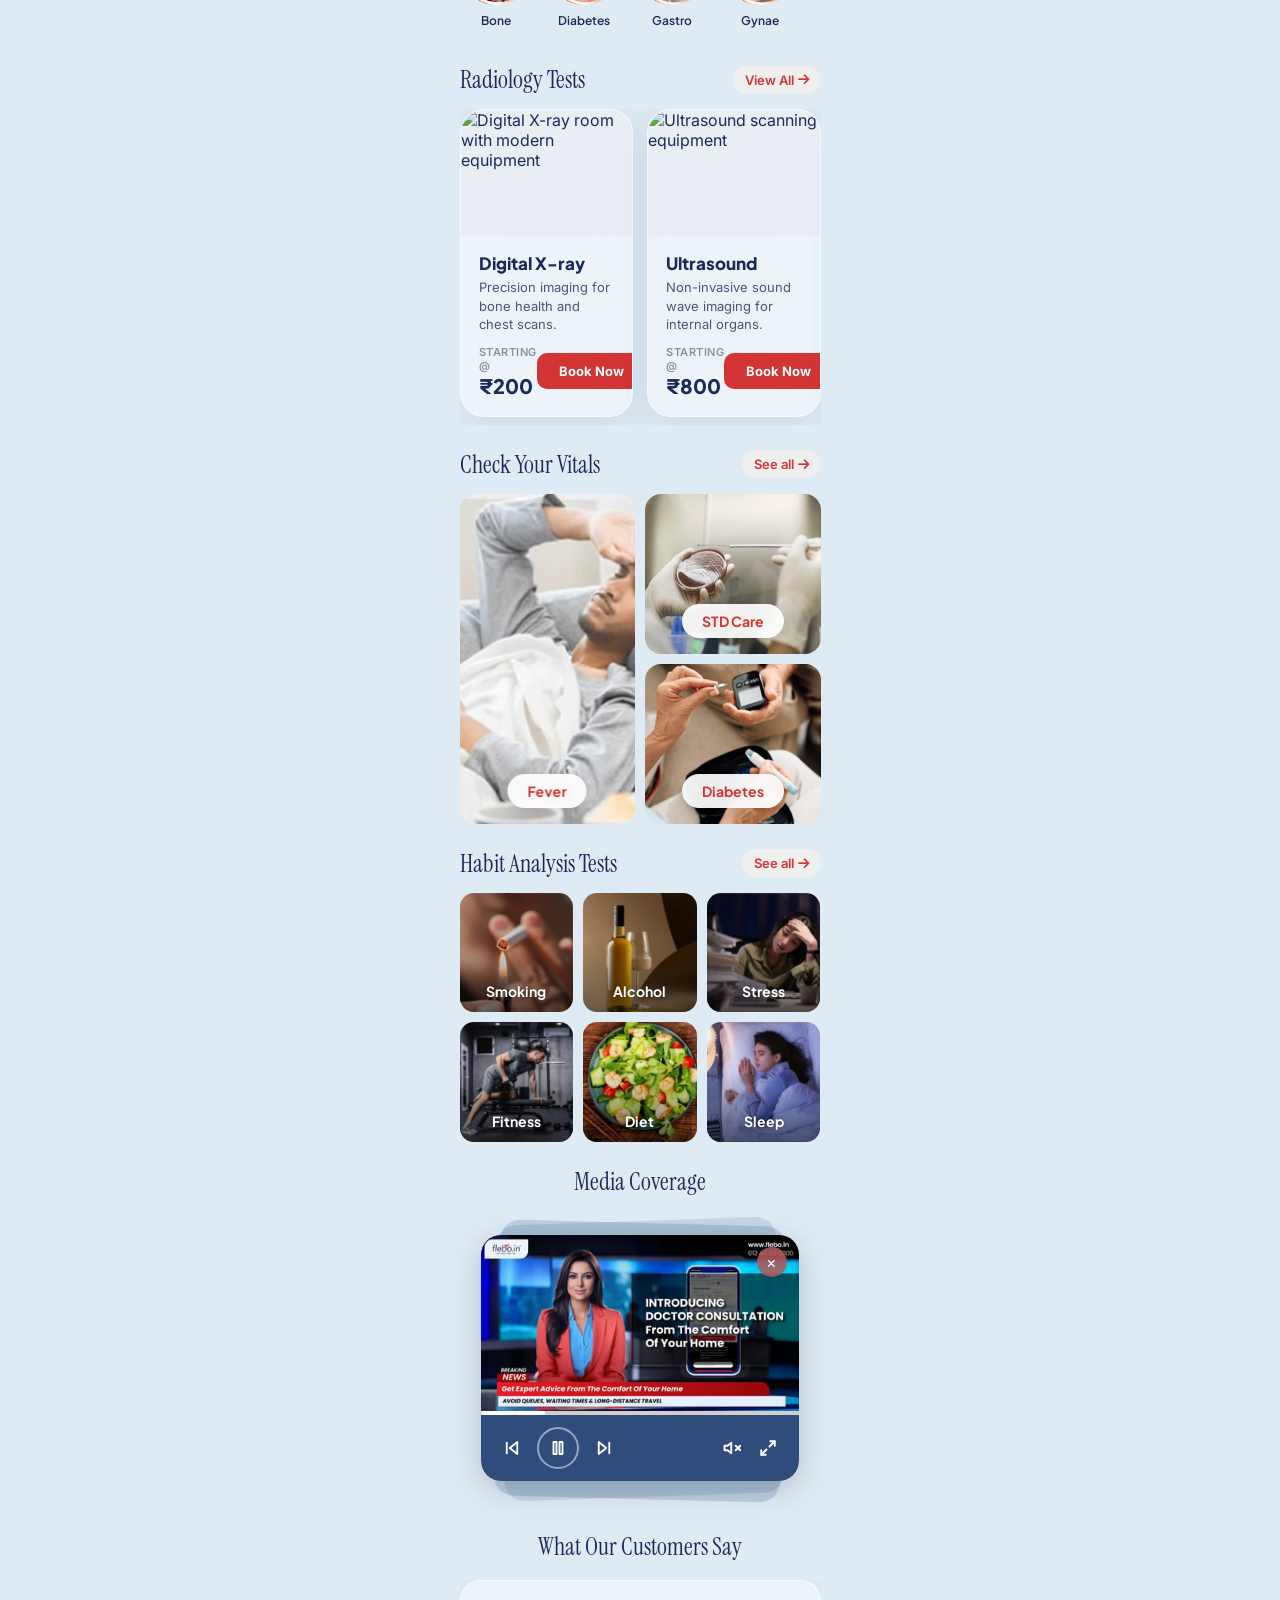
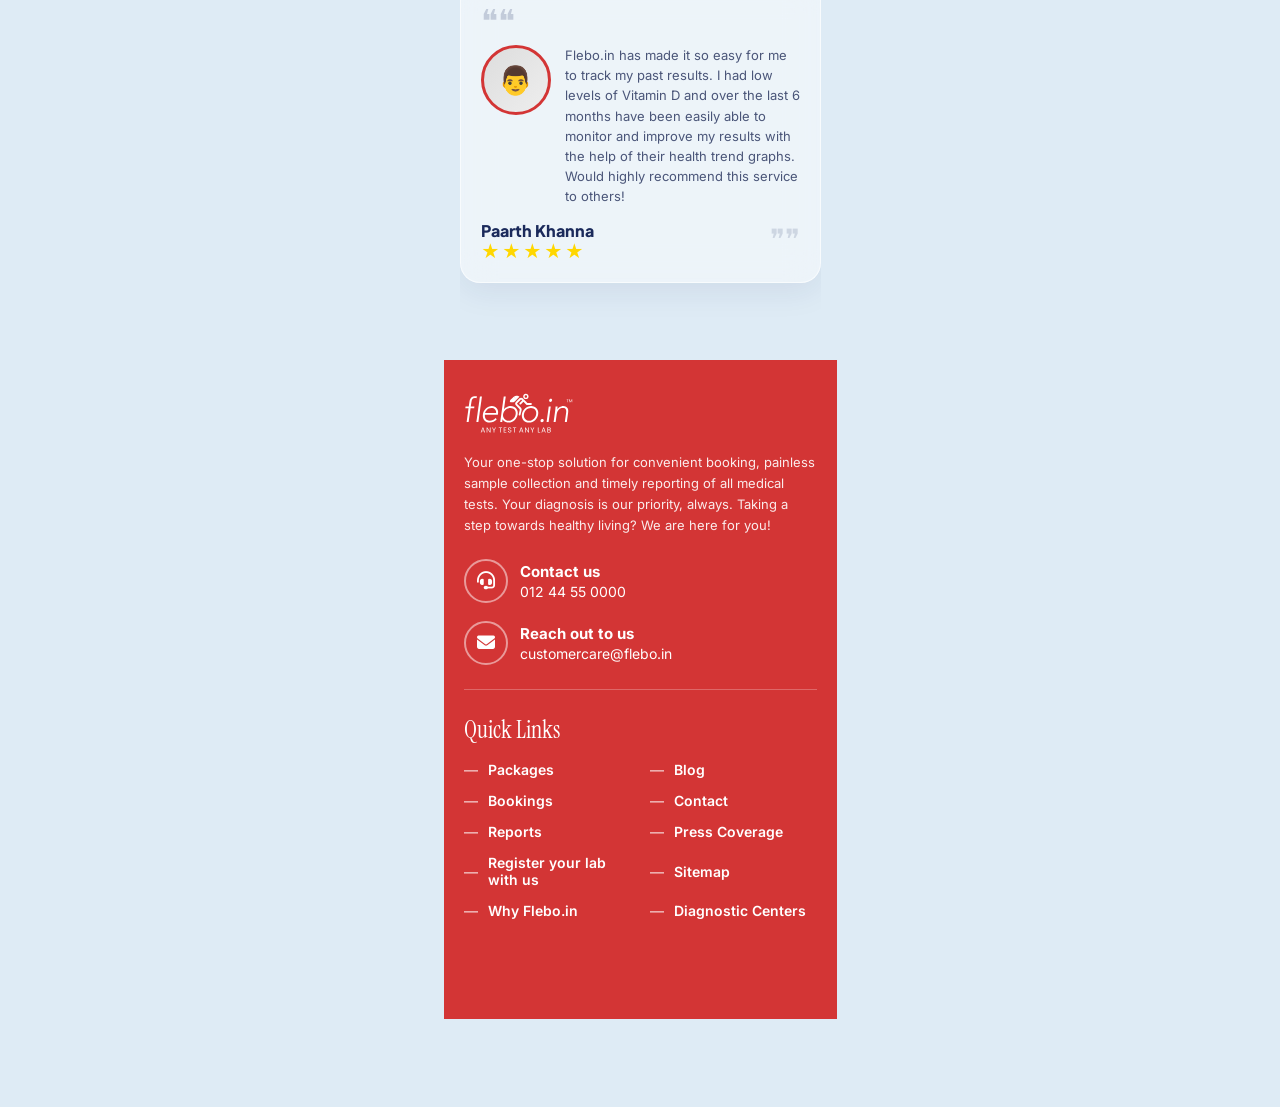
==== commit 59ca7c1f: "change tag text" ====
--- a/Flebo-Redesign-New/flebo-redesign.html
+++ b/Flebo-Redesign-New/flebo-redesign.html
@@ -310,7 +310,7 @@
 .upload-report-tags {
   font-size: 9px;
   font-weight: 600;
-  color: var(--accent);
+  color: #2c4c7d;
   letter-spacing: 0.01em;
   opacity: 0.85;
   text-align: center;
@@ -2878,7 +2878,7 @@
         <img src="vault4.png" alt="Vault" class="vault-icon">
         Upload Report of any lab
       </button>
-      <div class="upload-report-tags">#FreeAIAnalysis #AllReportsAlwaysAvailable</div>
+      <div class="upload-report-tags">Secure Data Vault  |  Free AI Analysis</div>
     </div>
   </div>
 
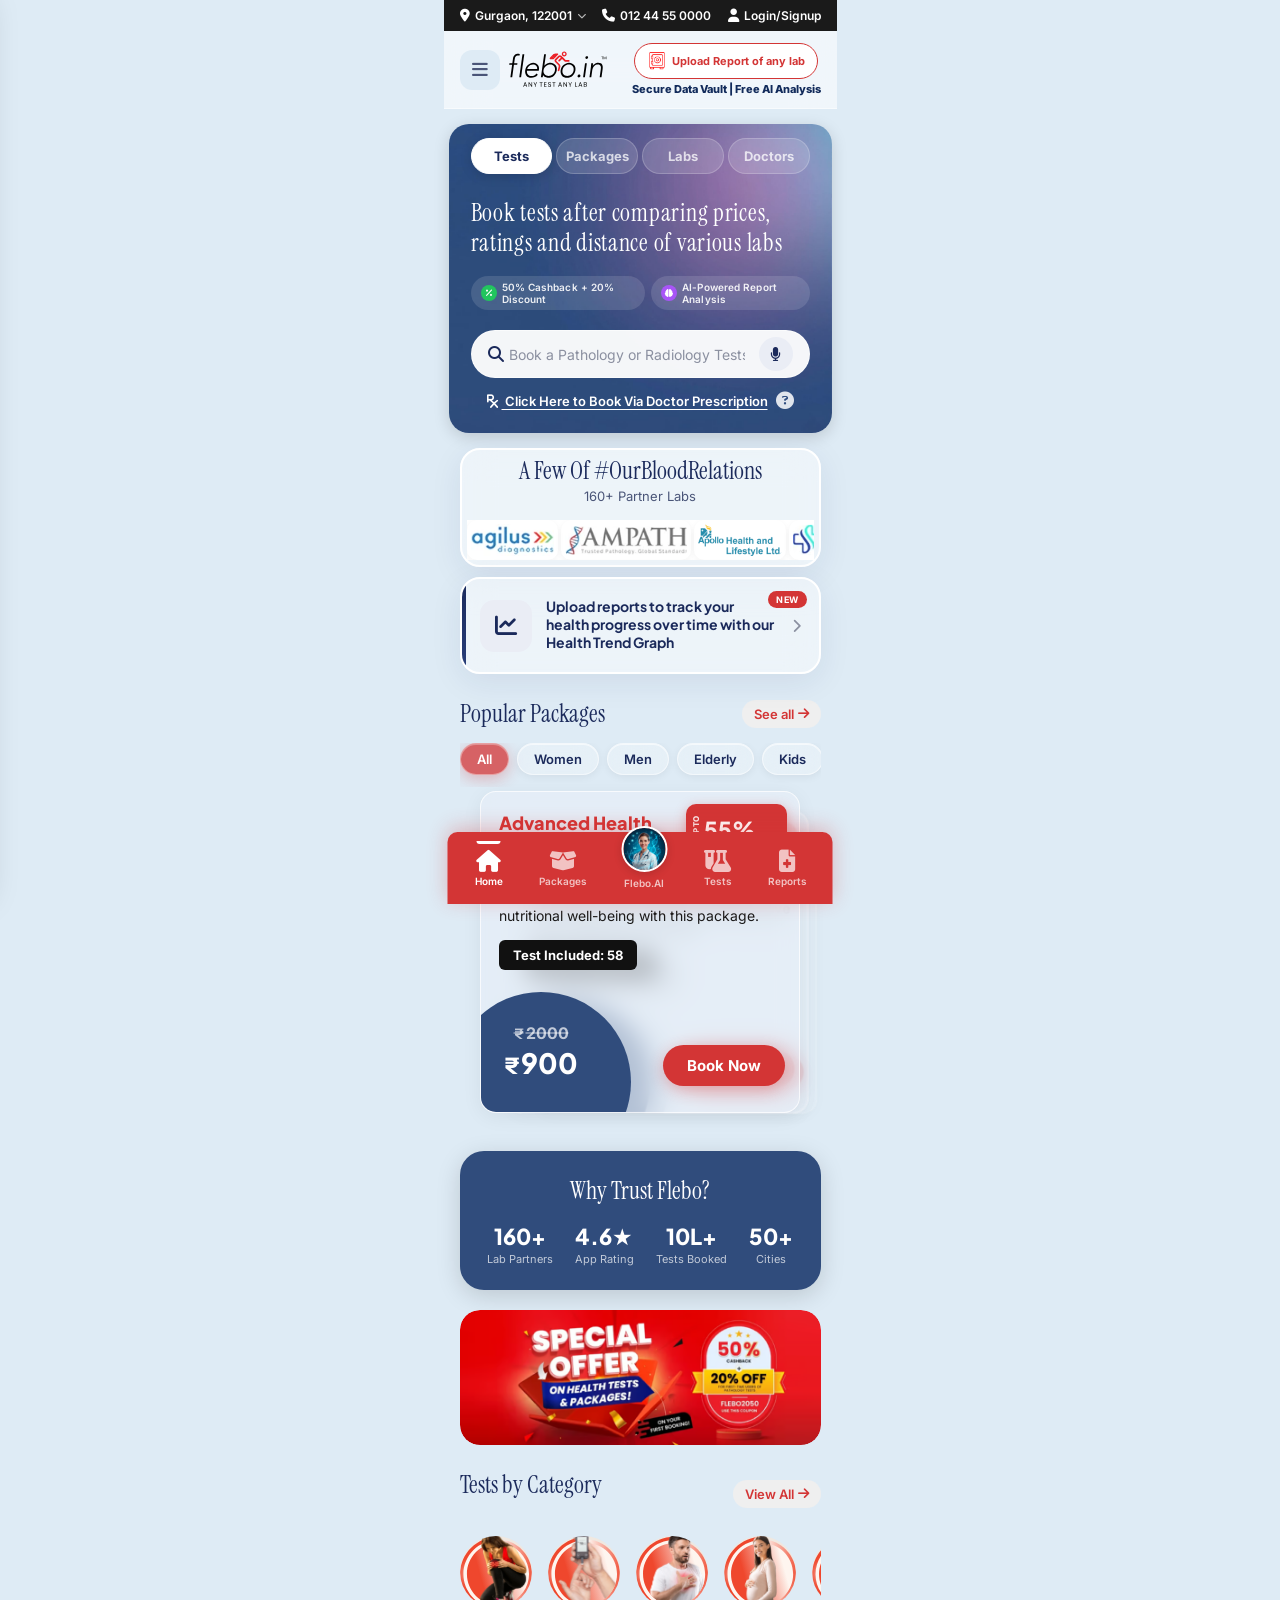
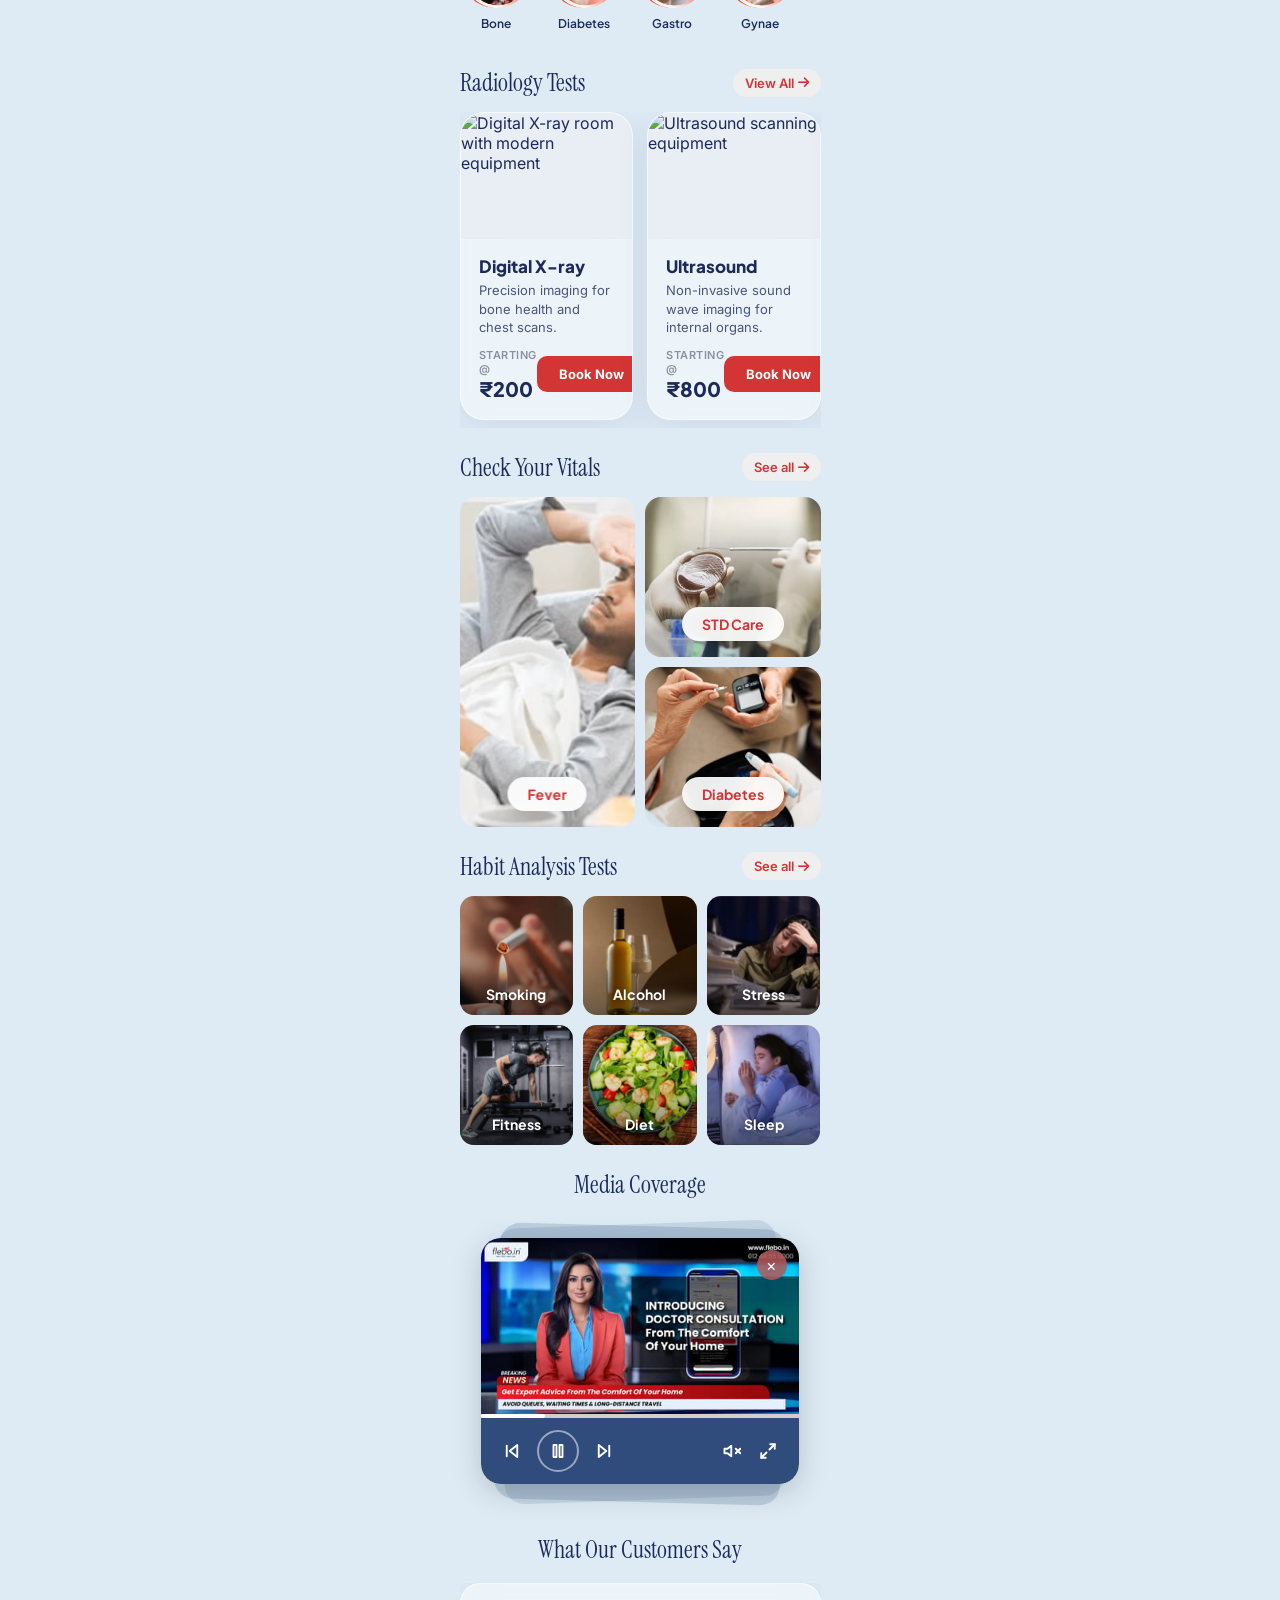
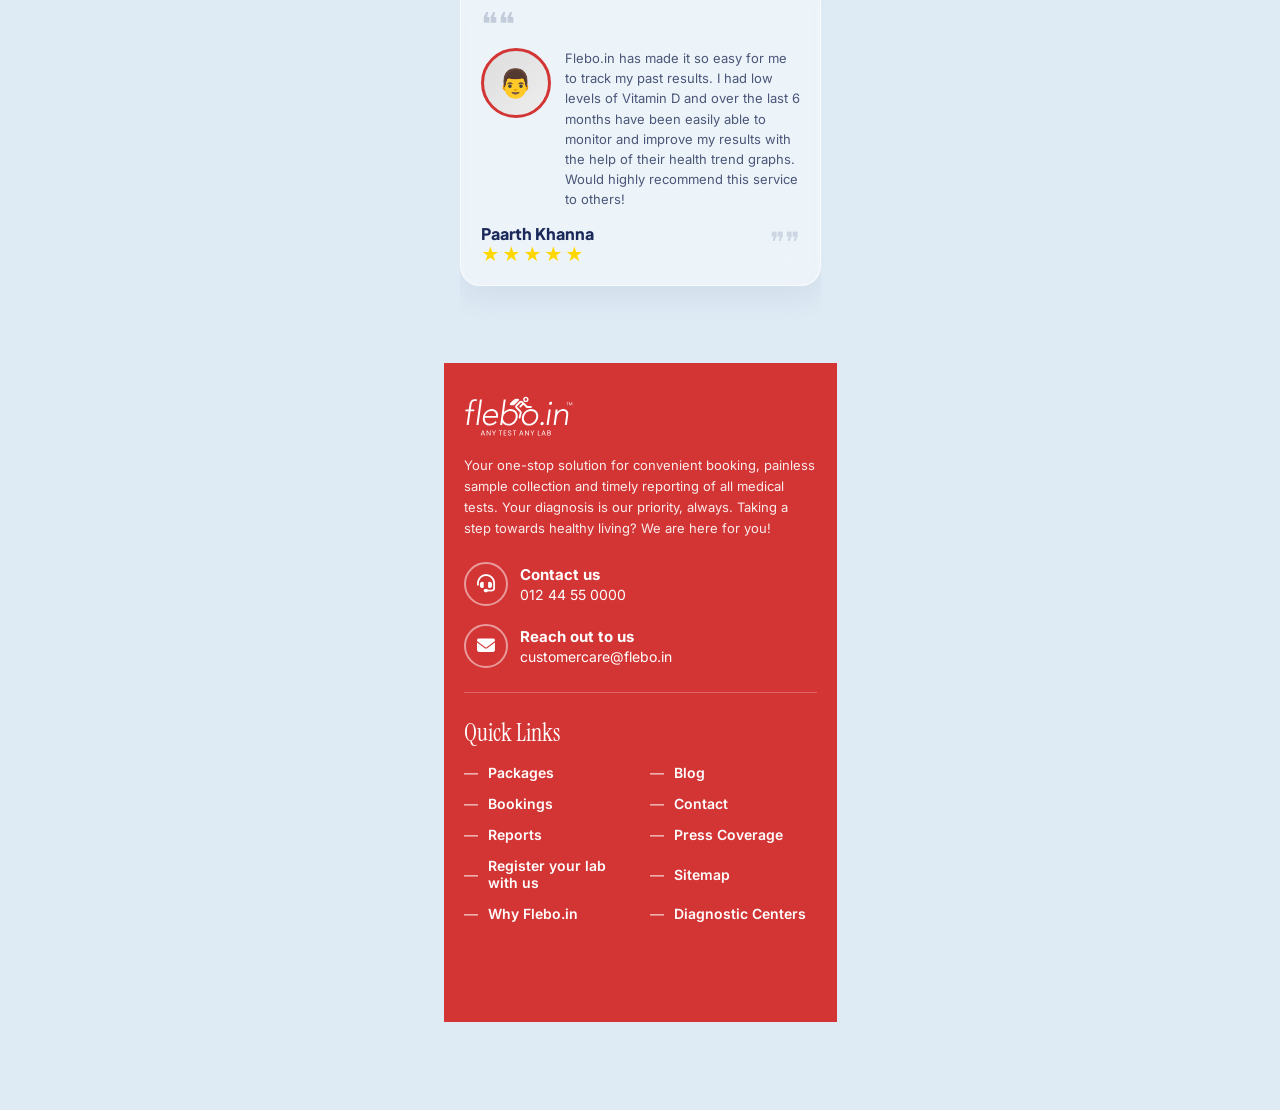
==== commit f553a4a2: "font size and responsive added" ====
--- a/Flebo-Redesign-New/flebo-redesign.html
+++ b/Flebo-Redesign-New/flebo-redesign.html
@@ -175,7 +175,7 @@
   font-weight: 700;
   letter-spacing: 0.01em;
 }
-.pincode-popup-header i { margin-right: 6px; font-size: 15px; }
+.pincode-popup-header i { margin-right: 0; font-size: 15px; }
 .pincode-close-btn {
   background: rgba(255,255,255,0.15);
   border: none;
@@ -308,11 +308,11 @@
   transition: all 0.25s;
 }
 .upload-report-tags {
-  font-size: 9px;
-  font-weight: 600;
-  color: #2c4c7d;
-  letter-spacing: 0.01em;
-  opacity: 0.85;
+  font-size: 11px;
+  font-weight: 800;
+  color: #122b5b;
+  letter-spacing: 0;
+  opacity: 1;
   text-align: center;
 }
 .upload-report-btn .vault-icon {
@@ -2820,6 +2820,27 @@
   *, *::before, *::after {
     animation-duration: 0.01ms !important;
     transition-duration: 0.01ms !important;
+  }
+}
+@media (max-width: 370px) {
+  .upload-report-tags {
+    font-size: 9.5px;
+  }
+  .upload-report-btn {
+    font-size: 10px;
+  }
+  .top-bar-left, .top-bar-center, .top-bar-right {
+    gap: 4px;
+    font-size: 11px;
+  }
+  .hero-text .hero-title {
+    font-size: 23px;
+  }
+  .prescription-link {
+    font-size: 12px;
+  }
+  .hero-section {
+    padding: 0 15px 15px;
   }
 }
 </style>
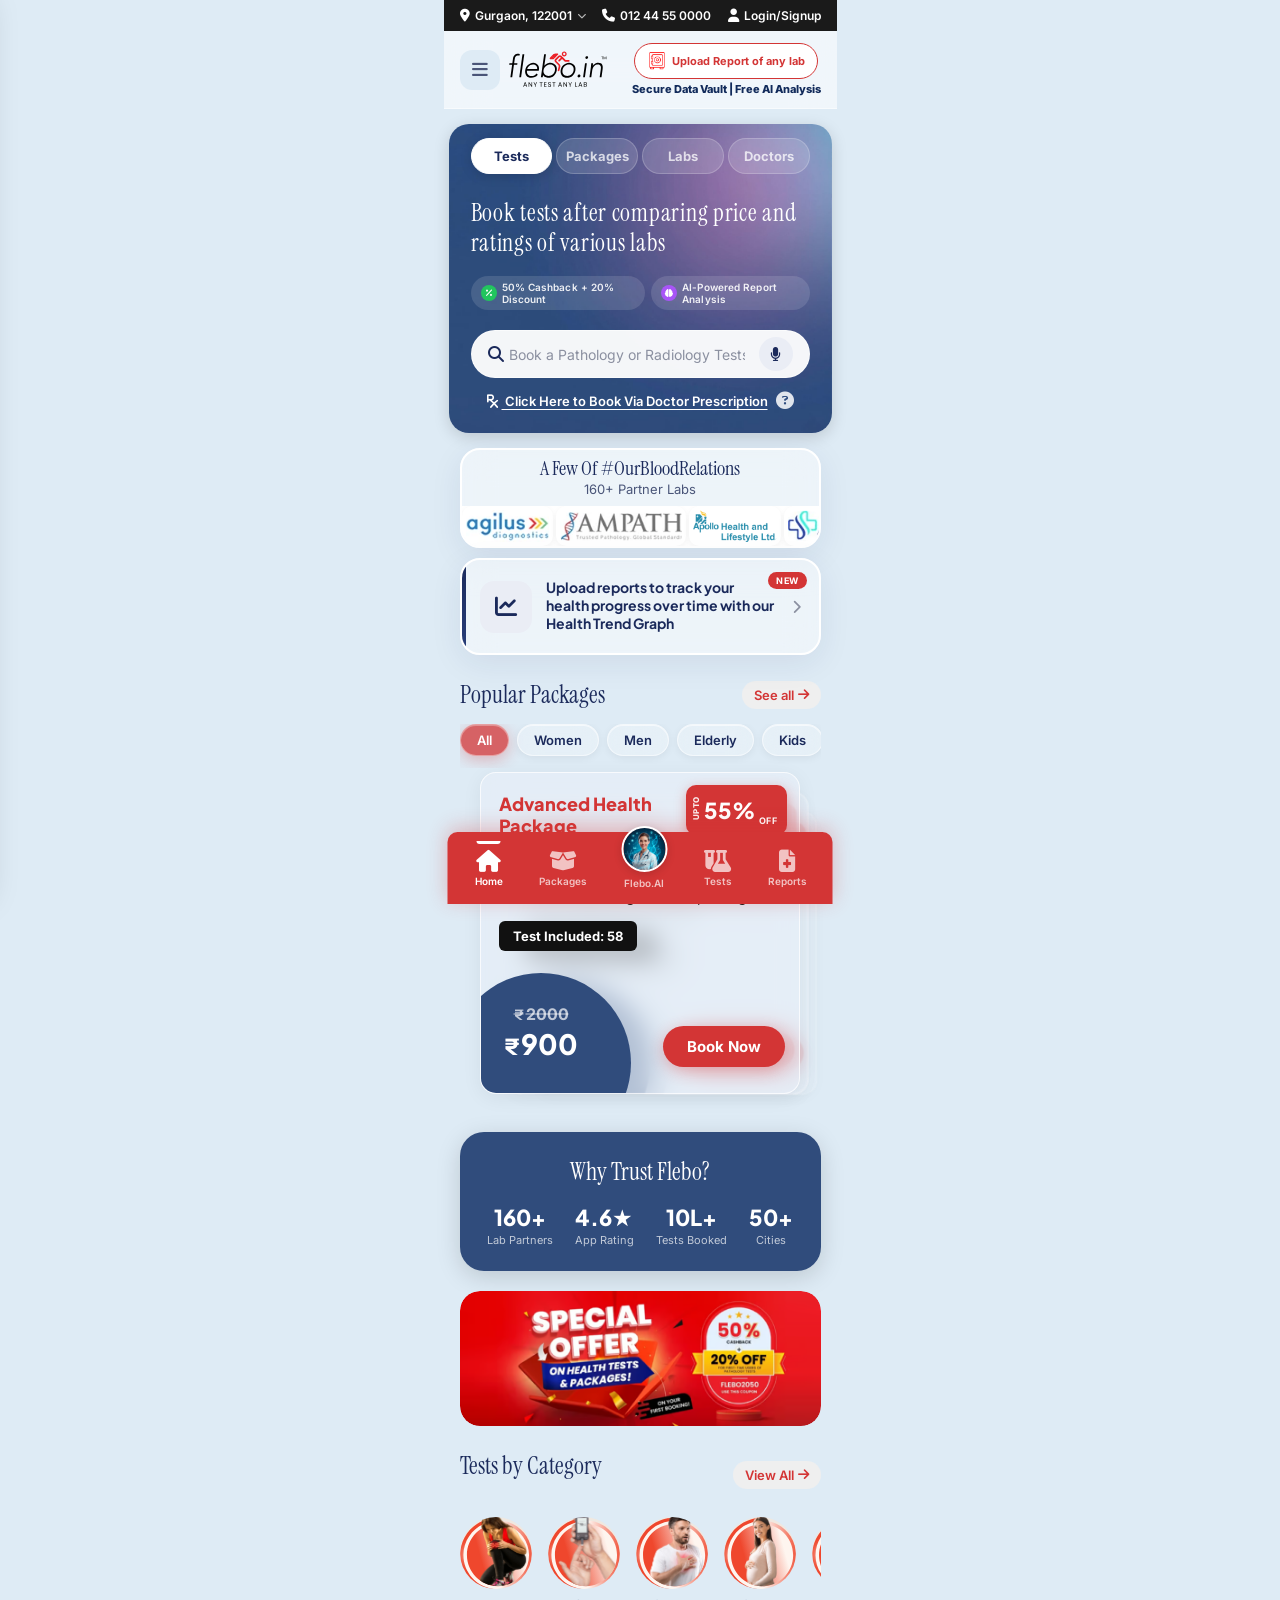
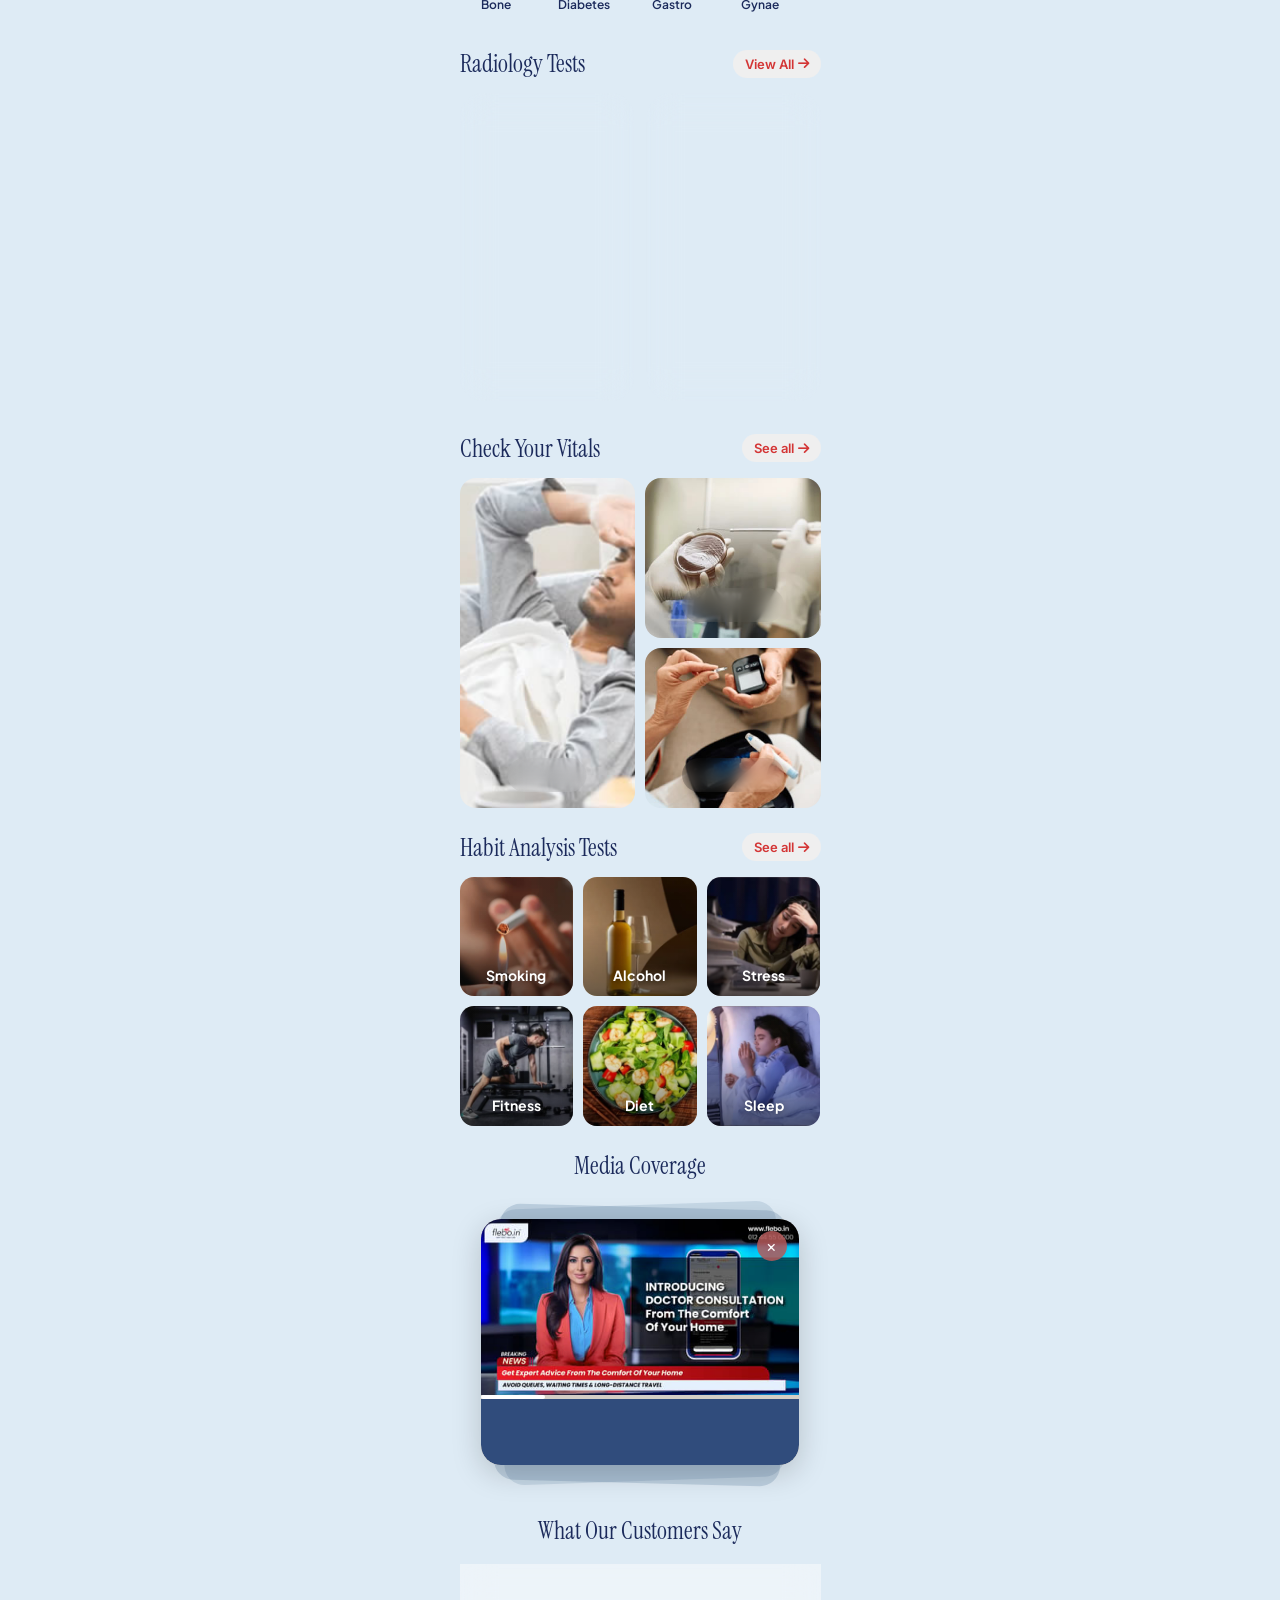
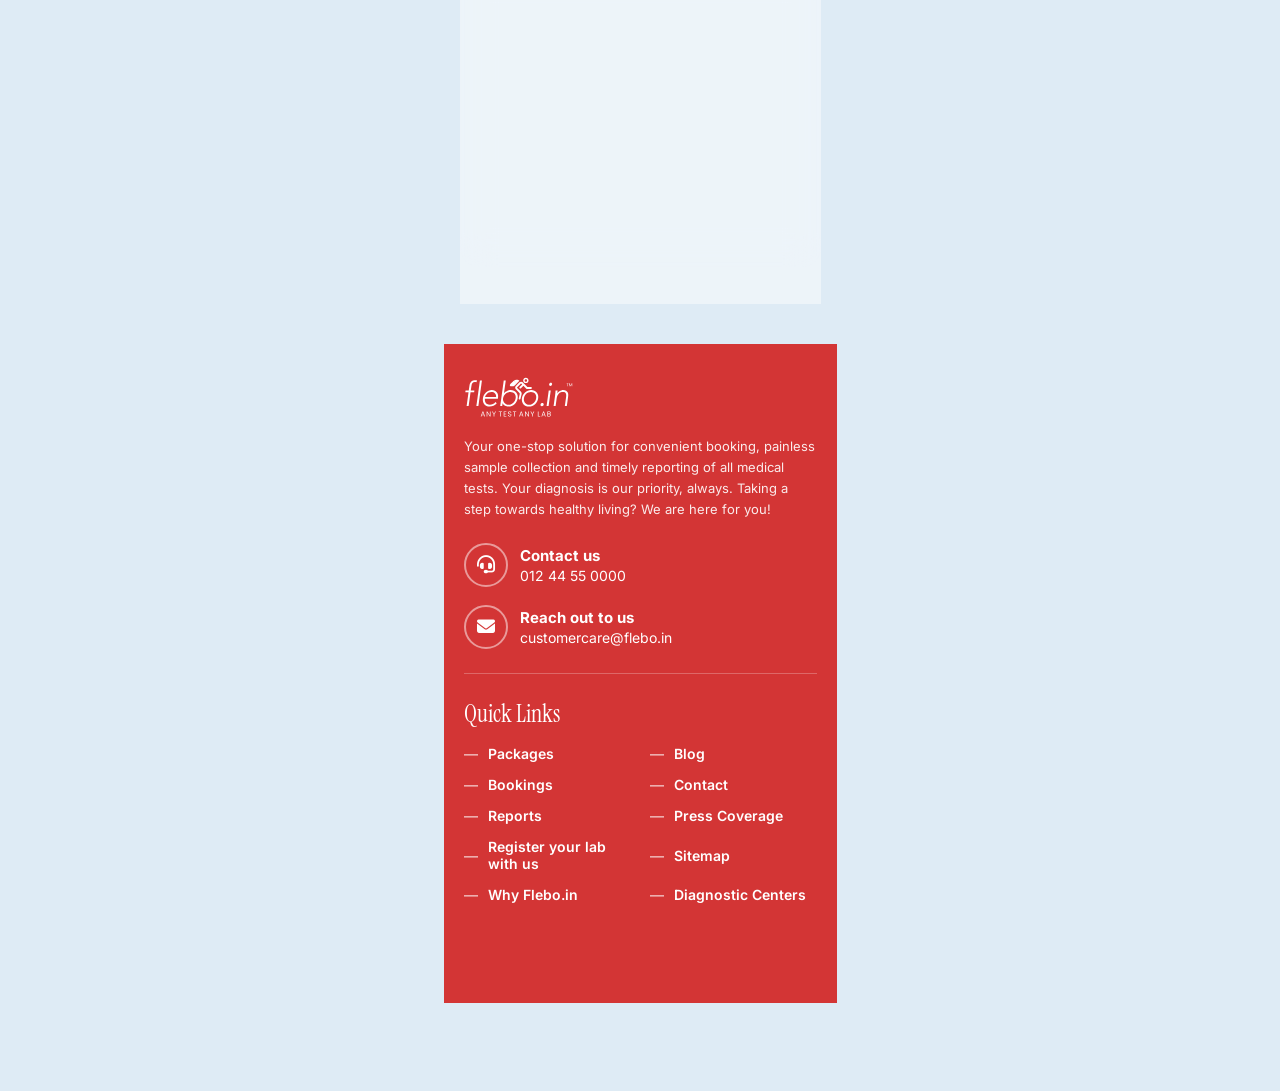
==== commit a20d8763: "content change done" ====
--- a/Flebo-Redesign-New/flebo-redesign.html
+++ b/Flebo-Redesign-New/flebo-redesign.html
@@ -2657,7 +2657,7 @@
 /* ===== PARTNER LABS SECTION ===== */
 .partner-labs-section {
   text-align: center;
-  padding: 5px;
+  padding: 5px 0 0;
   margin-top: 0px;
   background: var(--glass-bg);
   backdrop-filter: var(--glass-blur);
@@ -2665,18 +2665,19 @@
   border-radius: var(--radius-lg);
   box-shadow: var(--glass-shadow);
   border: 2px solid #fff;
+  overflow: hidden;
 }
 .partner-labs-section h2 {
   font-family: 'Instrument Serif', serif;
-  font-size: 24px;
+  font-size: 20px;
   font-weight: 400;
   color: var(--text-primary);
-  margin-bottom: 2px;
+  margin-bottom: 0;
 }
 .partner-labs-section .partner-subtitle {
   font-size: 13px;
   color: var(--text-secondary);
-  margin-bottom: 16px;
+  margin-bottom: 9px;
 }
 .partner-labs-track {
   overflow: hidden;
@@ -2956,7 +2957,7 @@
   <!-- Default hero content (Tests/Packages/Labs) -->
   <div class="hero-default" id="heroDefault">
     <div class="hero-text">
-      <div class="hero-title" id="heroTitle">Book tests after comparing prices, ratings and distance of various labs</div>
+      <div class="hero-title" id="heroTitle">Book tests after comparing price and ratings of various labs</div>
     </div>
     <div class="hero-benefits">
       <div class="hero-benefit-pill">
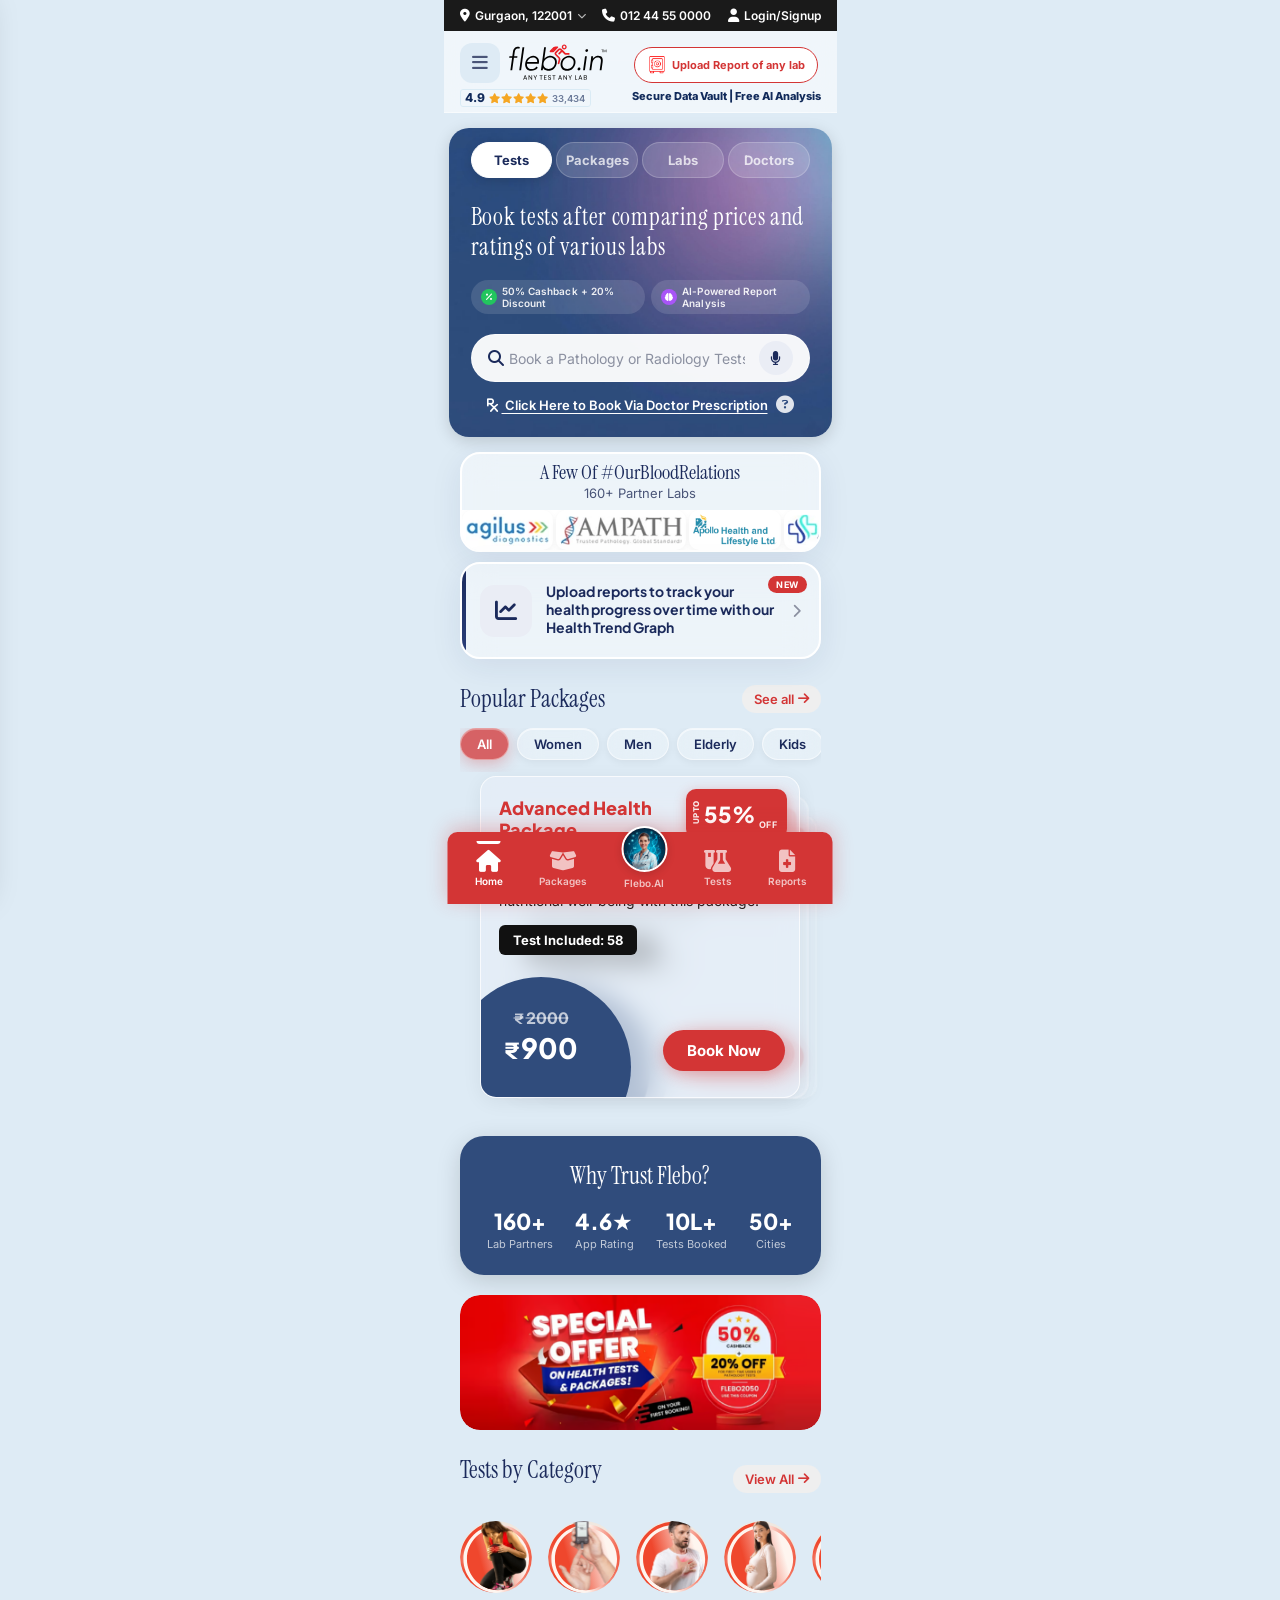
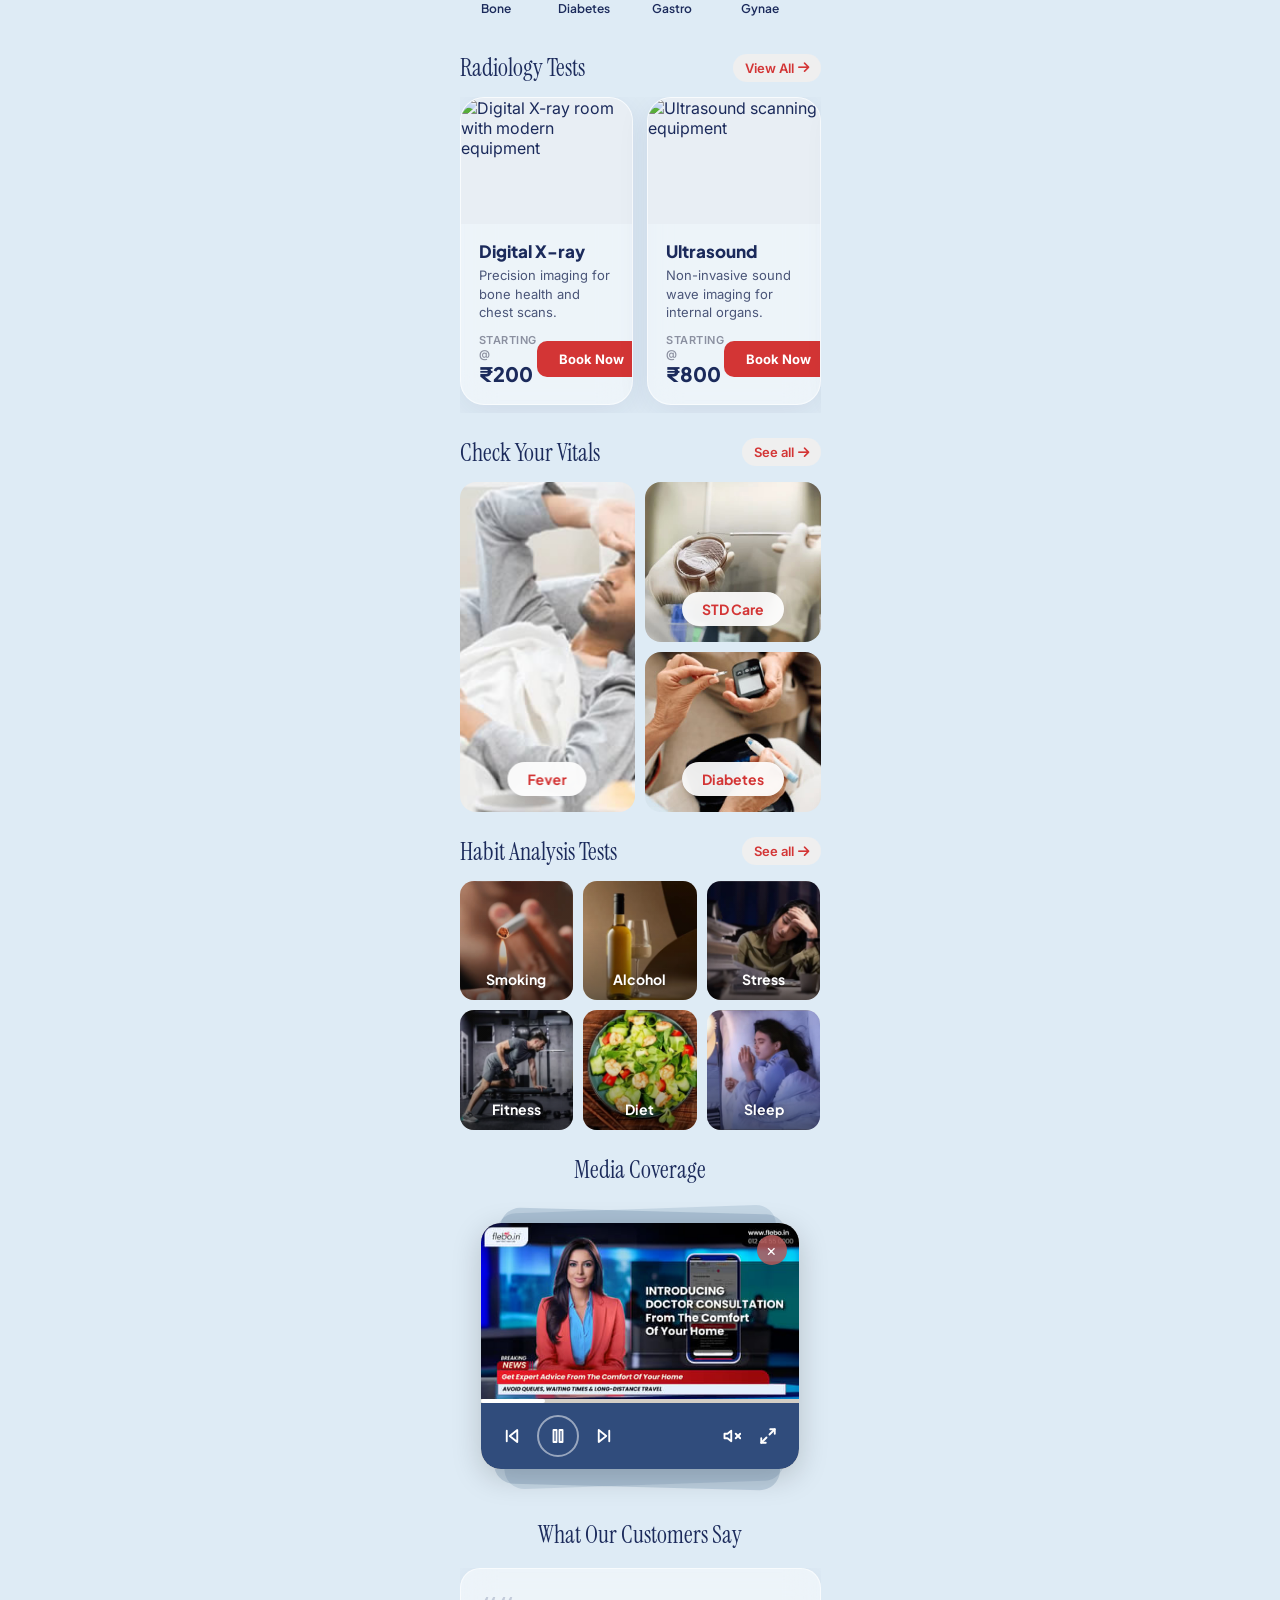
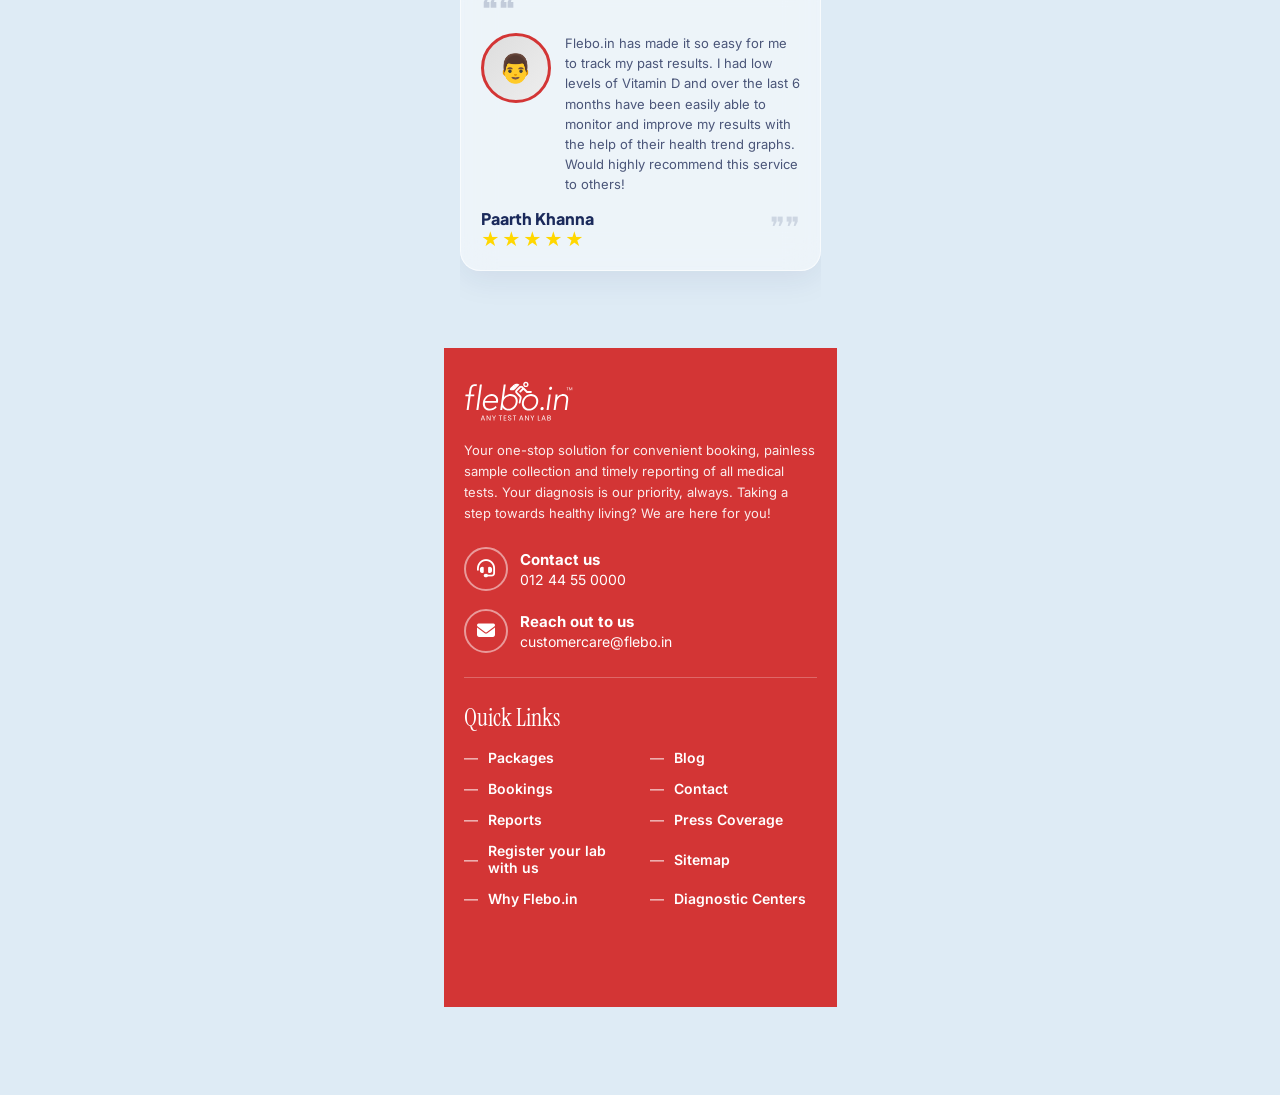
==== commit 0904fffd: "design changes" ====
--- a/Flebo-Redesign-New/flebo-redesign.html
+++ b/Flebo-Redesign-New/flebo-redesign.html
@@ -276,9 +276,15 @@
   display: flex;
   align-items: center;
   justify-content: space-between;
-  margin-bottom: 12px;
+  margin-bottom: 5px;
 }
 .logo-area {
+  display: flex;
+  flex-direction: column;
+  align-items: flex-start;
+  gap: 3px;
+}
+.logo-row {
   display: flex;
   align-items: center;
   gap: 8px;
@@ -286,6 +292,38 @@
 .logo-img {
   height: 40px;
   width: auto;
+}
+.header-rating {
+  padding: 2px 4px;
+  margin-top: 3px;
+  border: 1px solid #daebf5;
+  border-radius: 3px;
+}
+.header-rating-score {
+  display: flex;
+  align-items: center;
+  gap: 4px;
+}
+.header-rating-score .rating-number {
+  font-size: 12px;
+  font-weight: 800;
+  color: #122b5b;
+  line-height: 1;
+}
+.header-rating-score .rating-stars {
+  display: flex;
+  gap: 1px;
+}
+.header-rating-score .rating-stars i {
+  font-size: 10px;
+  color: #f5a623;
+}
+.header-rating-count {
+  font-size: 9.5px;
+  font-weight: 600;
+  color: #6b7a99;
+  letter-spacing: 0.01em;
+  white-space: nowrap;
 }
 .upload-report-wrap {
   display: flex;
@@ -306,6 +344,7 @@
   border: 1.5px solid var(--accent);
   cursor: pointer;
   transition: all 0.25s;
+  white-space: nowrap;
 }
 .upload-report-tags {
   font-size: 11px;
@@ -314,6 +353,7 @@
   letter-spacing: 0;
   opacity: 1;
   text-align: center;
+  margin-top: 3px;
 }
 .upload-report-btn .vault-icon {
   width: 20px;
@@ -2890,10 +2930,25 @@
 <header class="header" role="banner">
   <div class="header-top">
     <div class="logo-area">
-      <button class="hamburger-btn" id="hamburgerBtn" aria-label="Open menu" aria-expanded="false">
-        <i class="fas fa-bars"></i>
-      </button>
-      <img src="flebo-logo.svg" alt="Flebo home" class="logo-img">
+      <div class="logo-row">
+        <button class="hamburger-btn" id="hamburgerBtn" aria-label="Open menu" aria-expanded="false">
+          <i class="fas fa-bars"></i>
+        </button>
+        <img src="flebo-logo.svg" alt="Flebo home" class="logo-img">
+      </div>
+      <div class="header-rating">
+        <div class="header-rating-score">
+          <span class="rating-number">4.9</span>
+          <div class="rating-stars">
+            <i class="fas fa-star"></i>
+            <i class="fas fa-star"></i>
+            <i class="fas fa-star"></i>
+            <i class="fas fa-star"></i>
+            <i class="fas fa-star"></i>
+          </div>
+          <span class="header-rating-count">33,434</span>
+        </div>
+      </div>
     </div>
     <div class="upload-report-wrap">
       <button class="upload-report-btn" aria-label="Upload Report of any lab">
@@ -2957,7 +3012,7 @@
   <!-- Default hero content (Tests/Packages/Labs) -->
   <div class="hero-default" id="heroDefault">
     <div class="hero-text">
-      <div class="hero-title" id="heroTitle">Book tests after comparing price and ratings of various labs</div>
+      <div class="hero-title" id="heroTitle">Book tests after comparing prices and ratings of various labs</div>
     </div>
     <div class="hero-benefits">
       <div class="hero-benefit-pill">
